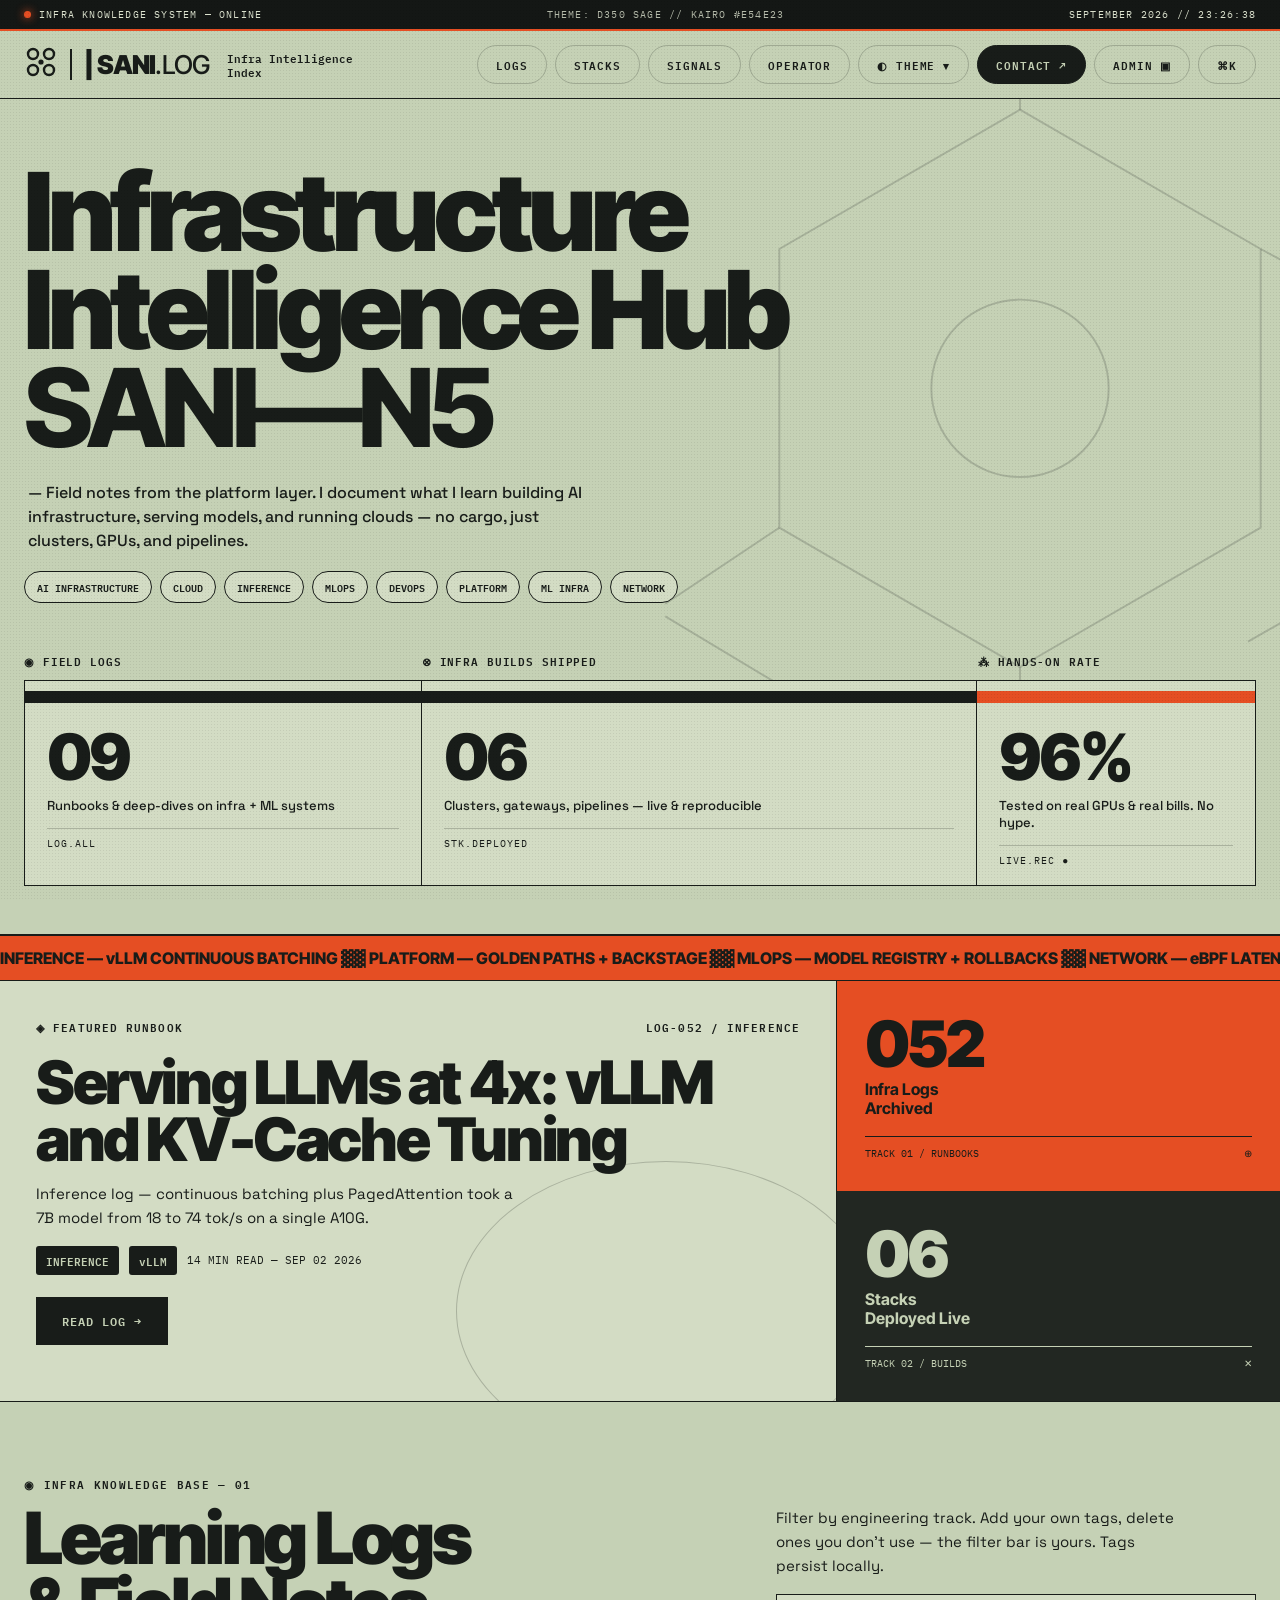
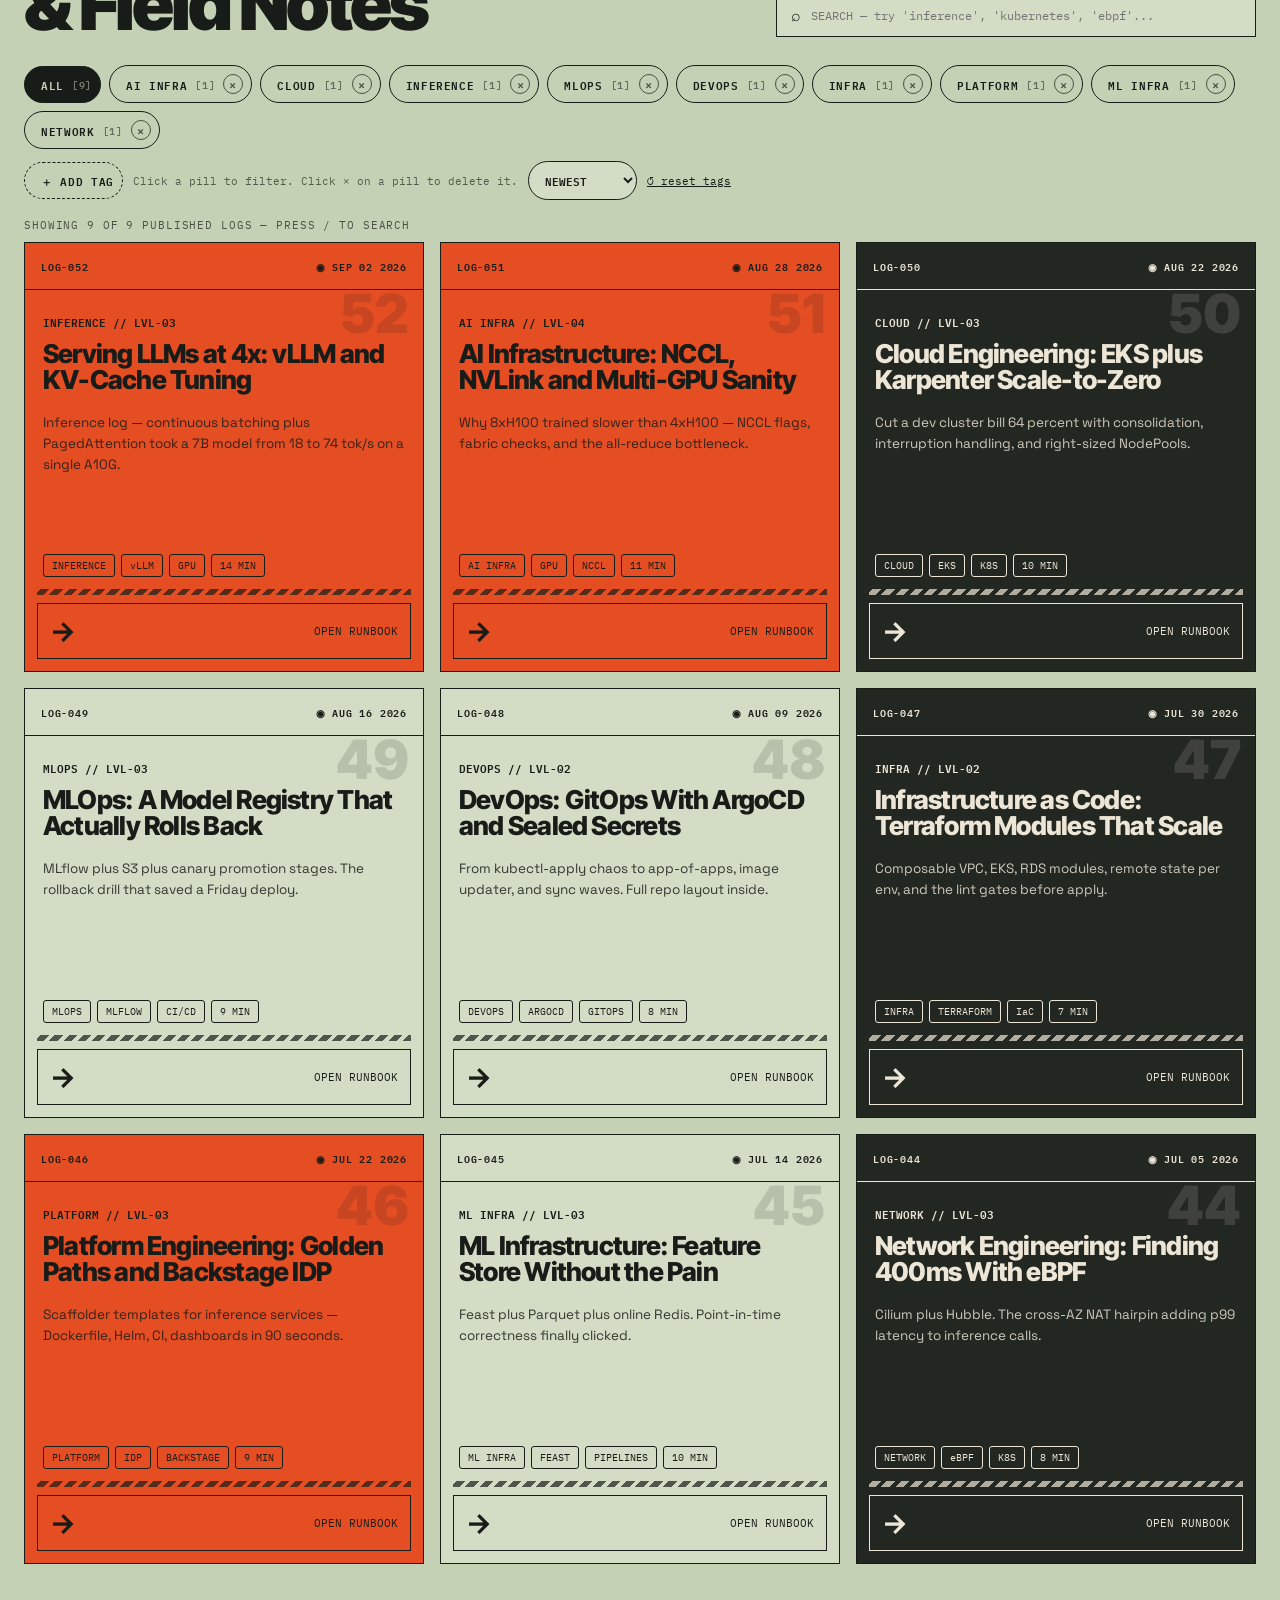
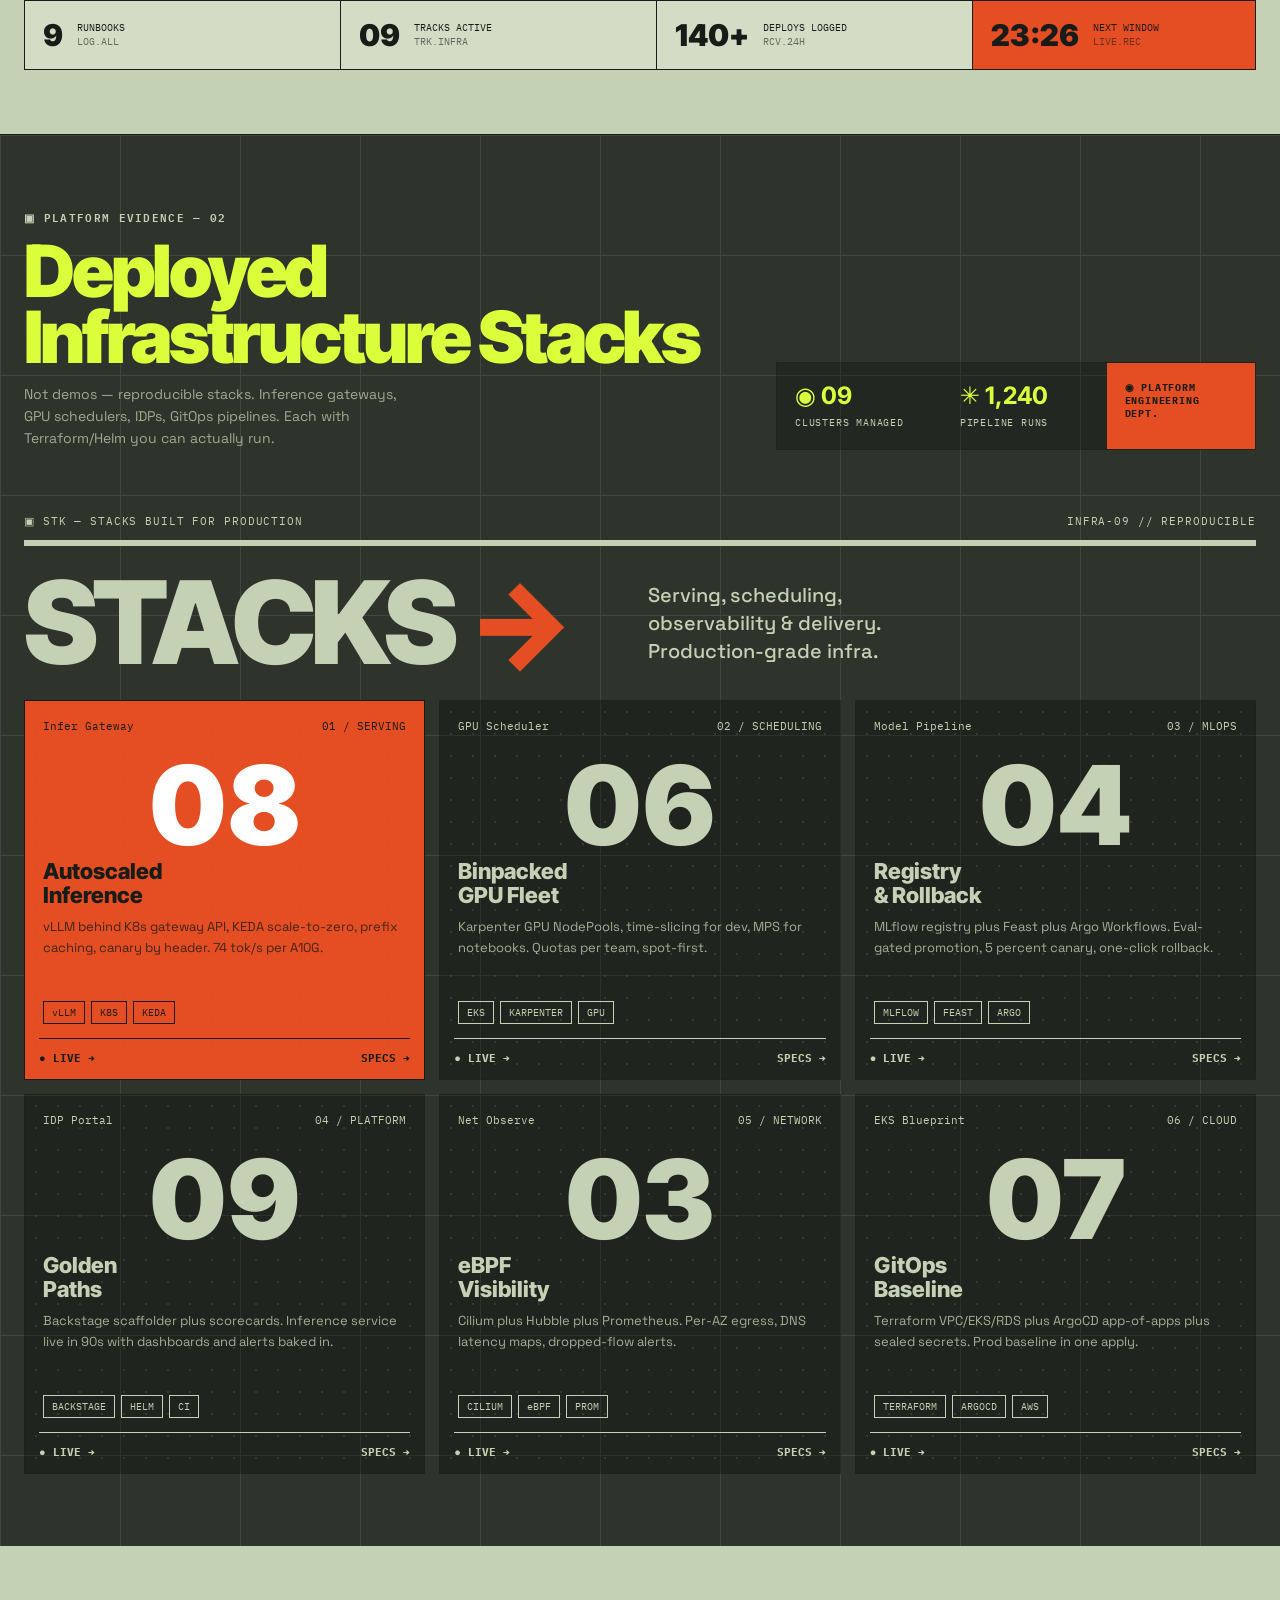
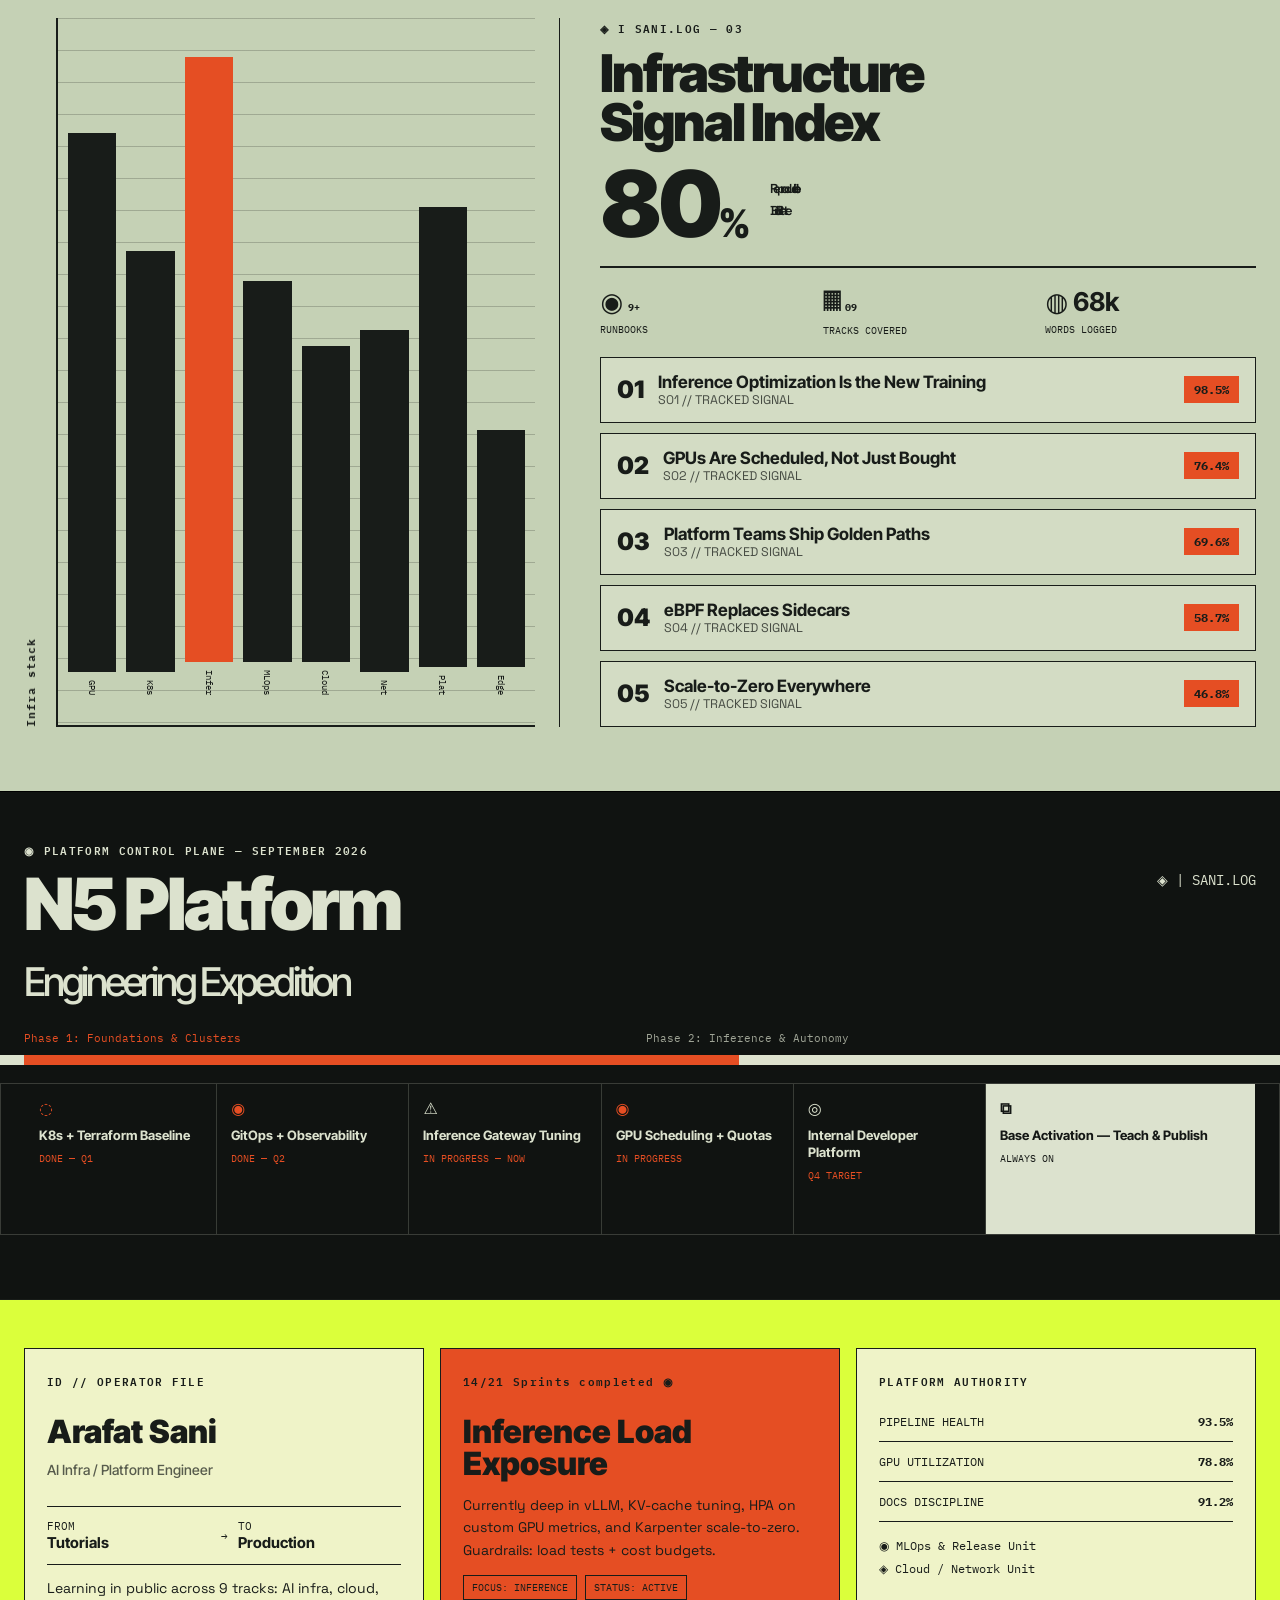
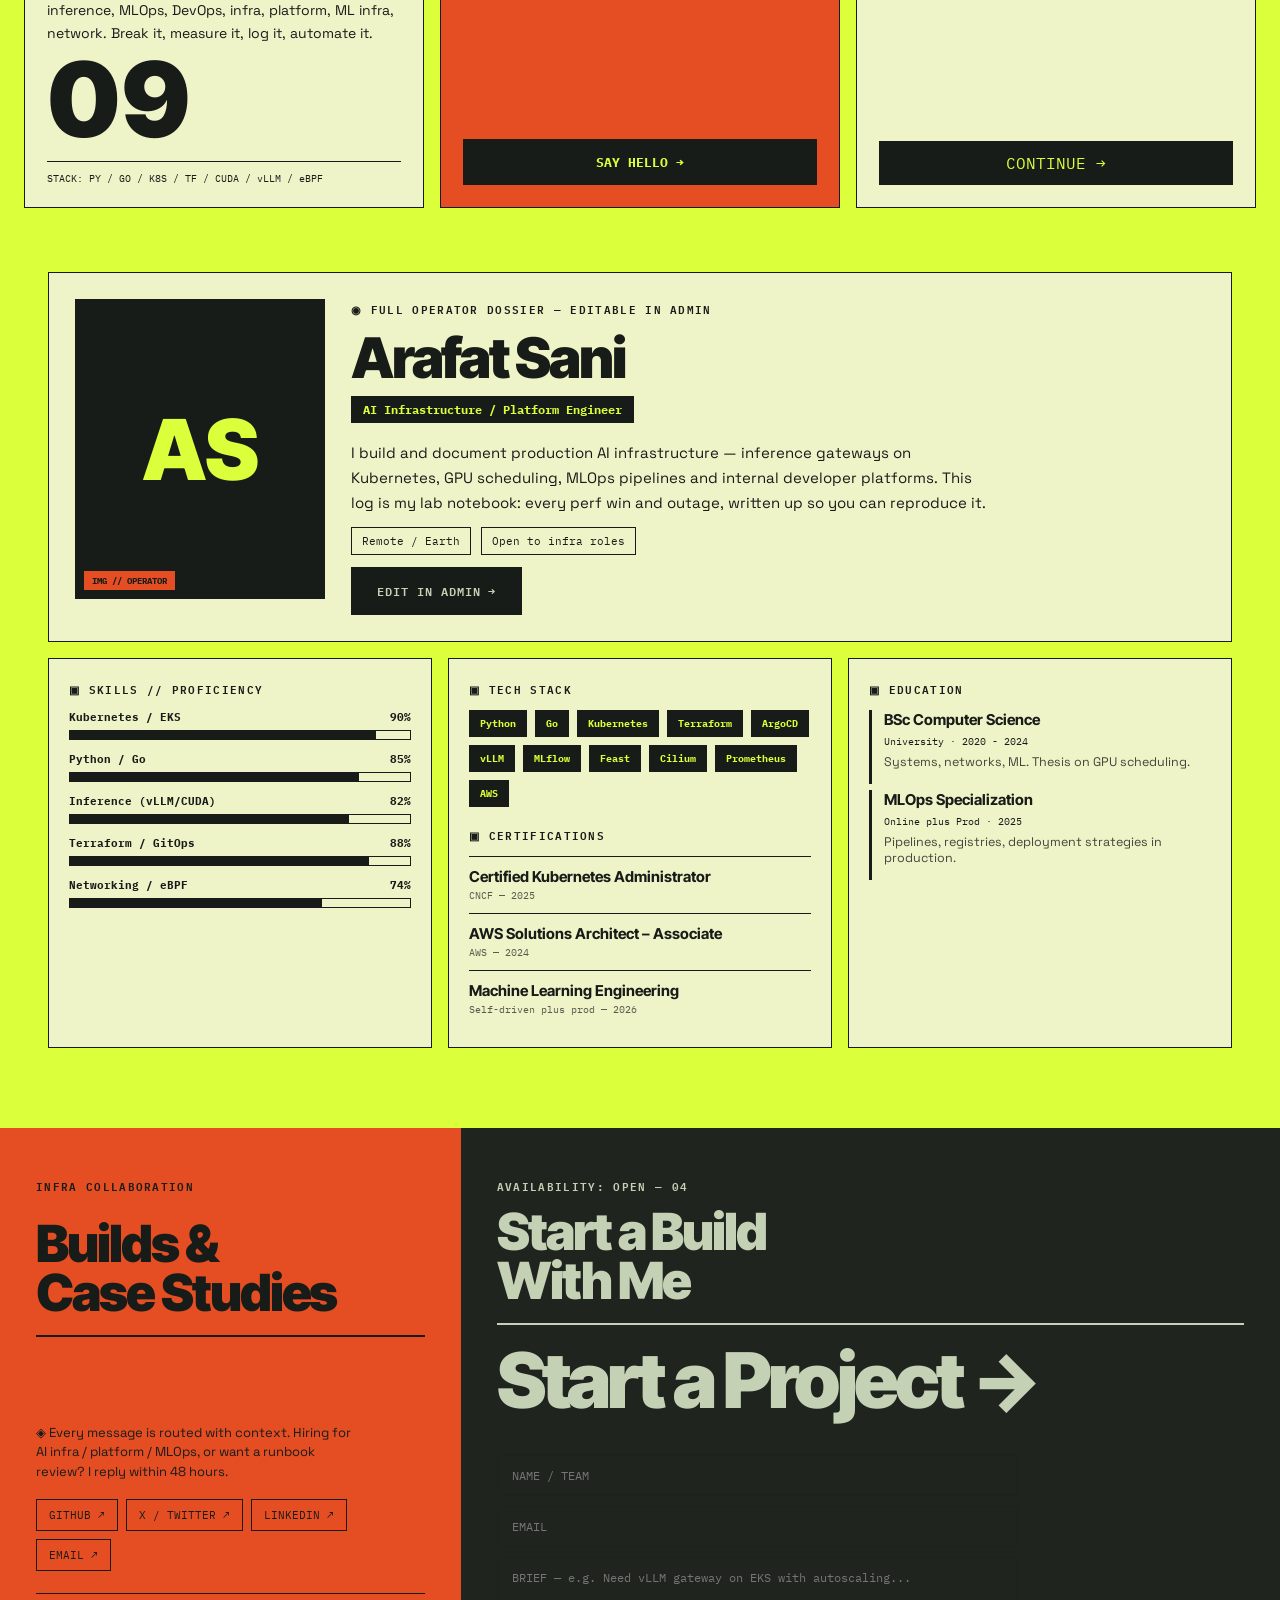
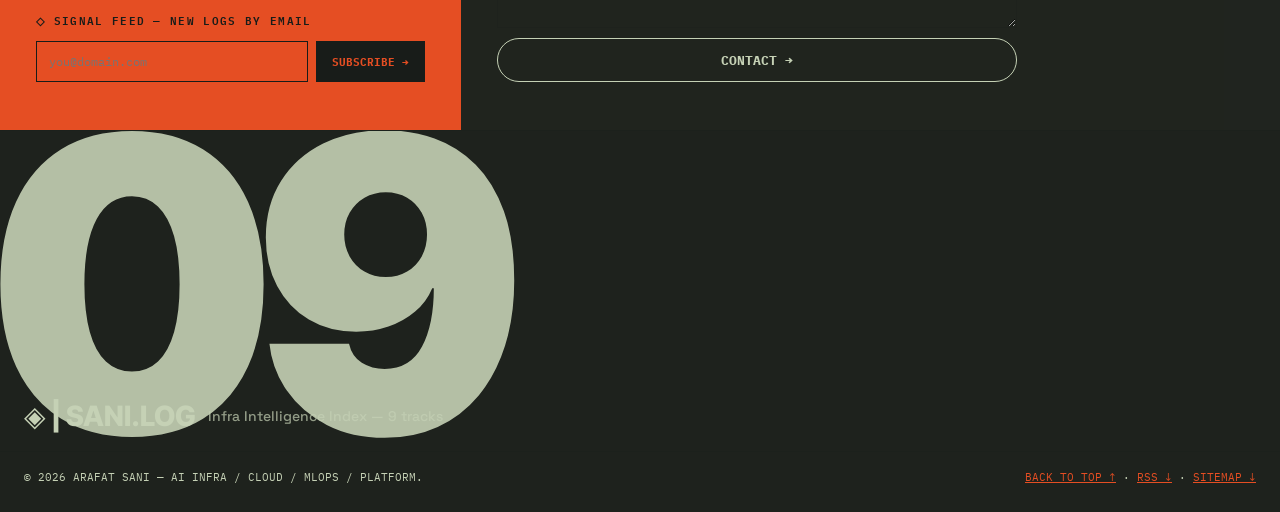
==== index.html @ 99e89c01 "Admin-gate resume builder, photo upload and reader tag editing" ====
<!DOCTYPE html>
<html lang="en" data-theme="sage">
<head>
<meta charset="UTF-8" />
<meta name="viewport" content="width=device-width, initial-scale=1.0" />
<title>SANI.LOG — Infrastructure Intelligence Hub</title>
<meta name="description" id="metaDesc" content="Personal blog by Arafat Sani — AI Infrastructure, Cloud, Inference, MLOps, DevOps, Platform Engineering." />
<meta name="theme-color" content="#181C19" />
<meta property="og:type" content="website" />
<meta property="og:title" content="SANI.LOG — Infrastructure Intelligence Hub" />
<meta property="og:url" content="https://arafatsani.com/" />
<link rel="canonical" href="https://arafatsani.com/" />
<meta property="og:description" content="Field notes on AI infrastructure, inference engineering, MLOps, cloud and platform engineering." />
<meta name="twitter:card" content="summary" />
<script type="application/ld+json">{"@context":"https://schema.org","@type":"Blog","name":"SANI.LOG","url":"https://arafatsani.com/","description":"Infrastructure intelligence field notes.","author":{"@type":"Person","name":"Arafat Sani"}}</script>
<link rel="preconnect" href="https://fonts.googleapis.com">
<link rel="preconnect" href="https://fonts.gstatic.com" crossorigin>
<link href="https://fonts.googleapis.com/css2?family=Archivo:wght@500;600;700;800;900&family=Inter+Tight:wght@500;600;700;800;900&family=IBM+Plex+Mono:wght@400;500;600&family=Space+Grotesk:wght@400;500;600;700&display=swap" rel="stylesheet">
<link rel="stylesheet" href="styles.css" />
<script src="https://cdn.jsdelivr.net/npm/@supabase/supabase-js@2"></script>
<script>try{document.documentElement.dataset.theme=localStorage.getItem('sani_theme')||'sage'}catch(e){}</script>
</head>
<body>
<div class="grain" aria-hidden="true"></div>

<div class="sysbar">
  <div class="sysbar-inner">
    <span><span class="sys-dot"></span>INFRA KNOWLEDGE SYSTEM — ONLINE</span>
    <span class="sysbar-theme" id="sysTheme">THEME: D350 SAGE // KAIRO #E54E23</span>
    <span class="sysbar-right" id="sysClock">SEPTEMBER 2026 // 07:12:00</span>
  </div>
  <div class="sysbar-line"></div>
</div>

<header class="nav" id="top">
  <div class="nav-inner">
    <a href="#top" class="brand">
      <span class="brand-mark" aria-hidden="true">
        <svg width="34" height="34" viewBox="0 0 34 34" fill="none"><circle cx="9" cy="9" r="5" stroke="currentColor" stroke-width="2.4"/><circle cx="25" cy="9" r="5" stroke="currentColor" stroke-width="2.4"/><circle cx="9" cy="25" r="5" stroke="currentColor" stroke-width="2.4"/><circle cx="25" cy="25" r="5" stroke="currentColor" stroke-width="2.4"/><circle cx="17" cy="17" r="2.6" fill="currentColor"/></svg>
      </span>
      <span class="brand-type">| SANI<span class="brand-hollow">.LOG</span></span>
      <span class="brand-sub">Infra Intelligence<br>Index</span>
    </a>
    <nav class="nav-pills">
      <a href="#logs" class="pill">LOGS</a>
      <a href="#projects" class="pill">STACKS</a>
      <a href="#signals" class="pill">SIGNALS</a>
      <a href="#about" class="pill hide-m">OPERATOR</a>
      <div class="theme-wrap">
        <button class="pill" id="themeBtn" aria-haspopup="true">◐ THEME ▾</button>
        <div class="theme-panel" id="themePanel" role="menu">
          <h4>◐ UI THEME — CARGO PALETTE</h4>
          <p>All palettes sampled from the reference boards. Kairo, Dune, Almond, Sandstone + Sage, Hyperlime, Blue, ARC.</p>
          <div id="themeOpts"></div>
        </div>
      </div>
      <a href="#contact" class="pill pill-solid">CONTACT ↗</a>
      <button class="pill" id="adminBtn" title="Open CMS admin">ADMIN ▣</button>
      <button class="pill" id="palBtn" title="Command palette (Ctrl+K)">⌘K</button>
      <button class="menu-btn" id="menuBtn" aria-label="Menu">≡</button>
    </nav>
  </div>
  <div class="mobile-menu" id="mobileMenu">
    <a href="#logs">01 / LOGS</a>
    <a href="#projects">02 / STACKS</a>
    <a href="#signals">03 / SIGNALS</a>
    <a href="#about">04 / OPERATOR</a>
    <a href="#contact">05 / CONTACT</a>
    <a href="#" id="mobileAdmin">06 / ADMIN ▣</a>
  </div>
</header>

<main>
<section class="hero">
  <div class="hex-bg" aria-hidden="true">
    <svg viewBox="0 0 600 600" width="100%" height="100%"><g fill="none" stroke="currentColor" stroke-opacity=".2" stroke-width="1.5"><path d="M300 40 490 150v220L300 480 110 370V150Z"/><circle cx="300" cy="260" r="70"/><path d="M490 150 620 220M110 370 20 430M300 480v90M300 40V-20"/><path d="M480 460 620 380V200M120 500 20 440"/></g></svg>
  </div>
  <div class="hero-inner">
    <h1 class="mega">Infrastructure<br>Intelligence Hub<br><span class="mega-accent">SANI—N5</span></h1>
    <p class="hero-sub"><span class="tick">—</span> Field notes from the platform layer. I document what I learn building AI infrastructure, serving models, and running clouds — no cargo, just clusters, GPUs, and pipelines.</p>
    <div class="role-chips">
      <span>AI INFRASTRUCTURE</span><span>CLOUD</span><span>INFERENCE</span><span>MLOPS</span><span>DEVOPS</span><span>PLATFORM</span><span>ML INFRA</span><span>NETWORK</span>
    </div>
    <div class="stat-labels">
      <span>◉ FIELD LOGS</span>
      <span>⊗ INFRA BUILDS SHIPPED</span>
      <span>⁂ HANDS-ON RATE</span>
    </div>
    <div class="stat-grid">
      <div class="stat-card">
        <div class="stat-bar"></div>
        <div class="stat-num" data-count="52" id="statLogs">00</div>
        <div class="stat-desc">Runbooks & deep-dives on infra + ML systems</div>
        <div class="stat-foot">LOG.ALL</div>
      </div>
      <div class="stat-card">
        <div class="stat-bar"></div>
        <div class="stat-num" data-count="14" data-suffix="+" id="statProjects">00</div>
        <div class="stat-desc">Clusters, gateways, pipelines — live & reproducible</div>
        <div class="stat-foot">STK.DEPLOYED</div>
      </div>
      <div class="stat-card accent">
        <div class="stat-bar orange"></div>
        <div class="stat-num"><span data-count="96">00</span>%</div>
        <div class="stat-desc">Tested on real GPUs & real bills. No hype.</div>
        <div class="stat-foot">LIVE.REC ●</div>
      </div>
    </div>
  </div>
</section>

<div class="ticker" aria-hidden="true">
  <div class="ticker-track">
    <span>INFERENCE — vLLM CONTINUOUS BATCHING ▓▓ </span><span>PLATFORM — GOLDEN PATHS + BACKSTAGE ▓▓ </span><span>MLOPS — MODEL REGISTRY + ROLLBACKS ▓▓ </span><span>NETWORK — eBPF LATENCY HUNT ▓▓ </span><span>CLOUD — KARPENTER SCALE-TO-ZERO ▓▓ </span><span>INFERENCE — vLLM CONTINUOUS BATCHING ▓▓ </span>
  </div>
</div>

<section class="featured">
  <div class="feat-grid">
    <div class="feat-left">
      <div class="micro-row"><span>◈ FEATURED RUNBOOK</span><span id="featKicker">LOG-052 / INFERENCE</span></div>
      <h2 id="featTitle">Serving LLMs at 4x:<br>vLLM, KV-Cache<br>& Autoscaling</h2>
      <p class="feat-sub" id="featSub">Inference engineering field log — how continuous batching + PagedAttention took a 7B model from 18 → 74 tok/s on one A10G, and how I autoscale it on Kubernetes without burning budget.</p>
      <div class="feat-meta" id="featMeta">
        <span class="tag">INFERENCE</span><span class="tag">GPU</span><span class="mono">14 MIN READ — SEP 02 2026</span>
      </div>
      <button class="btn-ink" id="featBtn" data-open-post="vllm-inference">READ LOG →</button>
      <div class="feat-wire" aria-hidden="true"></div>
    </div>
    <div class="feat-right">
      <div class="feat-stat orange-block">
        <div class="feat-num" id="featNumLogs">052</div>
        <div class="feat-label">Infra Logs<br>Archived</div>
        <div class="feat-foot">TRACK 01 / RUNBOOKS <span>⊕</span></div>
      </div>
      <div class="feat-stat dark-block">
        <div class="feat-num" id="featNumStacks">14</div>
        <div class="feat-label">Stacks<br>Deployed Live</div>
        <div class="feat-foot">TRACK 02 / BUILDS <span>✕</span></div>
      </div>
    </div>
  </div>
</section>

<section class="section sage" id="logs">
  <div class="sec-head">
    <div>
      <div class="micro">◉ INFRA KNOWLEDGE BASE — 01</div>
      <h2 class="h-xl">Learning Logs<br>& Field Notes</h2>
    </div>
    <div class="sec-side">
      <p>Filter by engineering track. Add your own tags, delete ones you don't use — the filter bar is yours. Tags persist locally.</p>
      <div class="search-wrap">
        <span class="search-ico">⌕</span>
        <input id="searchInput" type="search" placeholder="SEARCH — try 'inference', 'kubernetes', 'ebpf'..." autocomplete="off" />
      </div>
    </div>
  </div>

  <div class="filter-row" id="filterRow"></div>
  <div class="tag-manager">
    <button class="f-pill f-add" id="addTagBtn">＋ ADD TAG</button>
    <form class="add-tag-form" id="addTagForm">
      <input id="addTagInput" placeholder="NEW TAG — e.g. GPU" maxlength="24" />
      <button type="submit">ADD →</button>
    </form>
    <span class="tag-hint">Click a pill to filter. Click × on a pill to delete it.</span>
    <select class="sort-sel" id="sortSel" title="Sort logs"><option value="new">NEWEST</option><option value="old">OLDEST</option><option value="read">MOST READ</option></select>
    <button class="tag-reset" id="resetTags">↺ reset tags</button>
  </div>

  <div class="logs-count" id="logsCount"></div>
  <div class="logs-grid" id="logsGrid"></div>

  <div class="data-strip">
    <div class="data-cell"><b id="dataLogs">52</b><span>RUNBOOKS<br><i>LOG.ALL</i></span></div>
    <div class="data-cell"><b id="dataTracks">09</b><span>TRACKS ACTIVE<br><i>TRK.INFRA</i></span></div>
    <div class="data-cell"><b>140+</b><span>DEPLOYS LOGGED<br><i>RCV.24H</i></span></div>
    <div class="data-cell orange"><b id="liveClock2">07:12</b><span>NEXT WINDOW<br><i>LIVE.REC</i></span></div>
  </div>
</section>

<section class="section dark" id="projects">
  <div class="dark-grid-bg" aria-hidden="true"></div>
  <div class="sec-head light">
    <div>
      <div class="micro dim">▣ PLATFORM EVIDENCE — 02</div>
      <h2 class="h-xl lime">Deployed<br>Infrastructure Stacks</h2>
      <p class="dim-p">Not demos — reproducible stacks. Inference gateways, GPU schedulers, IDPs, GitOps pipelines. Each with Terraform/Helm you can actually run.</p>
    </div>
    <div class="proj-totals">
      <div><b>◉ 09</b><span>CLUSTERS MANAGED</span></div>
      <div><b>✳ 1,240</b><span>PIPELINE RUNS</span></div>
      <div class="orange-chip"><span>◉ PLATFORM<br>ENGINEERING DEPT.</span></div>
    </div>
  </div>

  <div class="stack-frame">
    <div class="stack-top">
      <span>▣ STK — STACKS BUILT FOR PRODUCTION</span>
      <span>INFRA-09 // REPRODUCIBLE</span>
    </div>
    <div class="stack-line"></div>
    <div class="stack-title-row">
      <h3 class="stack-big">STACKS <span class="arrow">→</span></h3>
      <p>Serving, scheduling,<br>observability & delivery.<br>Production-grade infra.</p>
    </div>
    <div class="stack-cards" id="projGrid"></div>
  </div>
</section>

<section class="section sage" id="signals">
  <div class="signals-grid">
    <div class="sig-left">
      <div class="vertical-label">Infra stack</div>
      <div class="bar-chart" id="barChart" aria-hidden="true">
        <div class="bar" style="--h:82%"><i></i><label>GPU</label></div>
        <div class="bar" style="--h:64%"><i></i><label>K8s</label></div>
        <div class="bar hot" style="--h:92%"><i></i><label>Infer</label></div>
        <div class="bar" style="--h:58%"><i></i><label>MLOps</label></div>
        <div class="bar" style="--h:48%"><i></i><label>Cloud</label></div>
        <div class="bar" style="--h:52%"><i></i><label>Net</label></div>
        <div class="bar" style="--h:70%"><i></i><label>Plat</label></div>
        <div class="bar" style="--h:36%"><i></i><label>Edge</label></div>
      </div>
    </div>
    <div class="sig-right">
      <div class="micro">◈ I SANI.LOG — 03</div>
      <h2 class="h-lg">Infrastructure<br>Signal Index</h2>
      <div class="big-pct"><span data-count="96">0</span><small>%</small> <em>Reproducible<br>Build Rate</em></div>
      <div class="sig-meta">
        <div><b>◉ <span id="sigLogs">52+</span></b><span>RUNBOOKS</span></div>
        <div><b>𝄜 <span id="sigTracks">09</span></b><span>TRACKS COVERED</span></div>
        <div><b>◍ 68k</b><span>WORDS LOGGED</span></div>
      </div>
      <div class="trend-list" id="trendList"></div>
    </div>
  </div>
</section>

<section class="section ink" id="roadmap">
  <div class="micro dim">◉ PLATFORM CONTROL PLANE — SEPTEMBER 2026</div>
  <div class="road-head">
    <h2 class="h-xl light">N5 Platform<br><span class="thin">Engineering Expedition</span></h2>
    <div class="brand-mini">◈ | SANI.LOG</div>
  </div>
  <div class="phase-row">
    <span class="ph1">Phase 1: Foundations & Clusters</span>
    <span class="ph2">Phase 2: Inference & Autonomy</span>
  </div>
  <div class="phase-bar"><i style="width:58%"></i><em></em></div>
  <div class="timeline">
    <div class="tl on"><b>◌</b><span>K8s + Terraform Baseline</span><small>DONE — Q1</small></div>
    <div class="tl on"><b>◉</b><span>GitOps + Observability</span><small>DONE — Q2</small></div>
    <div class="tl warn"><b>⚠</b><span>Inference Gateway Tuning</span><small>IN PROGRESS — NOW</small></div>
    <div class="tl on"><b>◉</b><span>GPU Scheduling + Quotas</span><small>IN PROGRESS</small></div>
    <div class="tl"><b>◎</b><span>Internal Developer Platform</span><small>Q4 TARGET</small></div>
    <div class="tl wide"><b>⧉</b><span>Base Activation — Teach & Publish</span><small>ALWAYS ON</small></div>
  </div>
</section>

<section class="section lime-sec" id="about">
  <div class="lime-grid">
    <div class="op-card cream">
      <div class="micro">ID // OPERATOR FILE</div>
      <h3>Arafat Sani<br><span class="dim-sm">AI Infra / Platform Engineer</span></h3>
      <div class="route"><span>FROM<br><b>Tutorials</b></span><span>→</span><span>TO<br><b>Production</b></span></div>
      <p>Learning in public across 9 tracks: AI infra, cloud, inference, MLOps, DevOps, infra, platform, ML infra, network. Break it, measure it, log it, automate it.</p>
      <div class="op-big">09</div>
      <div class="op-foot">STACK: PY / GO / K8S / TF / CUDA / vLLM / eBPF</div>
    </div>
    <div class="op-card orange-card">
      <div class="micro">14/21 Sprints completed ◉</div>
      <h3>Inference Load<br>Exposure</h3>
      <p>Currently deep in vLLM, KV-cache tuning, HPA on custom GPU metrics, and Karpenter scale-to-zero. Guardrails: load tests + cost budgets.</p>
      <div class="tags"><span>FOCUS: INFERENCE</span><span>STATUS: ACTIVE</span></div>
      <button class="btn-dark" onclick="document.getElementById('contact').scrollIntoView({behavior:'smooth'})">SAY HELLO →</button>
    </div>
    <div class="op-card cream">
      <div class="micro">PLATFORM AUTHORITY</div>
      <div class="meter"><span>PIPELINE HEALTH</span><b>93.5%</b></div>
      <div class="meter"><span>GPU UTILIZATION</span><b>78.8%</b></div>
      <div class="meter"><span>DOCS DISCIPLINE</span><b>91.2%</b></div>
      <ul class="op-list">
        <li>◉ MLOps & Release Unit</li>
        <li>◈ Cloud / Network Unit</li>
      </ul>
      <div class="continue">CONTINUE →</div>
    </div>
  </div>

  <!-- ══════ FULL PROFILE / ABOUT (editable via ADMIN → ABOUT) ══════ -->
  <div class="profile-wrap" id="profileWrap">
    <div class="profile-head">
      <div class="profile-photo">
        <img id="profileAvatar" alt="Profile photo" src="" hidden />
        <div class="avatar-fallback" id="avatarFallback">AS</div>
        <span class="photo-tag">IMG // OPERATOR</span>
      </div>
      <div class="profile-id">
        <div class="micro">◉ FULL OPERATOR DOSSIER — EDITABLE IN ADMIN</div>
        <h2 id="profileName">Arafat Sani</h2>
        <div class="profile-role" id="profileRole">AI Infrastructure / Platform Engineer</div>
        <p id="profileBio">I build and document production AI infrastructure...</p>
        <div class="profile-meta">
          <span id="profileLocation">◉ Remote / Earth</span>
          <span id="profileStatus">● Open to infra roles</span>
        </div>
        <div class="profile-actions">
          <button class="btn-ink" id="editProfileBtn">EDIT IN ADMIN →</button>
          <button class="btn-ink" id="resumeBtn">⇩ RESUME / CV</button>
          <label class="photo-upload">⇪ UPLOAD PHOTO<input type="file" id="avatarInput" accept="image/*" hidden /></label>
        </div>
      </div>
    </div>
    <div class="profile-grid">
      <div class="pf-card">
        <div class="micro">▣ SKILLS // PROFICIENCY</div>
        <div id="skillsList"></div>
      </div>
      <div class="pf-card">
        <div class="micro">▣ TECH STACK</div>
        <div class="stack-chips" id="stackChips"></div>
        <div class="micro" style="margin-top:18px">▣ CERTIFICATIONS</div>
        <div id="certsList"></div>
      </div>
      <div class="pf-card">
        <div class="micro">▣ EDUCATION</div>
        <div id="eduList"></div>
      </div>
    </div>
  </div>
</section>

<section class="contact" id="contact">
  <div class="contact-grid">
    <div class="c-left">
      <div class="micro">INFRA COLLABORATION</div>
      <h2>Builds &<br>Case Studies</h2>
      <div class="c-line"></div>
      <p class="c-note">◈ Every message is routed with context. Hiring for AI infra / platform / MLOps, or want a runbook review? I reply within 48 hours.</p>
      <div class="c-links">
        <a href="https://github.com" target="_blank" rel="noopener">GITHUB ↗</a>
        <a href="https://x.com" target="_blank" rel="noopener">X / TWITTER ↗</a>
        <a href="https://linkedin.com" target="_blank" rel="noopener">LINKEDIN ↗</a>
        <a href="mailto:hello@sani.log">EMAIL ↗</a>
      </div>
      <form class="news-form" id="newsForm">
        <div class="micro">◇ SIGNAL FEED — NEW LOGS BY EMAIL</div>
        <div class="news-row"><input type="email" id="newsEmail" placeholder="you@domain.com" required /><button type="submit">SUBSCRIBE →</button></div>
        <p class="form-ok" id="newsOk" hidden>✓ SUBSCRIBED. First transmission inbound.</p>
      </form>
    </div>
    <div class="c-right">
      <div class="micro light">AVAILABILITY: OPEN — 04</div>
      <h2>Start a Build<br>With Me</h2>
      <div class="c-line light"></div>
      <a class="start-big" href="mailto:hello@sani.log">Start a Project <span>→</span></a>
      <form class="mini-form" id="contactForm">
        <input type="text" id="cfName" placeholder="NAME / TEAM" required />
        <input type="email" id="cfEmail" placeholder="EMAIL" required />
        <textarea id="cfMsg" rows="3" placeholder="BRIEF — e.g. Need vLLM gateway on EKS with autoscaling..." required></textarea>
        <button type="submit">CONTACT →</button>
        <p class="form-ok" id="formOk" hidden>✓ RECEIVED. Routing to build queue...</p>
      </form>
    </div>
  </div>
  <footer class="footer">
    <div class="foot-giant" aria-hidden="true">09</div>
    <div class="foot-brand">◈ | SANI.LOG <small>Infra Intelligence Index — 9 tracks</small></div>
    <div class="foot-base">© 2026 ARAFAT SANI — AI INFRA / CLOUD / MLOPS / PLATFORM. <span><a href="#top">BACK TO TOP ↑</a> · <a href="#" id="rssBtn">RSS ↓</a> · <a href="#" id="sitemapBtn">SITEMAP ↓</a></span></div>
  </footer>
</section>
</main>

<div class="scroll-progress"><i id="scrollProgress"></i></div>
<button class="to-top" id="toTop" aria-label="Back to top">↑</button>

<!-- ═════════ ADMIN CMS DRAWER (CRUD + Supabase) ═════════ -->
<div class="admin-overlay" id="adminOverlay" hidden></div>
<aside class="admin-drawer" id="adminDrawer" aria-hidden="true">
  <div class="admin-head">
    <div><b>▣ CMS ADMIN</b><span id="sbStatus">● LOCAL MODE</span></div>
    <button id="adminClose" aria-label="Close admin">✕</button>
  </div>
  <div class="sync-toast" id="syncToast" hidden></div>
  <div class="admin-lock" id="adminLock">
    <p>Enter admin passcode to open the CMS.</p>
    <div class="m-add-row"><input type="password" id="adminPw" placeholder="PASSCODE" /><button id="adminUnlock">UNLOCK →</button></div>
    <div class="m-add-row" id="sbAuthRow" hidden><input type="email" id="sbEmail" placeholder="SUPABASE EMAIL" /><input type="password" id="sbPass" placeholder="PASSWORD" /><button id="sbLogin">LOGIN</button><button id="sbLogout" hidden>OUT</button></div>
  </div>
  <div id="adminBody" hidden>
    <div class="admin-tabs">
      <button class="active" data-tab="posts">LOGS</button>
      <button data-tab="projects">STACKS</button>
      <button data-tab="trends">SIGNALS</button>
      <button data-tab="about">ABOUT</button>
      <button data-tab="settings">SYNC</button>
    </div>
    <div class="admin-pane" data-pane="posts">
      <button class="btn-ink" id="newPostBtn">＋ NEW LOG</button>
      <div id="adminPostList"></div>
      <form id="postForm" class="admin-form" hidden>
        <h4 id="postFormTitle">NEW LOG</h4>
        <input id="pfTitle" placeholder="TITLE *" required />
        <div class="f2"><select id="pfCat"></select><input id="pfRead" placeholder="READ — blank = AUTO" /></div>
        <input id="pfExcerpt" placeholder="EXCERPT / SUBTITLE *" />
        <div class="f2"><input id="pfLevel" placeholder="LVL e.g. LVL-03" /><label class="chk"><input type="checkbox" id="pfHot" /> FEATURED</label></div>
        <div class="f2"><select id="pfStatus"><option value="published">PUBLISHED</option><option value="draft">DRAFT</option><option value="scheduled">SCHEDULED</option></select><input id="pfCover" placeholder="COVER IMAGE URL (optional)" /></div>
        <div class="f2"><input id="pfSeries" placeholder="SERIES e.g. inference-path" /><input id="pfPublishAt" type="datetime-local" title="Schedule: publish at this time" /></div>
        <div class="f2"><label class="chk">⇪ COVER FILE<input type="file" id="pfCoverFile" accept="image/*" hidden /></label><label class="chk"><input type="checkbox" id="pfMd" checked /> MARKDOWN MODE</label></div>
        <input id="pfTags" placeholder="TAGS comma-separated — INFERENCE, vLLM, GPU" />
        <textarea id="pfBody" rows="8" placeholder="BODY — Markdown (## heading, **bold**, ```code) or HTML"></textarea>
        <button type="button" id="pfPreviewBtn">👁 PREVIEW →</button>
        <div class="md-preview" id="pfPreview" hidden></div>
        <div class="f2"><button type="submit" class="btn-ink">SAVE →</button><button type="button" id="postFormCancel">CANCEL</button></div>
      </form>
    </div>
    <div class="admin-pane" data-pane="projects" hidden>
      <button class="btn-ink" id="newProjBtn">＋ NEW STACK</button>
      <div id="adminProjList"></div>
      <form id="projForm" class="admin-form" hidden>
        <h4>STACK ITEM</h4>
        <input id="jfName" placeholder="NAME * e.g. Infer Gateway" />
        <input id="jfSub" placeholder="SUBTITLE HTML e.g. Autoscaled<br>Inference" />
        <input id="jfTag" placeholder="KICKER e.g. 01 / SERVING" />
        <input id="jfDesc" placeholder="DESCRIPTION *" />
        <input id="jfStack" placeholder="STACK comma-separated — vLLM, K8S" />
        <div class="f2"><input id="jfNum" placeholder="BIG NO e.g. 08" /><label class="chk"><input type="checkbox" id="jfAccent" /> HIGHLIGHT</label></div>
        <div class="f2"><button type="submit" class="btn-ink">SAVE →</button><button type="button" id="projFormCancel">CANCEL</button></div>
      </form>
    </div>
    <div class="admin-pane" data-pane="trends" hidden>
      <button class="btn-ink" id="newTrendBtn">＋ NEW SIGNAL</button>
      <div id="adminTrendList"></div>
      <form id="trendForm" class="admin-form" hidden>
        <h4>SIGNAL</h4>
        <input id="tfTitle" placeholder="TITLE *" />
        <textarea id="tfDesc" rows="3" placeholder="DETAIL *"></textarea>
        <input id="tfPct" placeholder="PCT e.g. 72.4%" />
        <div class="f2"><button type="submit" class="btn-ink">SAVE →</button><button type="button" id="trendFormCancel">CANCEL</button></div>
      </form>
    </div>
    <div class="admin-pane" data-pane="about" hidden>
      <form id="aboutForm" class="admin-form">
        <h4>OPERATOR DOSSIER</h4>
        <input id="afName" placeholder="NAME" /><input id="afRole" placeholder="ROLE" />
        <input id="afEmail" placeholder="EMAIL for resume header" />
        <textarea id="afBio" rows="3" placeholder="BIO"></textarea>
        <div class="f2"><input id="afLoc" placeholder="LOCATION" /><input id="afStatus" placeholder="STATUS" /></div>
        <input id="afAvatar" placeholder="PHOTO URL (or use ⇪ UPLOAD in About)" />
        <textarea id="afSkills" rows="3" placeholder="SKILLS — one per line: Kubernetes:90"></textarea>
        <input id="afStack" placeholder="STACK comma-separated — Python, Go, K8s" />
        <textarea id="afCerts" rows="3" placeholder="CERTS — one per line: CKA | CNCF | 2025"></textarea>
        <textarea id="afEdu" rows="3" placeholder="EDUCATION — one per line: BSc CS | Uni | 2020-24 | note"></textarea>
        <textarea id="afExp" rows="4" placeholder="EXPERIENCE — one per line: Title | Company | Years | win 1 ; win 2"></textarea>
        <button type="submit" class="btn-ink">SAVE DOSSIER →</button>
      </form>
    </div>
    <div class="admin-pane" data-pane="settings" hidden>
      <form id="sbForm" class="admin-form">
        <h4>SUPABASE SYNC (Postgres backend)</h4>
        <input id="sbUrl" placeholder="SUPABASE_URL https://xyz.supabase.co" />
        <input id="sbKey" placeholder="SUPABASE_ANON_KEY" />
        <div class="f2"><button type="submit" class="btn-ink">CONNECT →</button><button type="button" id="sbDisconnect">DISCONNECT</button></div>
        <p class="sb-note">Run this SQL once in Supabase → SQL Editor. Then every CRUD in this panel writes to Postgres <i>and</i> local cache.</p>
        <pre class="sb-sql">create table if not exists posts (id text primary key, num text, cat text, cat_label text, title text, excerpt text, read text, date text, level text, hot boolean, tags text[], body text, status text default 'published', cover text default '', series text default '', publish_at text default '', format text default 'html', raw text default '');
create table if not exists projects (id text primary key, n text, tag text, name text, sub text, "desc" text, stack text[], accent boolean);
create table if not exists trends (id text primary key, n text, t text, d text, pct text);
create table if not exists profile (id text primary key, data jsonb);
create table if not exists reactions (post_id text primary key, likes integer default 0, views integer default 0);
create table if not exists subscribers (email text primary key, created_at timestamptz default now());
alter table posts add column if not exists status text default 'published';
alter table posts add column if not exists cover text default '';
alter table posts add column if not exists series text default '';
alter table posts add column if not exists publish_at text default '';
alter table posts add column if not exists format text default 'html';
alter table posts add column if not exists raw text default '';
alter table posts enable row level security;
alter table projects enable row level security;
alter table trends enable row level security;
alter table profile enable row level security;
alter table reactions enable row level security;
alter table subscribers enable row level security;
grant all on posts to anon, authenticated;
grant all on projects to anon, authenticated;
grant all on trends to anon, authenticated;
grant all on profile to anon, authenticated;
grant all on reactions to anon, authenticated;
grant all on subscribers to anon, authenticated;
drop policy if exists "open" on posts;
drop policy if exists "open" on projects;
drop policy if exists "open" on trends;
drop policy if exists "open" on profile;
drop policy if exists "open" on reactions;
drop policy if exists "open" on subscribers;
create policy "open" on posts for all using (true) with check (true);
create policy "open" on projects for all using (true) with check (true);
create policy "open" on trends for all using (true) with check (true);
create policy "open" on profile for all using (true) with check (true);
create policy "open" on reactions for all using (true) with check (true);
create policy "open" on subscribers for all using (true) with check (true);
insert into storage.buckets (id, name, public) values ('media', 'media', true) on conflict (id) do nothing;
drop policy if exists "open" on storage.objects;
create policy "open" on storage.objects for all using (bucket_id = 'media') with check (bucket_id = 'media');</pre>
      </form>
      <form id="giscusForm" class="admin-form">
        <h4>COMMENTS (GISCUS via GitHub Discussions)</h4>
        <label class="chk"><input type="checkbox" id="gComments" /> ENABLE COMMENTS</label>
        <input id="gRepo" placeholder="REPO e.g. octocat/blog" />
        <div class="f2"><input id="gRepoId" placeholder="REPO ID R_xxx" /><input id="gCat" placeholder="CATEGORY e.g. General" /></div>
        <input id="gCatId" placeholder="CATEGORY ID DIC_xxx" />
        <button type="submit" class="btn-ink">SAVE →</button>
        <p class="sb-note">Enable Discussions on the repo, then copy IDs from giscus.app configuration.</p>
      </form>
      <div class="admin-form">
        <h4>BACKUP / ADMIN</h4>
        <div class="f2"><button class="btn-ink" id="exportBtn">⇩ EXPORT JSON</button><label class="btn-ink" style="text-align:center;cursor:pointer">⇪ IMPORT<input type="file" id="importInput" accept=".json" hidden /></label></div>
        <div class="f2"><input type="password" id="pwNew" placeholder="NEW PASSCODE" /><button id="pwSave">SET →</button></div>
        <button id="resetAllBtn" style="background:none;border:1px solid currentColor;padding:10px;cursor:pointer;font-family:var(--mono)">↺ RESET ALL TO DEFAULTS</button>
      </div>
    </div>
  </div>
</aside>

<!-- ═════════ RESUME BUILDER (ATS export) ═════════ -->
<div class="palette" id="resumeModal" aria-hidden="true">
  <div class="modal-backdrop" data-res-close></div>
  <div class="pal-card resume-card">
    <div class="resume-head"><b>▣ RESUME BUILDER — ATS FORMAT</b><button id="resumeClose" aria-label="Close">✕</button></div>
    <div class="resume-body">
      <label class="r-label">TARGET JOB TITLE (tailors keywords + duties)</label>
      <select id="resTitle"></select>
      <label class="r-label">PROFESSIONAL SUMMARY (editable)</label>
      <textarea id="resSummary" rows="3"></textarea>
      <label class="r-label">EXPERIENCE (checked entries are included)</label>
      <div id="resExp"></div>
      <label class="r-label">DUTIES / WINS (checked bullets are included)</label>
      <div id="resDuties"></div>
      <div class="m-add-row"><input id="resCustom" placeholder="ADD CUSTOM BULLET — e.g. Cut p99 latency 40%" maxlength="160" /><button id="resAddBullet">＋ ADD</button></div>
      <div class="ai-box">
        <label class="chk"><input type="checkbox" id="aiUse" /> ✨ AI POLISH (optional — uses your key, stays in your browser)</label>
        <div id="aiFields" hidden>
          <div class="f2"><input type="password" id="aiKey" placeholder="OPENAI API KEY sk-..." /><input id="aiModel" placeholder="MODEL gpt-4o-mini" value="gpt-4o-mini" /></div>
          <input id="aiBase" placeholder="BASE URL https://api.openai.com/v1 (OpenRouter-compatible)" />
          <textarea id="aiJob" rows="3" placeholder="PASTE JOB POSTING — AI rewrites summary + bullets to match it"></textarea>
          <button class="btn-ink" id="aiPolishBtn" style="width:100%">✨ POLISH WITH AI →</button>
        </div>
      </div>
      <label class="r-label">ATS PREVIEW (single column, standard headings)</label>
      <div class="resume-preview" id="resPreview"></div>
      <div class="f2"><button class="btn-ink" id="resDownload">⇩ DOWNLOAD .HTML</button><button class="btn-ink" id="resPrint">🖨 PRINT / PDF</button></div>
      <p class="sb-note">ATS rules enforced: single column, no tables/graphics, standard headings, keyword-matched skills, measurable bullets. Replace placeholder experience in ADMIN → ABOUT with your real history.</p>
    </div>
  </div>
</div>

<!-- ═════════ COMMAND PALETTE (CTRL+K) ═════════ -->
<div class="palette" id="palette" aria-hidden="true">
  <div class="modal-backdrop" data-pal-close></div>
  <div class="pal-card">
    <input id="palInput" placeholder="TYPE — logs, sections, themes, actions..." autocomplete="off" />
    <div id="palList"></div>
    <div class="pal-foot">↵ OPEN · ↑↓ NAVIGATE · ESC CLOSE</div>
  </div>
</div>

<div class="modal" id="readerModal" aria-hidden="true">
  <div class="modal-backdrop" data-close></div>
  <article class="modal-card">
    <div class="modal-top"><span id="mKicker">LOG-052</span><button data-close aria-label="Close">✕</button></div>
    <div class="modal-progress"><i id="mProgress"></i></div>
    <div class="modal-body" id="mBody">
      <h2 id="mTitle"></h2>
      <div class="modal-meta" id="mMeta"></div>
      <div class="m-cover" id="mCoverWrap" hidden><img id="mCover" alt="Cover image" /></div>
      <div class="m-toc" id="mTocWrap" hidden><h5>◇ IN THIS LOG</h5><div id="mToc"></div></div>
      <div class="modal-content" id="mContent"></div>
      <div class="m-series" id="mSeriesWrap" hidden><h5>◇ SERIES PATH</h5><div class="series-nav" id="mSeries"></div></div>
      <div class="m-tags-edit">
        <h5>◇ TAGS — ADD / DELETE (SAVED LOCALLY, USABLE AS FILTERS)</h5>
        <div class="m-tag-list" id="mTagList"></div>
        <div class="m-add-row">
          <input id="mTagInput" placeholder="ADD TAG — e.g. CUDA" maxlength="24" />
          <button id="mTagAdd">＋ ADD</button>
        </div>
      </div>
      <div class="m-related">
        <h5>◇ UP NEXT — RELATED LOGS</h5>
        <div id="mRelated"></div>
      </div>
      <div class="modal-foot">
        <span id="mViews">◉ 0 READS</span>
        <span><button class="btn-ink" id="mLike">♡ LIKE (0)</button> <button class="btn-ink" id="mBookmark">♡ SAVE LOG</button></span>
      </div>
      <div class="m-comments" id="mCommentsWrap" hidden><h5>◇ DISCUSSION</h5><div id="mComments"></div></div>
    </div>
  </article>
</div>

<script src="app.js"></script>
</body>
</html>
---- styles.css ----
/* ═════════ BASE TOKENS (D350 Sage default) ═════════ */
:root{
  --sage:#C5D1B5;
  --sage-2:#D3DCC4;
  --sage-3:#B7C5A6;
  --ink:#181C19;
  --ink-2:#222722;
  --ink-3:#2E342C;
  --orange:#E54E23;
  --orange-2:#FF5A26;
  --lime:#DBFF3B;
  --paper:#DCE2CE;
  --op-bg:#DBFF3B;
  --op-card:#EFF3C8;
  --op-ink:#181C19;
  --line:rgba(24,28,25,.22);
  --line-l:rgba(220,226,206,.18);
  --mono:'IBM Plex Mono',monospace;
  --disp:'Inter Tight','Archivo',system-ui,sans-serif;
  --body:'Space Grotesk',system-ui,sans-serif;
}
/* ═════════ CARGO PALETTE THEMES ═════════
   KAIRO #E54E23 / DUNE #403D38 / ALMOND #CDC5BA / SANDSTONE #736A65
   + Sage, Hyperlime, Aerospace Blue, ARC Yellow */
[data-theme="sage"]{
  --sage:#C5D1B5; --sage-2:#D3DCC4; --sage-3:#B7C5A6;
  --ink:#181C19; --ink-2:#222722; --ink-3:#2E342C;
  --orange:#E54E23; --lime:#DBFF3B;
  --line:rgba(24,28,25,.22); --line-l:rgba(220,226,206,.18);
}
[data-theme="hyperlime"]{
  --sage:#D9FF3D; --sage-2:#E6FF70; --sage-3:#BFD92E;
  --ink:#141711; --ink-2:#1D2113; --ink-3:#2A3018;
  --orange:#E54E23; --lime:#FFFFFF;
  --op-bg:#FFFFFF;
  --op-card:#EFF3C8;
  --op-ink:#141711;
  --line:rgba(20,23,17,.28); --line-l:rgba(20,23,17,.14);
}
[data-theme="dune"]{
  --sage:#403D38; --sage-2:#4E4A44; --sage-3:#736A65;
  --ink:#EDE6D6; --ink-2:#2B2824; --ink-3:#211E1B;
  --orange:#E54E23; --lime:#DBFF3B;
  --line:rgba(237,230,214,.28); --line-l:rgba(237,230,214,.16);
}
[data-theme="almond"]{
  --sage:#CDC5BA; --sage-2:#DCD5C6; --sage-3:#736A65;
  --ink:#2B2724; --ink-2:#3A3531; --ink-3:#4A443E;
  --orange:#E54E23; --lime:#FFFDF4;
  --op-bg:#FFFDF4;
  --op-card:#E9DCC2;
  --op-ink:#2B2724;
  --line:rgba(43,39,36,.25); --line-l:rgba(43,39,36,.14);
}
[data-theme="aerospace"]{
  --sage:#1F27FF; --sage-2:#2E38FF; --sage-3:#6B74FF;
  --ink:#F0F1FF; --ink-2:#1419B8; --ink-3:#0E1290;
  --orange:#FF5A26; --lime:#DBFF3B;
  --line:rgba(240,241,255,.32); --line-l:rgba(240,241,255,.18);
}
[data-theme="arc"]{
  --sage:#FFD21F; --sage-2:#FFDE55; --sage-3:#C9A400;
  --ink:#161513; --ink-2:#221F1A; --ink-3:#332D22;
  --orange:#E54E23; --lime:#FFFFFF;
  --op-bg:#FFFFFF;
  --op-card:#FFEDBE;
  --op-ink:#161513;
  --line:rgba(22,21,19,.28); --line-l:rgba(22,21,19,.14);
}

*{box-sizing:border-box;margin:0;padding:0}
html{scroll-behavior:smooth}
body{background:var(--sage);color:var(--ink);font-family:var(--body);overflow-x:hidden;-webkit-font-smoothing:antialiased;transition:background .3s,color .3s}
::selection{background:var(--orange);color:#fff}
.grain{position:fixed;inset:0;pointer-events:none;z-index:200;opacity:.07;background-image:radial-gradient(#000 1px,transparent 1px);background-size:3px 3px}
a{color:inherit}

/* SYSBAR */
.sysbar{background:#141715;color:#DCE2CE;font-family:var(--mono);font-size:10px;letter-spacing:.12em}
[data-theme="dune"] .sysbar{background:#211E1B}
[data-theme="aerospace"] .sysbar{background:#0B0E6B}
.sysbar-inner{max-width:1280px;margin:0 auto;display:flex;justify-content:space-between;align-items:center;padding:8px 24px;gap:12px}
.sys-dot{width:7px;height:7px;border-radius:50%;background:var(--orange);display:inline-block;margin-right:8px;box-shadow:0 0 8px var(--orange);animation:blink 1.6s infinite}
@keyframes blink{50%{opacity:.3}}
.sysbar-theme{opacity:.8}
.sysbar-line{height:2px;background:var(--orange)}

/* NAV */
.nav{position:sticky;top:0;z-index:100;background:var(--sage);border-bottom:1.5px solid var(--ink)}
.nav-inner{max-width:1280px;margin:0 auto;display:flex;justify-content:space-between;align-items:center;padding:14px 24px;gap:16px}
.brand{display:flex;align-items:center;gap:12px;text-decoration:none}
.brand-mark{color:var(--ink)}
.brand-type{font-family:var(--disp);font-weight:900;font-size:26px;letter-spacing:-.03em;border-left:2px solid var(--ink);padding-left:12px}
.brand-hollow{font-weight:500}
.brand-sub{font-family:var(--mono);font-size:11px;line-height:1.2;font-weight:600;margin-left:6px}
.nav-pills{display:flex;gap:8px;align-items:center;position:relative}
.pill{font-family:var(--mono);font-size:11px;font-weight:600;letter-spacing:.08em;text-decoration:none;border:1.5px solid var(--line);border-radius:999px;padding:9px 18px;background:transparent;transition:.2s;color:var(--ink);cursor:pointer;white-space:nowrap}
.pill:hover{background:var(--ink);color:var(--sage);border-color:var(--ink)}
.pill-solid{background:var(--ink);color:var(--sage);border-color:var(--ink)}
.menu-btn{display:none;background:var(--ink);color:var(--sage);border:none;width:38px;height:38px;border-radius:50%;font-size:20px;cursor:pointer}
.mobile-menu{display:none;flex-direction:column;border-top:1.5px solid var(--ink);font-family:var(--disp);font-weight:800;font-size:22px;background:var(--sage)}
.mobile-menu.open{display:flex}
.mobile-menu a{padding:14px 24px;border-bottom:1px solid var(--line);text-decoration:none}

/* THEME SWITCHER */
.theme-wrap{position:relative}
.theme-panel{position:absolute;right:0;top:calc(100% + 10px);width:320px;background:var(--ink-2);color:#EDE6D6;border:1.5px solid var(--ink);padding:16px;display:none;z-index:150;box-shadow:8px 8px 0 rgba(0,0,0,.35)}
[data-theme="dune"] .theme-panel,[data-theme="aerospace"] .theme-panel{background:#17150F}
.theme-panel.open{display:block}
.theme-panel h4{font-family:var(--mono);font-size:10px;letter-spacing:.12em;margin-bottom:4px;color:var(--lime)}
.theme-panel p{font-size:12px;opacity:.75;margin-bottom:12px;line-height:1.5}
.theme-opt{display:grid;grid-template-columns:auto 1fr auto;gap:10px;align-items:center;width:100%;background:transparent;border:1px solid rgba(255,255,255,.15);color:inherit;padding:9px 10px;margin-bottom:8px;cursor:pointer;font-family:var(--mono);font-size:11px;text-align:left}
.theme-opt:hover{border-color:var(--lime)}
.theme-opt.active{border-color:var(--lime);background:rgba(255,255,255,.06)}
.swatches{display:flex;gap:3px}
.swatches i{width:18px;height:18px;display:block;border:1px solid rgba(0,0,0,.4)}
.theme-hex{opacity:.55;font-size:9px}

/* HERO */
.hero{position:relative;border-bottom:1.5px solid var(--ink);overflow:hidden}
.hex-bg{position:absolute;right:-120px;top:-40px;width:760px;height:760px;opacity:.9;pointer-events:none;color:var(--ink)}
.hero-inner{position:relative;max-width:1280px;margin:0 auto;padding:64px 24px 0}
.mega{font-family:var(--disp);font-weight:900;font-size:clamp(52px,8.5vw,118px);line-height:.9;letter-spacing:-.05em}
.mega-accent{font-weight:800}
.hero-sub{max-width:560px;margin:24px 0 0 4px;font-size:16px;line-height:1.5;font-weight:500}
.role-chips{display:flex;flex-wrap:wrap;gap:8px;margin-top:18px}
.role-chips span{font-family:var(--mono);font-size:10px;font-weight:600;border:1.5px solid var(--ink);padding:6px 12px;border-radius:999px;background:var(--sage-2)}
.stat-labels{display:grid;grid-template-columns:1fr 1.4fr .7fr;gap:1px;margin-top:48px;font-family:var(--mono);font-size:11px;font-weight:600;letter-spacing:.08em}
.stat-grid{display:grid;grid-template-columns:1fr 1.4fr .7fr;border:1.5px solid var(--ink);margin:10px 0 48px;background:var(--sage-2)}
.stat-card{padding:10px 22px 18px;border-right:1.5px solid var(--ink);position:relative}
.stat-card:last-child{border-right:none}
.stat-bar{height:12px;background:var(--ink);margin:0 -22px 22px}
.stat-bar.orange{background:var(--orange)}
.stat-num{font-family:var(--disp);font-weight:900;font-size:clamp(40px,5vw,64px);letter-spacing:-.05em;line-height:1}
.stat-desc{font-size:13px;margin-top:8px;font-weight:500}
.stat-foot{font-family:var(--mono);font-size:10px;margin-top:14px;border-top:1px solid var(--line);padding-top:8px;letter-spacing:.1em}

/* TICKER */
.ticker{background:var(--orange);color:#181C19;border-top:1.5px solid var(--ink);border-bottom:1.5px solid var(--ink);overflow:hidden;white-space:nowrap;font-family:var(--disp);font-weight:800}
.ticker-track{display:inline-block;padding:12px 0;animation:tick 26s linear infinite}
@keyframes tick{to{transform:translateX(-33%)}}

/* FEATURED */
.featured{border-bottom:1.5px solid var(--ink);background:var(--sage-2)}
.feat-grid{max-width:1280px;margin:0 auto;display:grid;grid-template-columns:1.7fr .9fr;min-height:420px}
.feat-left{padding:36px;border-right:1.5px solid var(--ink);position:relative;overflow:hidden}
.micro-row{display:flex;justify-content:space-between;font-family:var(--mono);font-size:11px;font-weight:600;letter-spacing:.1em;margin-bottom:18px;gap:10px;flex-wrap:wrap}
.feat-left h2{font-family:var(--disp);font-weight:900;font-size:clamp(36px,4.8vw,60px);line-height:.95;letter-spacing:-.04em}
.feat-sub{margin:14px 0;font-size:15px;max-width:480px;line-height:1.6}
.feat-meta{display:flex;gap:10px;align-items:center;flex-wrap:wrap;margin:16px 0 22px;font-family:var(--mono);font-size:11px}
.tag{background:var(--ink);color:var(--sage);padding:5px 10px;border-radius:3px;font-weight:600}
.btn-ink{background:var(--ink);color:var(--sage);border:none;font-family:var(--mono);font-weight:600;font-size:12px;letter-spacing:.08em;padding:14px 26px;cursor:pointer;transition:.2s}
.btn-ink:hover{background:var(--orange);color:#181C19}
.feat-wire{position:absolute;right:-40px;bottom:-60px;width:420px;height:300px;border:1px solid var(--line);border-radius:50%;pointer-events:none}
.feat-right{display:grid;grid-template-rows:1fr 1fr}
.feat-stat{padding:24px 28px;display:flex;flex-direction:column;justify-content:center}
.orange-block{background:var(--orange);color:#181C19}
.dark-block{background:var(--ink-2);color:var(--sage)}
[data-theme="dune"] .dark-block,[data-theme="aerospace"] .dark-block{background:#141210;color:#EDE6D6}
.feat-num{font-family:var(--disp);font-weight:900;font-size:64px;line-height:1;letter-spacing:-.05em}
.feat-label{font-family:var(--disp);font-weight:700;margin-top:4px;line-height:1.2}
.feat-foot{font-family:var(--mono);font-size:10px;margin-top:18px;border-top:1.5px solid currentColor;padding-top:10px;display:flex;justify-content:space-between}

/* SECTIONS */
.section{padding:72px 0 0}
.sage{background:var(--sage)}
.sec-head{max-width:1280px;margin:0 auto;padding:0 24px 28px;display:grid;grid-template-columns:1.2fr .8fr;gap:32px;align-items:end}
.micro{font-family:var(--mono);font-size:11px;font-weight:600;letter-spacing:.12em;margin-bottom:12px}
.h-xl{font-family:var(--disp);font-weight:900;font-size:clamp(42px,6vw,72px);line-height:.92;letter-spacing:-.045em}
.h-lg{font-family:var(--disp);font-weight:900;font-size:clamp(34px,4.5vw,52px);line-height:.95;letter-spacing:-.04em}
.sec-side p{font-size:15px;line-height:1.6;margin-bottom:16px;max-width:400px}
.search-wrap{display:flex;align-items:center;gap:10px;border:1.5px solid var(--ink);background:var(--sage-2);padding:10px 14px}
.search-wrap input{flex:1;background:none;border:none;outline:none;font-family:var(--mono);font-size:12px;color:var(--ink)}

/* FILTER + TAG MANAGER */
.filter-row{max-width:1280px;margin:0 auto;padding:0 24px 12px;display:flex;gap:8px;flex-wrap:wrap;align-items:center}
.f-pill{font-family:var(--mono);font-size:11px;font-weight:600;letter-spacing:.06em;border:1.5px solid var(--ink);background:transparent;border-radius:999px;padding:8px 8px 8px 16px;cursor:pointer;display:inline-flex;align-items:center;gap:8px;color:var(--ink)}
.f-pill .cnt{opacity:.55;font-size:10px}
.f-pill.active,.f-pill:hover{background:var(--ink);color:var(--sage)}
.f-pill .del{display:inline-flex;align-items:center;justify-content:center;width:20px;height:20px;border-radius:50%;border:1px solid currentColor;font-size:12px;line-height:1;opacity:.7}
.f-pill .del:hover{opacity:1;background:var(--orange);border-color:var(--orange);color:#181C19}
.f-add{border-style:dashed}
.tag-manager{max-width:1280px;margin:0 auto 18px;padding:0 24px;display:flex;gap:10px;align-items:center;flex-wrap:wrap;font-family:var(--mono);font-size:11px}
.add-tag-form{display:none;gap:8px;align-items:center;border:1.5px solid var(--ink);background:var(--sage-2);padding:6px 6px 6px 12px;border-radius:999px}
.add-tag-form.open{display:inline-flex}
.add-tag-form input{background:none;border:none;outline:none;font-family:var(--mono);font-size:11px;color:var(--ink);width:160px;text-transform:uppercase}
.add-tag-form button{background:var(--ink);color:var(--sage);border:none;border-radius:999px;padding:6px 12px;font-family:var(--mono);font-size:11px;cursor:pointer}
.tag-hint{opacity:.65}
.tag-reset{background:none;border:none;font-family:var(--mono);font-size:11px;text-decoration:underline;cursor:pointer;color:var(--ink)}

/* LOG CARDS */
.logs-grid{max-width:1280px;margin:0 auto;padding:0 24px 36px;display:grid;grid-template-columns:repeat(3,1fr);gap:16px}
.log-card{background:var(--sage-2);border:1.5px solid var(--ink);display:flex;flex-direction:column;min-height:430px;position:relative;transition:transform .2s,box-shadow .2s;cursor:pointer;color:var(--ink)}
.log-card:hover{transform:translateY(-4px);box-shadow:6px 6px 0 var(--ink)}
.log-card.hot{background:var(--orange);color:#181C19;border-color:var(--ink)}
.log-card.ink-card{background:var(--ink-2);border-color:var(--ink)}
[data-theme="sage"] .log-card.ink-card,[data-theme="hyperlime"] .log-card.ink-card,[data-theme="almond"] .log-card.ink-card,[data-theme="arc"] .log-card.ink-card{color:#EDE6D6}
[data-theme="dune"] .log-card.ink-card,[data-theme="aerospace"] .log-card.ink-card{color:#EDE6D6}
.log-top{display:flex;justify-content:space-between;font-family:var(--mono);font-size:10px;font-weight:600;letter-spacing:.08em;padding:14px 16px;border-bottom:1.5px solid currentColor;gap:8px}
.log-cat{font-family:var(--mono);font-size:11px;font-weight:600;padding:22px 18px 0}
.log-title{font-family:var(--disp);font-weight:800;font-size:26px;line-height:1;letter-spacing:-.03em;padding:10px 18px}
.log-ex{font-size:13.5px;line-height:1.55;padding:10px 18px;opacity:.85;flex:1}
.log-meta{display:flex;gap:6px;padding:0 18px 12px;font-family:var(--mono);font-size:10px;flex-wrap:wrap}
.log-meta span{border:1px solid currentColor;padding:4px 8px;border-radius:3px}
.log-bar{height:6px;margin:0 12px;background:repeating-linear-gradient(-45deg,currentColor 0 6px,transparent 6px 10px);opacity:.7}
.log-foot{margin:8px 12px 12px;border:1.5px solid currentColor;padding:10px 12px;font-family:var(--mono);font-size:11px;display:flex;justify-content:space-between;align-items:center}
.log-foot b{font-family:var(--disp);font-size:28px}
.log-num{position:absolute;top:44px;right:14px;font-family:var(--disp);font-weight:900;font-size:54px;opacity:.14;line-height:1}
.saved-flag{position:absolute;top:12px;left:50%;transform:translateX(-50%);background:var(--ink);color:var(--lime);font-family:var(--mono);font-size:9px;padding:3px 8px;display:none;white-space:nowrap}
.log-card.saved .saved-flag{display:block}

/* data strip */
.data-strip{max-width:1280px;margin:0 auto;padding:0 24px 64px;display:grid;grid-template-columns:1fr 1fr 1fr .9fr}
.data-cell{border:1.5px solid var(--ink);border-right:none;background:var(--sage-2);padding:16px 18px;display:flex;gap:14px;align-items:center;color:var(--ink)}
.data-cell:last-child{border-right:1.5px solid var(--ink)}
.data-cell b{font-family:var(--disp);font-size:30px;font-weight:900}
.data-cell span{font-family:var(--mono);font-size:10px;line-height:1.4}
.data-cell i{font-style:normal;opacity:.6}
.data-cell.orange{background:var(--orange);color:#181C19}

/* DARK / PROJECTS */
.section.dark{background:var(--ink-3);color:var(--sage);position:relative;overflow:hidden;padding-bottom:72px;border-top:1.5px solid var(--ink)}
.dark-grid-bg{position:absolute;inset:0;opacity:.12;background-image:linear-gradient(currentColor 1px,transparent 1px),linear-gradient(90deg,currentColor 1px,transparent 1px);background-size:120px 120px;pointer-events:none}
.sec-head.light{position:relative}
.h-xl.lime{color:var(--lime)}
.dim-p{opacity:.75;max-width:400px;line-height:1.6;font-size:14px;margin-top:12px}
.proj-totals{position:relative;display:grid;grid-template-columns:1fr 1fr .9fr;background:rgba(0,0,0,.25);border:1px solid var(--line)}
.proj-totals>div{padding:18px}
.proj-totals b{font-family:var(--disp);font-size:24px;color:var(--lime);display:block}
.proj-totals span{font-family:var(--mono);font-size:10px;letter-spacing:.08em}
.orange-chip{background:var(--orange);color:#181C19!important;font-family:var(--mono);font-size:10px;font-weight:700}
.orange-chip span{color:#181C19!important}
.stack-frame{position:relative;max-width:1280px;margin:24px auto 0;padding:0 24px}
.stack-top{display:flex;justify-content:space-between;font-family:var(--mono);font-size:11px;letter-spacing:.08em;padding:12px 0;gap:10px;flex-wrap:wrap}
.stack-line{height:6px;background:var(--sage)}
.stack-title-row{display:grid;grid-template-columns:1fr 1fr;align-items:center;padding:28px 0;gap:16px}
.stack-big{font-family:var(--disp);font-weight:900;font-size:clamp(56px,9vw,128px);line-height:.85;letter-spacing:-.05em}
.arrow{color:var(--orange)}
.stack-title-row p{font-size:20px;line-height:1.4;font-weight:500}
.stack-cards{display:grid;grid-template-columns:repeat(3,1fr);gap:14px}
.proj-card{background:rgba(0,0,0,.3);border:1px solid var(--line);padding:0;display:flex;flex-direction:column;min-height:380px;position:relative;overflow:hidden}
.proj-card::before{content:'';position:absolute;inset:0;background-image:radial-gradient(currentColor 1px,transparent 1px);background-size:22px 22px;opacity:.12;pointer-events:none}
.proj-head{display:flex;justify-content:space-between;padding:18px;font-family:var(--mono);font-size:11px;position:relative;gap:8px}
.proj-name{font-family:var(--disp);font-weight:800;font-size:22px;line-height:1.1;padding:0 18px;position:relative}
.proj-desc{font-size:13px;opacity:.8;padding:10px 18px;line-height:1.6;position:relative;flex:1}
.proj-bignum{font-family:var(--disp);font-weight:900;font-size:110px;line-height:.8;text-align:center;position:relative;margin:10px 0}
.proj-card.feat-proj{background:var(--orange);color:#181C19;border-color:var(--ink)}
.proj-card.feat-proj .proj-bignum{color:#fff}
.proj-card.feat-proj::before{background-image:radial-gradient(rgba(0,0,0,.3) 1px,transparent 1px)}
.proj-tags{display:flex;gap:6px;padding:0 18px;flex-wrap:wrap;position:relative}
.proj-tags span{font-family:var(--mono);font-size:10px;border:1px solid currentColor;padding:4px 8px}
.proj-foot{margin:14px;border-top:1px solid currentColor;padding-top:12px;display:flex;justify-content:space-between;font-family:var(--mono);font-size:11px;position:relative}
.proj-foot a{text-decoration:none;font-weight:700}
.proj-foot a:hover{color:var(--orange)}
.proj-card.feat-proj .proj-foot a:hover{color:#fff}

/* SIGNALS */
.signals-grid{max-width:1280px;margin:0 auto;padding:0 24px 64px;display:grid;grid-template-columns:.9fr 1.1fr;gap:40px}
.vertical-label{writing-mode:vertical-rl;transform:rotate(180deg);font-family:var(--mono);font-size:11px;font-weight:700;letter-spacing:.1em}
.sig-left{display:flex;gap:18px;border-right:1.5px solid var(--ink);padding-right:24px}
.bar-chart{flex:1;display:flex;align-items:end;gap:10px;border-left:2px solid var(--ink);border-bottom:2px solid var(--ink);padding:20px 10px 30px;min-height:420px;background-image:linear-gradient(var(--line) 1px,transparent 1px);background-size:100% 32px}
.bar{flex:1;display:flex;flex-direction:column;align-items:center;gap:8px;height:100%;justify-content:end}
.bar i{display:block;width:100%;height:var(--h);background:var(--ink);min-height:20px}
.bar.hot i{background:var(--orange)}
.bar label{font-family:var(--mono);font-size:9px;writing-mode:vertical-rl}
.big-pct{font-family:var(--disp);font-weight:900;font-size:92px;letter-spacing:-.05em;line-height:1;margin:10px 0;border-bottom:2px solid var(--ink);padding-bottom:16px}
.big-pct small{font-size:38px}
.big-pct em{font-style:normal;font-size:13px;font-family:var(--body);font-weight:600;line-height:1.7;display:inline-block;vertical-align:top;padding-top:20px;margin-left:12px}
.sig-meta{display:grid;grid-template-columns:repeat(3,1fr);gap:12px;margin:18px 0}
.sig-meta b{font-family:var(--disp);font-size:26px;display:block}
.sig-meta span{font-family:var(--mono);font-size:10px}
.trend-list{display:flex;flex-direction:column;gap:10px;margin-top:8px}
.trend-row{border:1.5px solid var(--ink);background:var(--sage-2);color:var(--ink);padding:14px 16px;display:grid;grid-template-columns:auto 1fr auto;gap:14px;align-items:center;cursor:pointer}
.trend-row:hover{background:var(--ink);color:var(--sage)}
.trend-row .t-num{font-family:var(--disp);font-weight:900;font-size:24px}
.trend-row h4{font-family:var(--disp);font-size:17px}
.trend-row p{font-size:12.5px;opacity:.75}
.trend-row .t-pct{font-family:var(--mono);font-weight:700;background:var(--orange);color:#181C19;padding:6px 10px;font-size:12px;white-space:nowrap}
.trend-detail{display:none;font-size:13px;line-height:1.6;grid-column:1/-1;border-top:1px dashed currentColor;padding-top:10px}
.trend-row.open .trend-detail{display:block}

/* ROADMAP */
.section.ink{background:#101311;color:#DCE2CE;padding:48px 0 64px;border-top:1.5px solid #000}
.section.ink .micro,.road-head,.phase-row,.phase-bar,.timeline{max-width:1280px;margin-left:auto;margin-right:auto;padding-left:24px;padding-right:24px}
.road-head{display:flex;justify-content:space-between;align-items:start;margin-top:12px;gap:12px}
.h-xl.light{color:#DCE2CE}
.h-xl .thin{font-weight:500;font-size:.55em}
.brand-mini{font-family:var(--mono);font-size:14px}
.phase-row{display:flex;margin-top:28px;font-family:var(--mono);font-size:11px;gap:12px}
.ph1{color:var(--orange);flex:1}
.ph2{flex:1;opacity:.7}
.phase-bar{height:10px;background:#DCE2CE;margin:10px auto 0;display:flex}
.phase-bar i{background:var(--orange);display:block;height:100%}
.phase-bar em{flex:1;background:rgba(220,226,206,.35);display:block}
.timeline{display:grid;grid-template-columns:repeat(5,1fr) 1.4fr;margin-top:18px;border:1px solid rgba(220,226,206,.2)}
.tl{border-right:1px solid rgba(220,226,206,.2);padding:14px;min-height:150px;display:flex;flex-direction:column;gap:8px}
.tl:last-child{border-right:none}
.tl.on b{color:var(--orange)}
.tl span{font-family:var(--disp);font-weight:700;font-size:13px;line-height:1.3}
.tl small{font-family:var(--mono);font-size:10px;color:var(--orange)}
.tl.wide{background:#DCE2CE;color:#141715}
.tl.wide small{color:#141715}

/* OPERATOR */
.lime-sec{background:var(--op-bg);border-top:1.5px solid var(--ink);padding:24px;color:var(--op-ink)}
.lime-grid{max-width:1280px;margin:0 auto;display:grid;grid-template-columns:1fr 1fr 1fr;gap:16px;padding:24px 0 48px}
.op-card{border:1.5px solid var(--op-ink);padding:22px;min-height:460px;display:flex;flex-direction:column;color:var(--op-ink);background:var(--op-card)}
.op-card.cream{background:var(--op-card)}
.op-card h3{font-family:var(--disp);font-weight:900;font-size:32px;line-height:1;margin:14px 0}
.op-card .micro{color:var(--op-ink)}
.dim-sm{font-size:14px;font-weight:500;opacity:.7}
.route{display:grid;grid-template-columns:1fr auto 1fr;gap:10px;align-items:center;border-top:1px solid var(--op-ink);border-bottom:1px solid var(--op-ink);padding:12px 0;margin:12px 0;font-family:var(--mono);font-size:11px}
.route b{font-size:15px;font-family:var(--disp)}
.op-card p{font-size:14px;line-height:1.6}
.op-big{font-family:var(--disp);font-weight:900;font-size:104px;line-height:1;margin-top:auto}
.op-foot{font-family:var(--mono);font-size:10px;border-top:1.5px solid var(--op-ink);padding-top:10px;margin-top:10px}
.orange-card{background:var(--orange);color:var(--op-ink)}
.tags{display:flex;gap:8px;margin:14px 0;font-family:var(--mono);font-size:10px;flex-wrap:wrap}
.tags span{border:1px solid var(--op-ink);padding:5px 8px}
.btn-dark{margin-top:auto;background:var(--op-ink);color:var(--op-bg);border:none;font-family:var(--mono);font-weight:700;padding:14px;cursor:pointer}
.meter{display:flex;justify-content:space-between;border-bottom:1px solid var(--op-ink);padding:12px 0;font-family:var(--mono);font-size:12px}
.op-list{list-style:none;margin:16px 0;font-family:var(--mono);font-size:12px;display:flex;flex-direction:column;gap:8px}
.continue{margin-top:auto;background:var(--op-ink);color:var(--op-bg);text-align:center;font-family:var(--mono);padding:12px}

/* CONTACT */
.contact{background:var(--ink-3);color:var(--sage)}
.contact-grid{max-width:1280px;margin:0 auto;display:grid;grid-template-columns:.9fr 1.6fr;min-height:520px}
.c-left{background:var(--orange);color:#181C19;padding:48px 36px;display:flex;flex-direction:column}
.c-left h2,.c-right h2{font-family:var(--disp);font-weight:900;font-size:clamp(36px,4vw,56px);line-height:.95;letter-spacing:-.04em;margin:12px 0 18px}
.c-line{height:2px;background:#181C19;margin-bottom:auto}
.c-line.light{background:var(--sage)}
.c-right{background:rgba(0,0,0,.3);padding:48px 36px;position:relative;overflow:hidden}
.c-note{margin-top:60px;font-size:13px;line-height:1.5;max-width:320px}
.c-links{display:flex;flex-wrap:wrap;gap:8px;margin-top:18px}
.c-links a{font-family:var(--mono);font-size:11px;border:1px solid #181C19;padding:8px 12px;text-decoration:none}
.c-links a:hover{background:#181C19;color:var(--orange)}
.start-big{display:inline-block;font-family:var(--disp);font-weight:900;font-size:clamp(40px,6vw,84px);letter-spacing:-.05em;text-decoration:none;margin:18px 0;line-height:1;color:var(--sage)}
.start-big span{transition:.2s;display:inline-block}
.start-big:hover span{transform:translateX(12px);color:var(--orange)}
.mini-form{display:grid;gap:10px;max-width:520px;margin-top:18px}
.mini-form input,.mini-form textarea{background:transparent;border:1.5px solid var(--line);color:var(--sage);font-family:var(--mono);font-size:12px;padding:12px 14px;outline:none;resize:vertical}
.mini-form button{background:transparent;border:1.5px solid var(--sage);border-radius:999px;color:var(--sage);font-family:var(--mono);font-weight:700;padding:12px;cursor:pointer}
.mini-form button:hover{background:var(--sage);color:var(--ink-3)}
.form-ok{font-family:var(--mono);font-size:12px;color:var(--lime)}

/* FOOTER */
.footer{background:rgba(0,0,0,.35);border-top:1px solid var(--line);padding:0 0 28px;overflow:hidden}
.foot-giant{font-family:var(--disp);font-weight:900;font-size:32vw;line-height:.75;letter-spacing:-.06em;opacity:.9;margin-left:-1vw;user-select:none}
.foot-brand{max-width:1280px;margin:-40px auto 0;padding:0 24px;font-family:var(--disp);font-weight:800;font-size:28px;display:flex;gap:12px;align-items:center}
.foot-brand small{font-family:var(--body);font-weight:500;font-size:14px;opacity:.7}
.foot-base{max-width:1280px;margin:18px auto 0;padding:18px 24px 0;border-top:1px solid var(--line);font-family:var(--mono);font-size:11px;display:flex;justify-content:space-between;flex-wrap:wrap;gap:10px}
.foot-base a{color:var(--orange)}

/* MODAL */
.modal{position:fixed;inset:0;z-index:300;display:none}
.modal.open{display:block}
.modal-backdrop{position:absolute;inset:0;background:rgba(10,12,10,.7);backdrop-filter:blur(4px)}
.modal-card{position:absolute;inset:4vh 50%;transform:translateX(-50%);width:min(780px,93vw);background:#DDE3D0;color:#181C19;border:2px solid #181C19;display:flex;flex-direction:column;max-height:92vh;overflow:hidden}
.modal-top{display:flex;justify-content:space-between;align-items:center;background:#181C19;color:#DCE2CE;font-family:var(--mono);font-size:12px;padding:12px 18px;gap:10px}
.modal-top button{background:#DCE2CE;border:none;width:32px;height:32px;border-radius:50%;cursor:pointer;font-weight:800;flex-shrink:0}
.modal-progress{height:6px;background:rgba(0,0,0,.15)}
.modal-progress i{display:block;height:100%;width:0;background:var(--orange)}
.modal-body{overflow:auto;padding:28px 30px 24px}
.modal-body h2{font-family:var(--disp);font-weight:900;font-size:clamp(28px,4vw,44px);line-height:1;letter-spacing:-.04em;margin-bottom:10px}
.modal-meta{font-family:var(--mono);font-size:11px;display:flex;gap:8px;flex-wrap:wrap;margin-bottom:14px}
.modal-meta span{border:1px solid #181C19;padding:4px 8px}
.modal-content{font-size:15.5px;line-height:1.75}
.modal-content h3{font-family:var(--disp);margin:22px 0 8px;font-size:20px}
.modal-content pre{background:#181C19;color:#DBFF3B;font-family:var(--mono);font-size:12.5px;padding:16px;overflow:auto;margin:14px 0;border-radius:4px}
.modal-content code{background:rgba(0,0,0,.08);padding:2px 6px;border-radius:3px;font-family:var(--mono);font-size:.9em}
.modal-content pre code{background:none;padding:0}
.modal-content blockquote{border-left:4px solid var(--orange);padding:8px 14px;background:rgba(229,78,35,.12);margin:14px 0;font-style:italic}
.m-tags-edit{border:1.5px dashed #181C19;padding:12px;margin-top:18px}
.m-tags-edit h5{font-family:var(--mono);font-size:10px;letter-spacing:.1em;margin-bottom:10px}
.m-tag-list{display:flex;flex-wrap:wrap;gap:6px;margin-bottom:10px}
.m-tag{font-family:var(--mono);font-size:10px;border:1px solid #181C19;padding:5px 6px 5px 10px;display:inline-flex;gap:8px;align-items:center;background:#fff}
.m-tag button{border:none;background:#181C19;color:#fff;width:18px;height:18px;border-radius:50%;cursor:pointer;font-size:11px;line-height:1}
.m-add-row{display:flex;gap:8px}
.m-add-row input{flex:1;border:1.5px solid #181C19;background:#fff;font-family:var(--mono);font-size:11px;padding:8px 10px;outline:none;text-transform:uppercase}
.m-add-row button{background:#181C19;color:#fff;border:none;font-family:var(--mono);font-size:11px;padding:8px 14px;cursor:pointer}
.modal-foot{margin-top:22px;border-top:1.5px solid #181C19;padding-top:14px;display:flex;justify-content:space-between;align-items:center;font-family:var(--mono);font-size:11px;gap:10px;flex-wrap:wrap}

.reveal{opacity:0;transform:translateY(18px);transition:opacity .6s ease,transform .6s cubic-bezier(.2,.7,.2,1)}
.reveal.in{opacity:1;transform:none}

/* ═════ SCROLL PROGRESS + TO-TOP ═════ */
.scroll-progress{position:fixed;top:0;left:0;right:0;height:4px;z-index:400;background:transparent}
.scroll-progress i{display:block;height:100%;width:0;background:var(--orange);transition:width .1s linear}
.to-top{position:fixed;right:18px;bottom:18px;z-index:250;width:46px;height:46px;border-radius:50%;border:1.5px solid var(--ink);background:var(--ink);color:var(--sage);font-size:20px;cursor:pointer;opacity:0;pointer-events:none;transform:translateY(10px);transition:.3s}
.to-top.show{opacity:1;pointer-events:auto;transform:none}
.to-top:hover{background:var(--orange);border-color:var(--orange);color:#181C19}

/* ═════ MODAL / PANEL MOTION ═════ */
.modal-card,.theme-panel{transition:transform .25s ease,opacity .25s ease}
.log-card,.proj-card,.trend-row,.f-pill,.pill,.btn-ink{transition:transform .2s ease,box-shadow .2s ease,background .2s ease,color .2s ease}
.log-card:hover{transform:translateY(-5px)}
.proj-card:hover{transform:translateY(-4px)}

/* ═════ FULL PROFILE / ABOUT ═════ */
.profile-wrap{max-width:1280px;margin:0 auto;padding:8px 24px 56px;color:var(--op-ink)}
.profile-head{display:grid;grid-template-columns:250px 1fr;gap:26px;border:1.5px solid var(--op-ink);background:var(--op-card);padding:26px;margin-top:8px}
.profile-photo{position:relative;width:250px;height:300px;border:1.5px solid #181C19;background:#181C19;overflow:hidden;display:flex;align-items:center;justify-content:center}
.profile-photo img{width:100%;height:100%;object-fit:cover}
.avatar-fallback{font-family:var(--disp);font-weight:900;font-size:84px;color:var(--lime)}
.photo-tag{position:absolute;bottom:8px;left:8px;background:var(--orange);color:#181C19;font-family:var(--mono);font-size:9px;padding:4px 8px;font-weight:700}
.profile-id h2{font-family:var(--disp);font-weight:900;font-size:clamp(36px,4.5vw,56px);letter-spacing:-.04em;line-height:1}
.profile-id .micro{color:var(--op-ink)}
.profile-role{font-family:var(--mono);font-size:12px;font-weight:700;background:var(--op-ink);color:var(--op-bg);display:inline-block;padding:6px 12px;margin:10px 0}
.profile-id p{font-size:15px;line-height:1.65;max-width:640px;margin:8px 0}
.profile-meta{display:flex;gap:10px;flex-wrap:wrap;font-family:var(--mono);font-size:11px;margin:12px 0}
.profile-meta span{border:1px solid var(--op-ink);padding:6px 10px}
.profile-actions{display:flex;gap:10px;flex-wrap:wrap;margin-top:8px}
.photo-upload{background:transparent;border:1.5px dashed var(--op-ink);font-family:var(--mono);font-size:11px;font-weight:700;padding:13px 18px;cursor:pointer}
.profile-grid{display:grid;grid-template-columns:1fr 1fr 1fr;gap:16px;margin-top:16px}
.pf-card{border:1.5px solid var(--op-ink);background:var(--op-card);padding:20px;min-height:280px}
.pf-card .micro{color:var(--op-ink)}
.skill{margin-bottom:12px}
.skill-top{display:flex;justify-content:space-between;font-family:var(--mono);font-size:11px;font-weight:700;margin-bottom:6px}
.skill-bar{height:10px;border:1.5px solid var(--op-ink);background:transparent}
.skill-bar i{display:block;height:100%;width:0;background:var(--op-ink);transition:width 1s cubic-bezier(.2,.7,.2,1)}
.stack-chips{display:flex;flex-wrap:wrap;gap:8px}
.stack-chips span{font-family:var(--mono);font-size:10px;font-weight:700;border:1.5px solid var(--op-ink);padding:6px 10px;background:var(--op-ink);color:var(--op-bg)}
.cert{border-top:1px solid var(--op-ink);padding:10px 0;font-size:13px}
.cert b{font-family:var(--disp);display:block;font-size:15px}
.cert span{font-family:var(--mono);font-size:10px;opacity:.7}
.edu{border-left:3px solid var(--op-ink);padding:0 0 14px 12px;margin-bottom:6px;position:relative}
.edu b{font-family:var(--disp);font-size:15px;display:block}
.edu span{font-family:var(--mono);font-size:10px}
.edu p{font-size:12.5px;opacity:.8;margin-top:4px}

/* ═════ ADMIN DRAWER ═════ */
.admin-overlay{position:fixed;inset:0;background:rgba(0,0,0,.55);z-index:500}
.admin-drawer{position:fixed;top:0;right:0;bottom:0;width:min(480px,94vw);background:#141715;color:#EDE6D6;z-index:501;transform:translateX(105%);transition:transform .3s cubic-bezier(.2,.7,.2,1);display:flex;flex-direction:column;border-left:2px solid var(--orange)}
.admin-drawer.open{transform:none}
.admin-head{display:flex;justify-content:space-between;align-items:center;padding:16px;border-bottom:1px solid rgba(255,255,255,.15);font-family:var(--mono);flex-shrink:0}
.admin-head b{font-size:15px}
.admin-head span{display:block;font-size:10px;color:#DBFF3B;margin-top:4px}
.admin-head button{background:#EDE6D6;border:none;width:34px;height:34px;border-radius:50%;cursor:pointer;font-weight:800}
.sync-toast{margin:12px 16px 0;padding:10px 12px;font-family:var(--mono);font-size:11px;border:1.5px solid #DBFF3B;color:#DBFF3B;flex-shrink:0}
.sync-toast.err{border-color:#FF5A26;color:#FF5A26}
.sync-toast[hidden]{display:none}
.admin-lock{padding:20px;font-size:13px}
.admin-lock code{background:rgba(255,255,255,.12);padding:2px 6px}
.admin-tabs{display:flex;gap:6px;padding:12px 16px 0;flex-wrap:wrap}
.admin-tabs button{background:transparent;border:1px solid rgba(255,255,255,.25);color:inherit;font-family:var(--mono);font-size:10px;padding:8px 12px;cursor:pointer}
.admin-tabs button.active{background:#DBFF3B;color:#141715;border-color:#DBFF3B;font-weight:700}
#adminBody{display:flex;flex-direction:column;flex:1;min-height:0;overflow:hidden}
#adminBody[hidden]{display:none}
.admin-tabs{flex-shrink:0}
.admin-pane{padding:16px;overflow-y:auto;overscroll-behavior:contain;flex:1;min-height:0}
.admin-pane .btn-ink{background:#DBFF3B;color:#141715;margin-bottom:12px;width:100%}
.admin-form{display:grid;gap:8px;background:rgba(255,255,255,.04);border:1px solid rgba(255,255,255,.15);padding:14px;margin-bottom:14px}
.admin-form h4{font-family:var(--mono);font-size:11px;color:#DBFF3B;letter-spacing:.1em}
.admin-form input,.admin-form textarea,.admin-form select{background:#0E100E;border:1px solid rgba(255,255,255,.2);color:#EDE6D6;font-family:var(--mono);font-size:12px;padding:10px;outline:none;width:100%}
.admin-form input:focus,.admin-form textarea:focus{border-color:#DBFF3B}
.admin-form .f2{display:grid;grid-template-columns:1fr 1fr;gap:8px}
.admin-form .chk{display:flex;gap:8px;align-items:center;font-family:var(--mono);font-size:11px}
.admin-form button{cursor:pointer;font-family:var(--mono);font-size:11px;padding:10px}
#postFormCancel,#projFormCancel,#trendFormCancel{background:none;border:1px solid rgba(255,255,255,.3);color:#EDE6D6}
.admin-item{border:1px solid rgba(255,255,255,.15);padding:10px;margin-bottom:8px;display:grid;grid-template-columns:1fr auto;gap:8px;align-items:center;font-size:12px}
.admin-item b{font-family:var(--disp);font-size:14px;display:block}
.admin-item small{font-family:var(--mono);font-size:10px;opacity:.65}
.admin-item .row{display:flex;gap:6px}
.admin-item button{background:transparent;border:1px solid rgba(255,255,255,.3);color:#EDE6D6;font-family:var(--mono);font-size:10px;padding:6px 10px;cursor:pointer}
.admin-item button:hover{border-color:#DBFF3B;color:#DBFF3B}
.sb-note{font-size:11px;opacity:.7;line-height:1.5}
.sb-sql{font-family:var(--mono);font-size:9.5px;background:#0E100E;padding:10px;overflow:auto;white-space:pre-wrap;border:1px solid rgba(255,255,255,.15)}

/* ═════ AUTO-STATS / COVERS / DRAFTS / RELATED / COUNT ═════ */
.logs-count{max-width:1280px;margin:0 auto;padding:0 24px 10px;font-family:var(--mono);font-size:11px;letter-spacing:.08em;opacity:.7}
.log-cover{height:150px;overflow:hidden;border-bottom:1.5px solid currentColor;flex-shrink:0}
.log-cover img{width:100%;height:100%;object-fit:cover;display:block}
.draft-pill{font-family:var(--mono);font-size:9px;font-weight:700;background:var(--orange);color:#181C19;padding:3px 8px;margin-left:8px;vertical-align:middle}
.m-related{border-top:1.5px solid #181C19;margin-top:18px;padding-top:14px}
.m-related h5{font-family:var(--mono);font-size:10px;letter-spacing:.1em;margin-bottom:10px}
.rel-row{display:grid;grid-template-columns:auto 1fr auto;gap:10px;align-items:center;border:1.5px solid #181C19;padding:10px 12px;margin-bottom:8px;cursor:pointer;background:#fff;transition:.15s}
.rel-row:hover{background:#181C19;color:#fff}
.rel-row b{font-family:var(--disp);font-size:14px}
.rel-row span{font-family:var(--mono);font-size:10px;opacity:.7}

/* ═════ READER: COVER / TOC / SERIES / COMMENTS ═════ */
.m-cover{margin:0 0 16px;border:1.5px solid #181C19}
.m-cover img{width:100%;max-height:300px;object-fit:cover;display:block}
.m-toc{border:1.5px dashed #181C19;padding:12px;margin-bottom:16px}
.m-toc h5,.m-series h5,.m-comments h5{font-family:var(--mono);font-size:10px;letter-spacing:.1em;margin-bottom:10px}
.m-toc a{display:block;font-family:var(--mono);font-size:11px;color:#181C19;text-decoration:none;padding:5px 0;border-bottom:1px dotted rgba(0,0,0,.25);cursor:pointer}
.m-toc a:hover{color:var(--orange)}
.m-series{border-top:1.5px solid #181C19;margin-top:18px;padding-top:14px}
.series-nav{display:grid;grid-template-columns:1fr 1fr;gap:8px}
.series-nav button{border:1.5px solid #181C19;background:#fff;font-family:var(--mono);font-size:11px;padding:10px;cursor:pointer;text-align:left}
.series-nav button:hover{background:#181C19;color:#fff}
.series-nav button:disabled{opacity:.35;cursor:default}
.m-comments{border-top:1.5px solid #181C19;margin-top:18px;padding-top:14px;min-height:120px}

/* ═════ COMMAND PALETTE ═════ */
.palette{position:fixed;inset:0;z-index:350;display:none}
.palette.open{display:block}
.pal-card{position:absolute;top:12vh;left:50%;transform:translateX(-50%);width:min(560px,92vw);background:#141715;color:#EDE6D6;border:2px solid var(--orange);max-height:70vh;display:flex;flex-direction:column}
.pal-card input{background:transparent;border:none;border-bottom:1px solid rgba(255,255,255,.2);color:#EDE6D6;font-family:var(--mono);font-size:14px;padding:16px;outline:none}
#palList{overflow:auto;padding:8px}
.pal-item{display:grid;grid-template-columns:auto 1fr auto;gap:10px;align-items:center;padding:10px 12px;cursor:pointer;font-size:13px;border:1px solid transparent}
.pal-item.sel,.pal-item:hover{background:rgba(255,255,255,.07);border-color:rgba(255,255,255,.2)}
.pal-item small{font-family:var(--mono);font-size:10px;opacity:.6}
.pal-foot{font-family:var(--mono);font-size:10px;opacity:.5;padding:10px 14px;border-top:1px solid rgba(255,255,255,.15)}

/* ═════ NEWSLETTER / SORT / MD PREVIEW ═════ */
.news-form{margin-top:22px;border-top:1.5px solid #181C19;padding-top:16px}
.news-form .micro{color:#181C19}
.news-row{display:flex;gap:8px}
.news-row input{flex:1;border:1.5px solid #181C19;background:transparent;font-family:var(--mono);font-size:12px;padding:12px;color:#181C19;outline:none;min-width:0}
.news-row button{background:#181C19;color:var(--orange);border:none;font-family:var(--mono);font-weight:700;font-size:11px;padding:12px 16px;cursor:pointer;white-space:nowrap}
.sort-sel{font-family:var(--mono);font-size:11px;font-weight:600;border:1.5px solid var(--ink);background:var(--sage-2);color:var(--ink);border-radius:999px;padding:8px 12px;cursor:pointer}

/* ═════ RESUME BUILDER ═════ */
.resume-card{width:min(680px,94vw)}
.resume-head{display:flex;justify-content:space-between;align-items:center;padding:14px 16px;border-bottom:1px solid rgba(255,255,255,.15);font-family:var(--mono);font-size:12px}
.resume-head button{background:#EDE6D6;border:none;width:30px;height:30px;border-radius:50%;cursor:pointer;font-weight:800}
.resume-body{padding:16px;overflow:auto;display:grid;gap:10px}
.r-label{font-family:var(--mono);font-size:10px;letter-spacing:.1em;color:#DBFF3B}
.resume-body select,.resume-body textarea,.resume-body input{background:#0E100E;border:1px solid rgba(255,255,255,.2);color:#EDE6D6;font-family:var(--mono);font-size:12px;padding:10px;outline:none;width:100%}
.resume-body textarea{resize:vertical}
#resExp,#resDuties{display:grid;gap:6px;max-height:180px;overflow:auto}
.res-check{display:flex;gap:8px;align-items:flex-start;background:rgba(255,255,255,.04);border:1px solid rgba(255,255,255,.12);padding:8px 10px;font-size:12px;line-height:1.5;cursor:pointer}
.res-check input{margin-top:3px;accent-color:#DBFF3B}
.ai-box{border:1.5px dashed rgba(255,255,255,.25);padding:12px;display:grid;gap:8px}
.ai-box .f2{display:grid;grid-template-columns:1fr 1fr;gap:8px}
.resume-preview{background:#fff;color:#111;font-family:Arial,Helvetica,sans-serif;font-size:11pt;line-height:1.45;padding:28px;max-height:320px;overflow:auto}
.resume-preview h1{font-size:20pt;margin:0}
.resume-preview h2{font-size:12pt;text-transform:uppercase;border-bottom:1px solid #111;margin:14px 0 6px;padding-bottom:2px}
.resume-preview ul{margin:4px 0 4px 18px}
.resume-preview li{margin-bottom:3px}

/* ═════ ADMIN-ONLY GATING (hidden from visitors) ═════ */
#resumeBtn{display:none}
body.is-admin #resumeBtn{display:inline-block}
.photo-upload{display:none}
body.is-admin .photo-upload{display:inline-block}
.m-tags-edit{display:none}
body.is-admin .m-tags-edit{display:block}
.md-preview{border:1.5px solid rgba(255,255,255,.2);background:#0E100E;padding:12px;font-size:13px;line-height:1.6;max-height:260px;overflow:auto}
.md-preview h3{font-family:var(--disp);margin:10px 0 4px}
.md-preview pre{background:#000;color:#DBFF3B;font-family:var(--mono);font-size:11px;padding:10px;overflow:auto}
.md-preview blockquote{border-left:3px solid var(--orange);padding:4px 10px;opacity:.85;margin:8px 0}
#pfPreviewBtn{background:none;border:1px solid rgba(255,255,255,.3);color:#EDE6D6;font-family:var(--mono);font-size:11px;padding:8px;cursor:pointer}

/* ═════ ENTRANCE + REDUCED MOTION ═════ */
@keyframes riseIn{from{opacity:0;transform:translateY(22px)}to{opacity:1;transform:none}}
.hero-inner{animation:riseIn .7s cubic-bezier(.2,.7,.2,1) both}
.logs-grid .log-card{animation:riseIn .5s both}
.logs-grid .log-card:nth-child(2){animation-delay:.06s}
.logs-grid .log-card:nth-child(3){animation-delay:.12s}
.logs-grid .log-card:nth-child(4){animation-delay:.18s}
.logs-grid .log-card:nth-child(5){animation-delay:.24s}
.logs-grid .log-card:nth-child(6){animation-delay:.3s}
@media (prefers-reduced-motion:reduce){
  *,*::before,*::after{animation:none!important;transition:none!important}
  .reveal,.hero-inner,.logs-grid .log-card{opacity:1!important;transform:none!important}
  .ticker-track{animation:none!important}
  html{scroll-behavior:auto}
}

@media(max-width:1020px){
  .stat-labels{display:none}
  .stat-grid,.data-strip{grid-template-columns:1fr 1fr}
  .stat-card{border-bottom:1.5px solid var(--ink)}
  .feat-grid,.sec-head,.signals-grid,.stack-title-row,.contact-grid{grid-template-columns:1fr}
  .logs-grid,.stack-cards{grid-template-columns:1fr 1fr}
  .timeline{grid-template-columns:1fr 1fr}
  .tl{border-bottom:1px solid rgba(220,226,206,.2)}
  .lime-grid{grid-template-columns:1fr}
  .profile-head{grid-template-columns:1fr}
  .profile-photo{width:100%;height:280px}
  .profile-grid{grid-template-columns:1fr}
  .hex-bg{opacity:.25}
  .sig-left{border-right:none;border-bottom:1.5px solid var(--ink);padding:0 0 18px}
  .theme-panel{position:fixed;top:70px;right:12px;left:12px;width:auto}
}
@media(max-width:640px){
  .logs-grid,.stack-cards{grid-template-columns:1fr}
  .stat-grid,.data-strip{grid-template-columns:1fr}
  .nav-pills .pill{display:none}
  .nav-pills .pill-solid,.theme-wrap{display:block}
  .menu-btn{display:block}
  .brand-sub{display:none}
  .hero-inner{padding-top:36px}
  .timeline{grid-template-columns:1fr}
  .modal-card{inset:2vh 50%}
  .sysbar-theme{display:none}
}
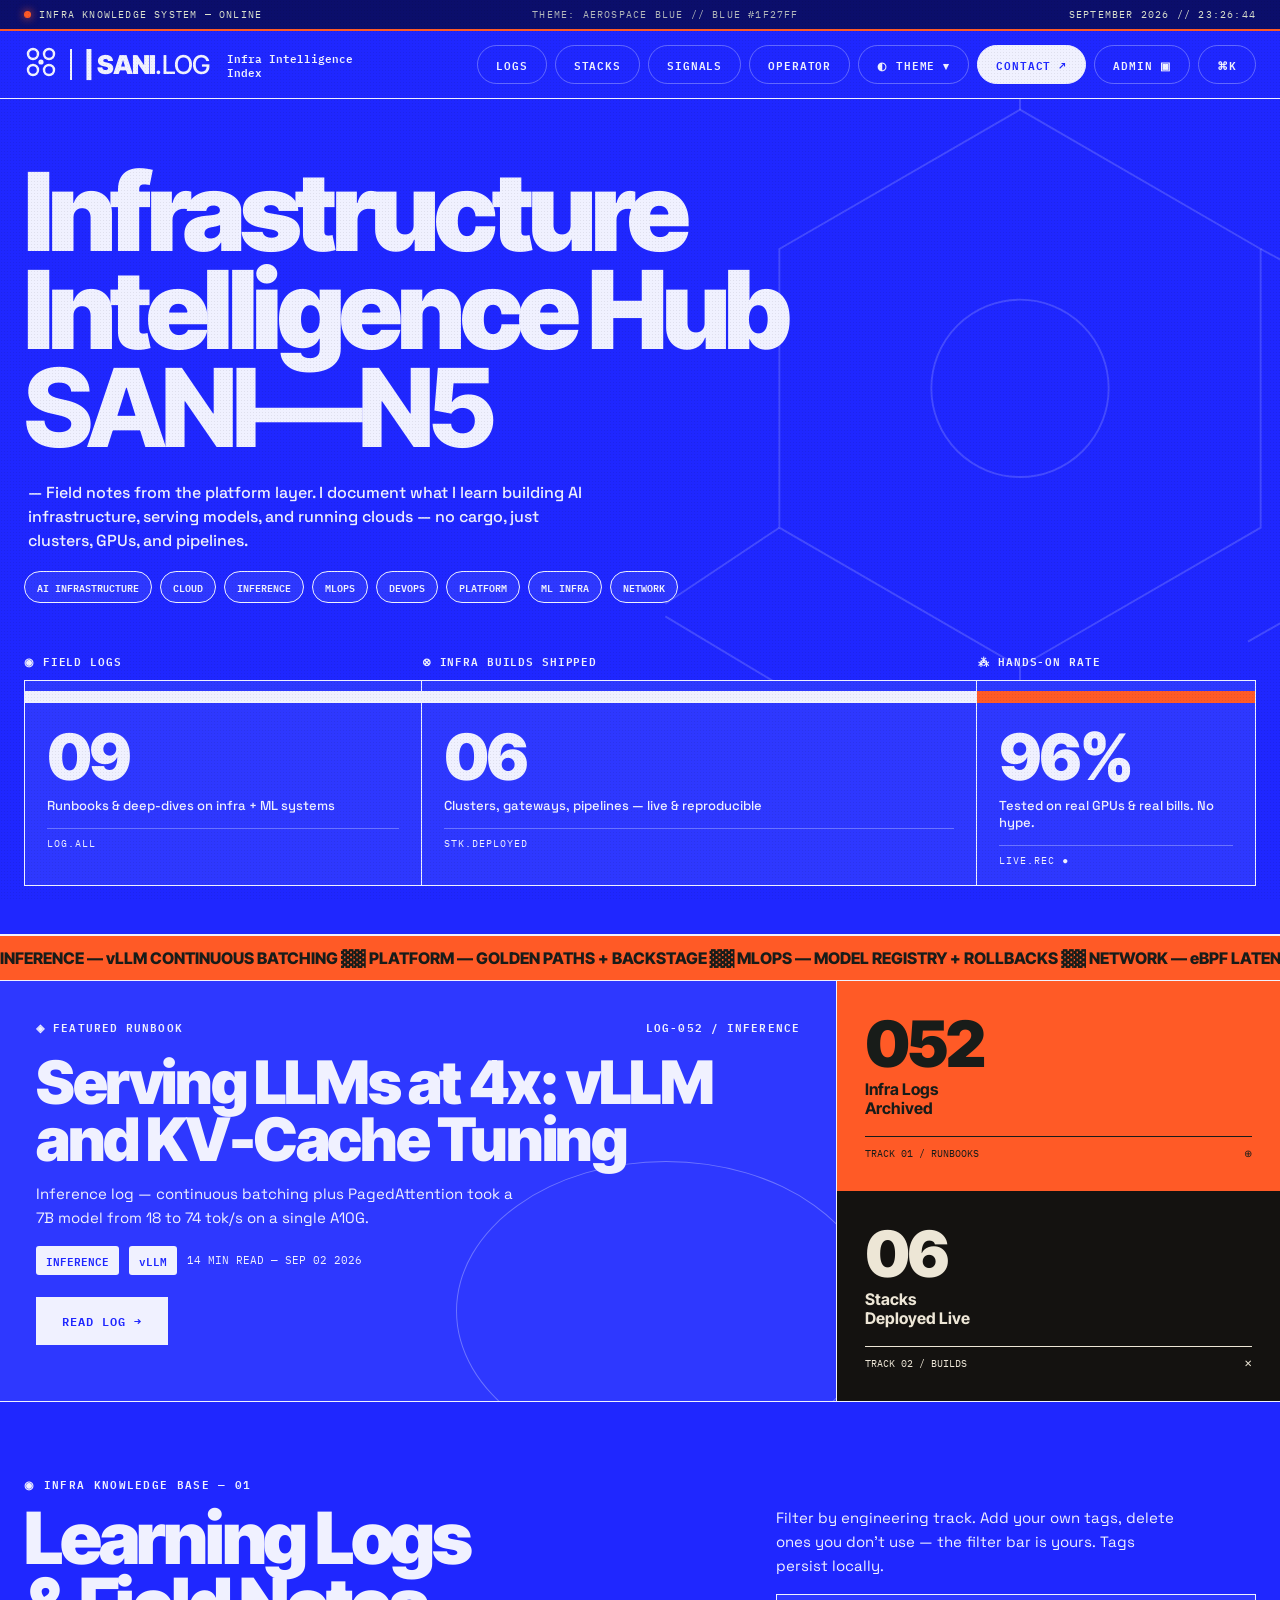
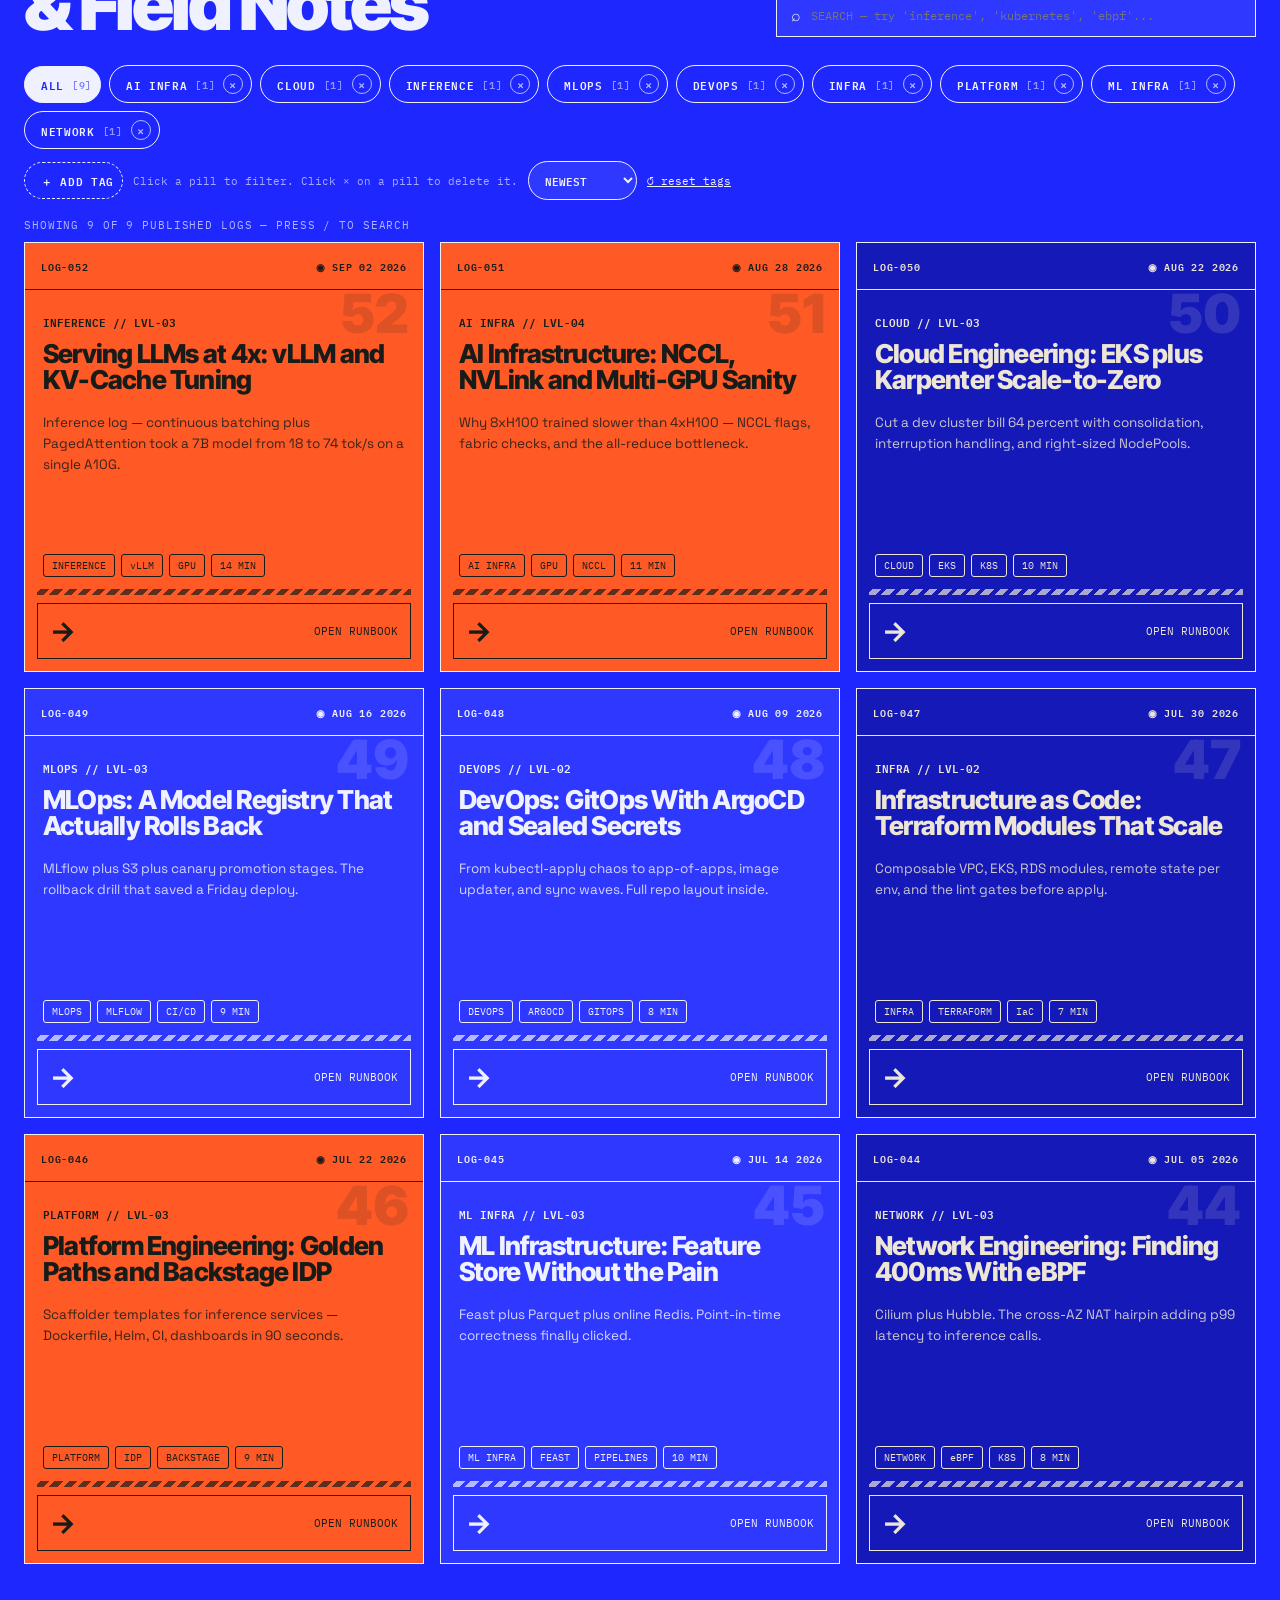
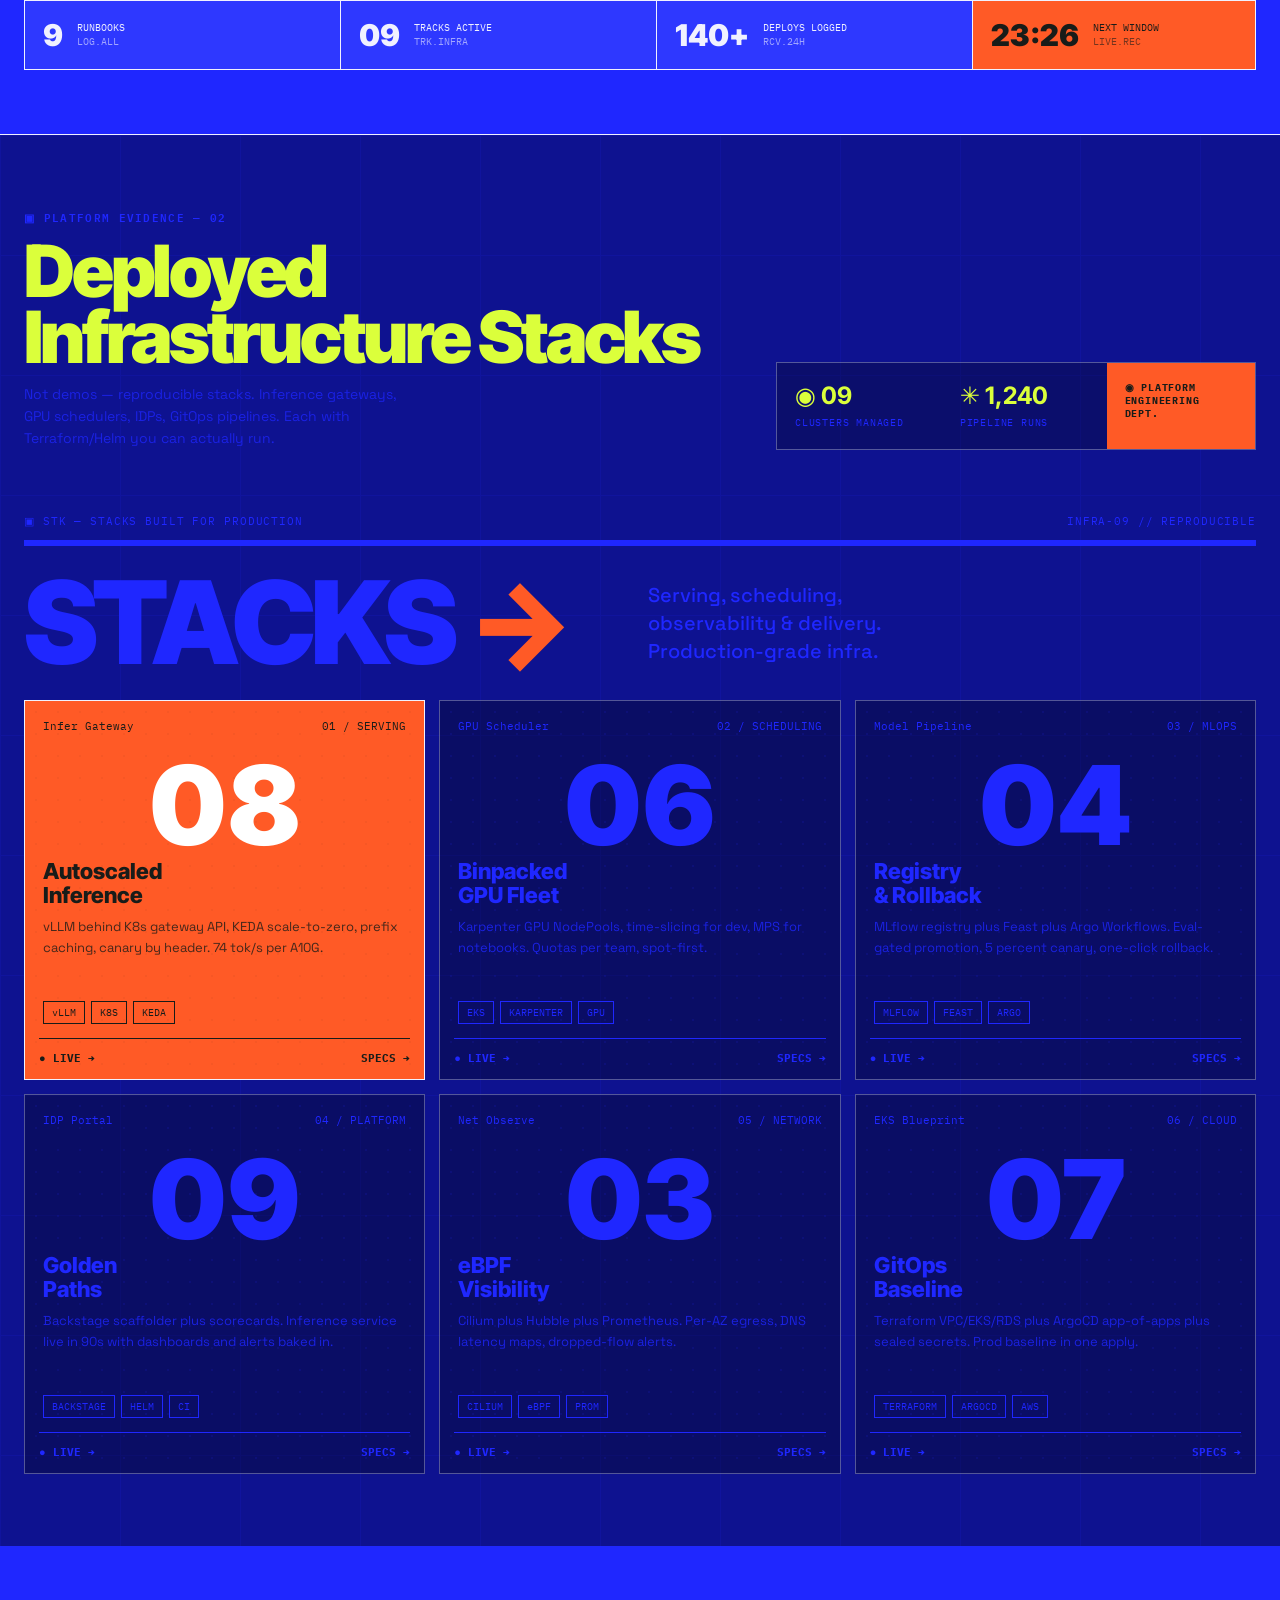
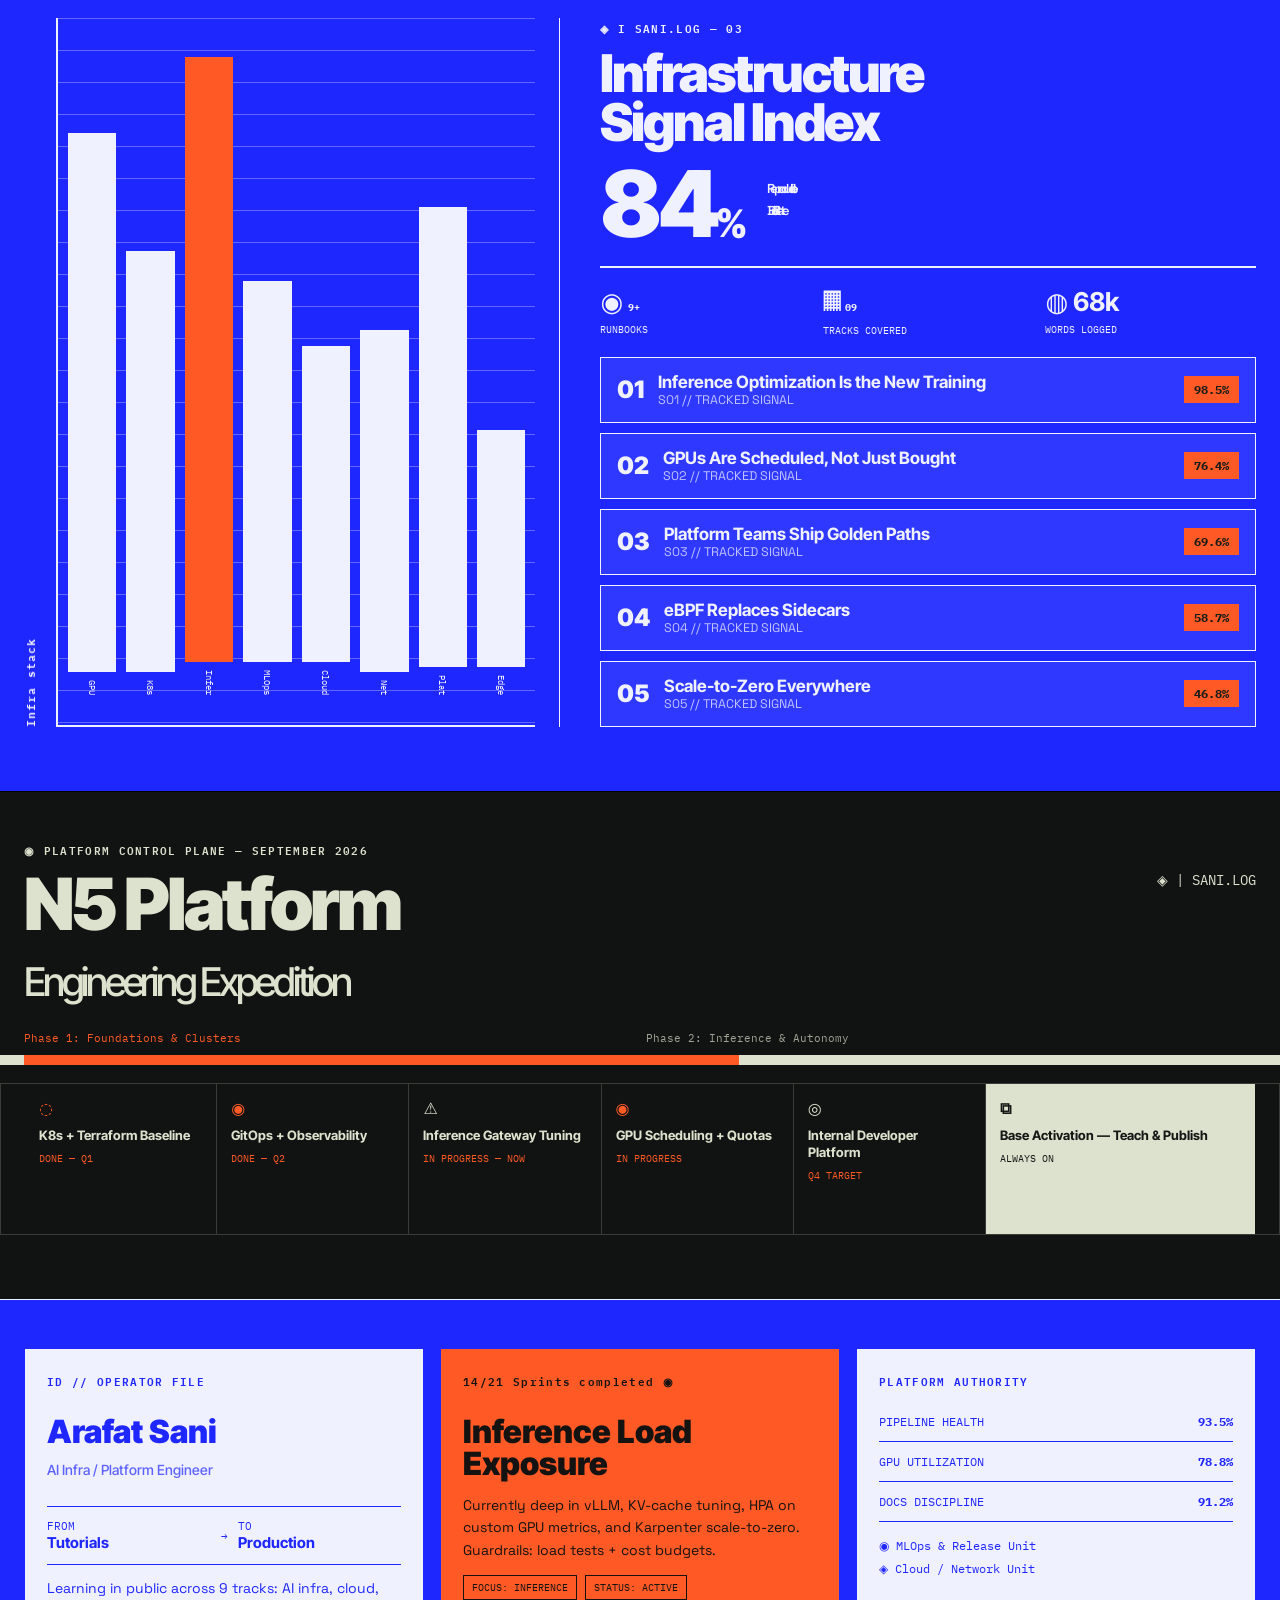
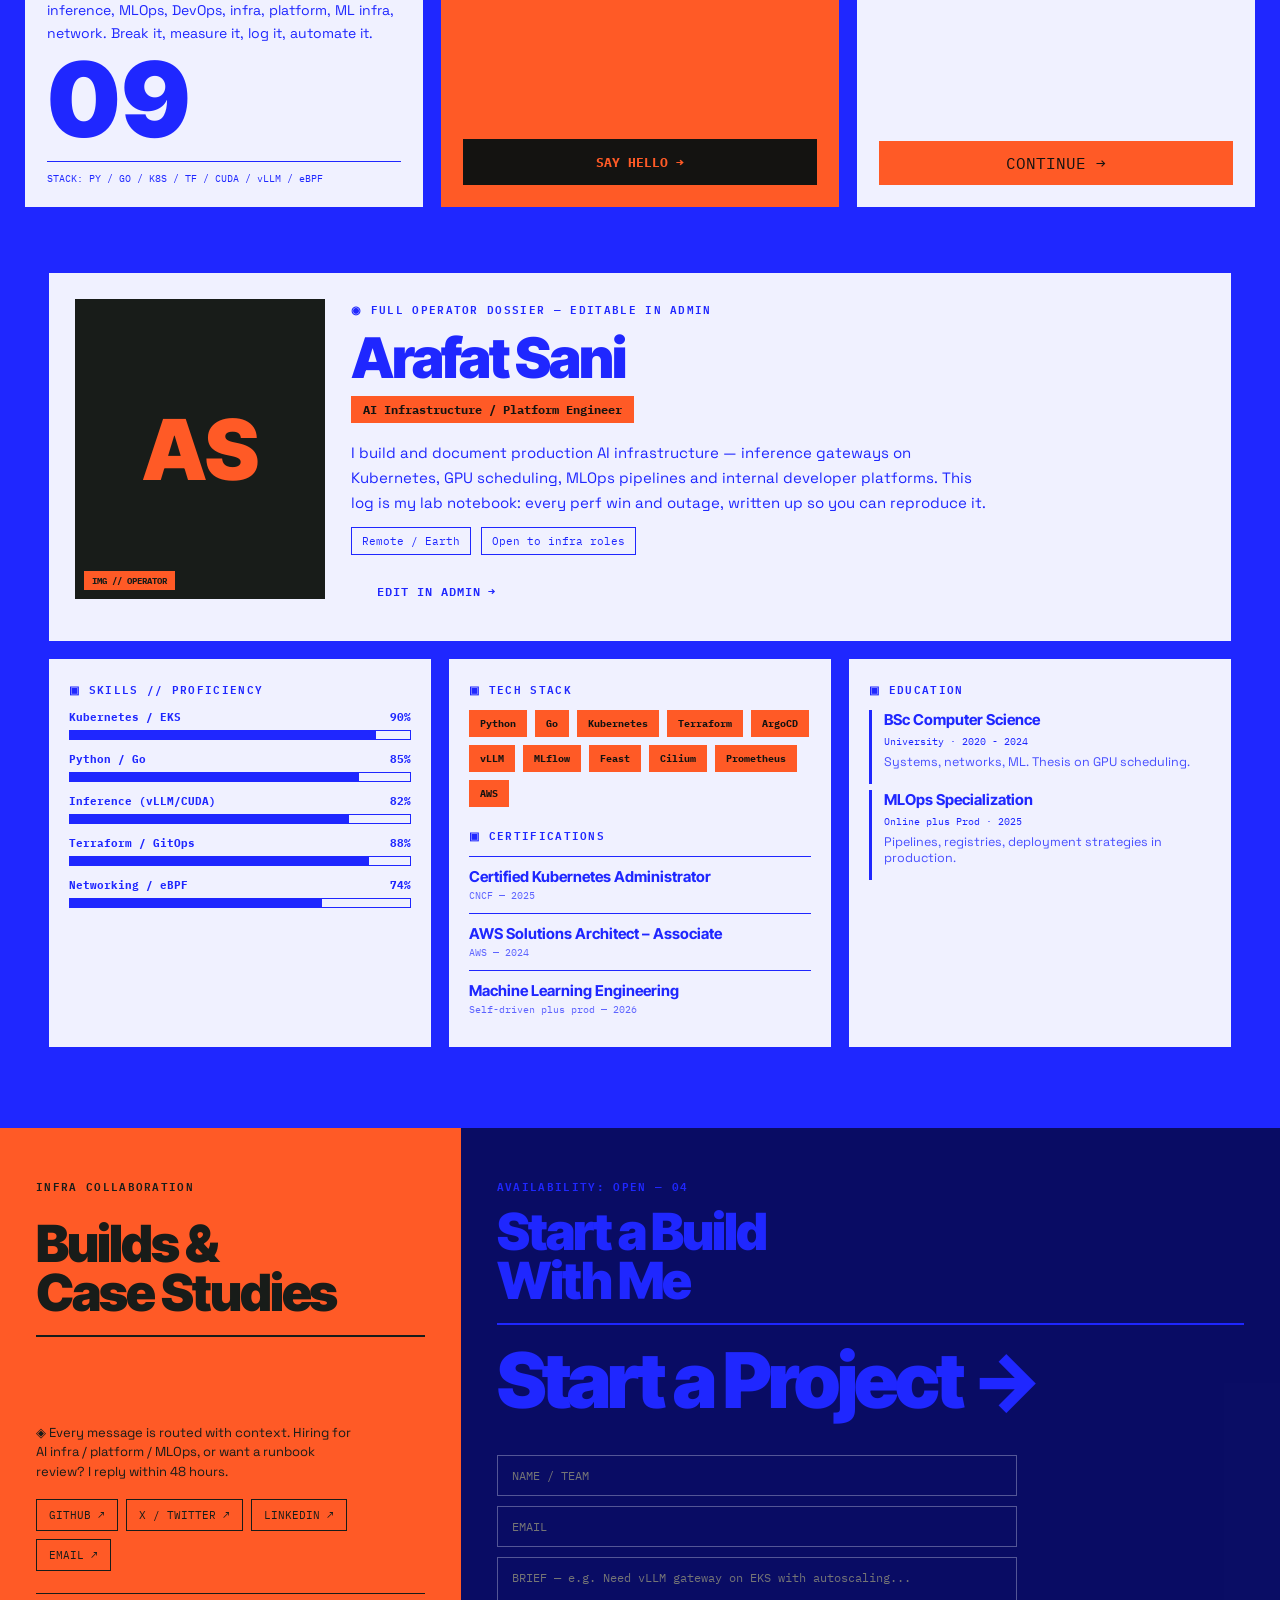
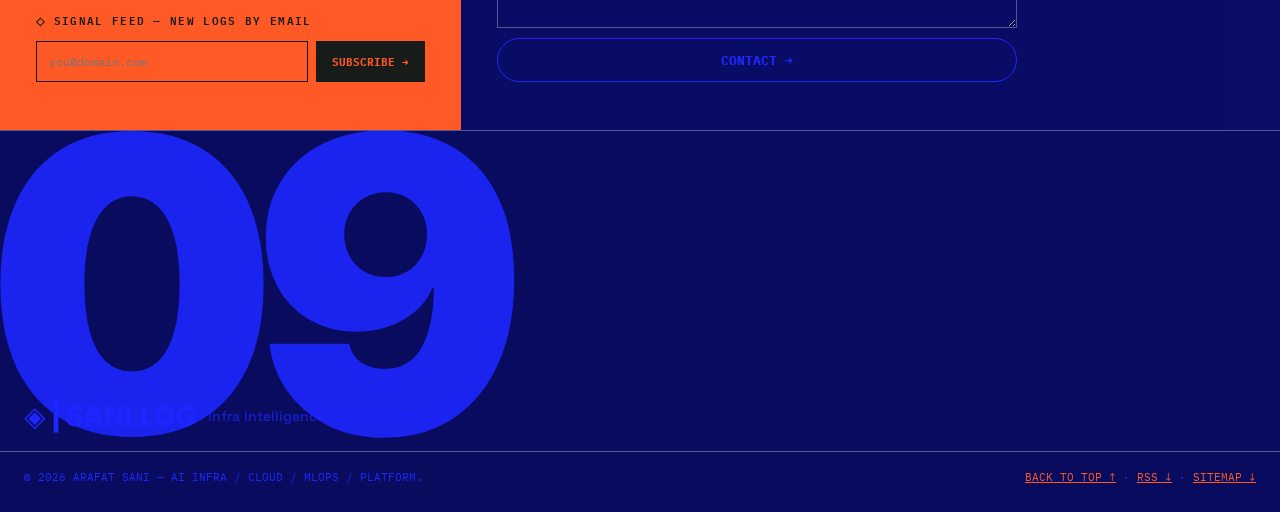
==== commit 9d89e54b: "Trim theme swatches to 3 colors; default theme to Aerospace Blue" ====
--- a/index.html
+++ b/index.html
@@ -1,5 +1,5 @@
 <!DOCTYPE html>
-<html lang="en" data-theme="sage">
+<html lang="en" data-theme="aerospace">
 <head>
 <meta charset="UTF-8" />
 <meta name="viewport" content="width=device-width, initial-scale=1.0" />
@@ -18,7 +18,7 @@
 <link href="https://fonts.googleapis.com/css2?family=Archivo:wght@500;600;700;800;900&family=Inter+Tight:wght@500;600;700;800;900&family=IBM+Plex+Mono:wght@400;500;600&family=Space+Grotesk:wght@400;500;600;700&display=swap" rel="stylesheet">
 <link rel="stylesheet" href="styles.css" />
 <script src="https://cdn.jsdelivr.net/npm/@supabase/supabase-js@2"></script>
-<script>try{document.documentElement.dataset.theme=localStorage.getItem('sani_theme')||'sage'}catch(e){}</script>
+<script>try{document.documentElement.dataset.theme=localStorage.getItem('sani_theme')||'aerospace'}catch(e){}</script>
 </head>
 <body>
 <div class="grain" aria-hidden="true"></div>
--- a/styles.css
+++ b/styles.css
@@ -10,9 +10,9 @@
   --orange-2:#FF5A26;
   --lime:#DBFF3B;
   --paper:#DCE2CE;
-  --op-bg:#DBFF3B;
-  --op-card:#EFF3C8;
-  --op-ink:#181C19;
+  --op-bg:var(--sage);
+  --op-card:var(--ink);
+  --op-ink:var(--sage);
   --line:rgba(24,28,25,.22);
   --line-l:rgba(220,226,206,.18);
   --mono:'IBM Plex Mono',monospace;
@@ -32,9 +32,6 @@
   --sage:#D9FF3D; --sage-2:#E6FF70; --sage-3:#BFD92E;
   --ink:#141711; --ink-2:#1D2113; --ink-3:#2A3018;
   --orange:#E54E23; --lime:#FFFFFF;
-  --op-bg:#FFFFFF;
-  --op-card:#EFF3C8;
-  --op-ink:#141711;
   --line:rgba(20,23,17,.28); --line-l:rgba(20,23,17,.14);
 }
 [data-theme="dune"]{
@@ -47,9 +44,6 @@
   --sage:#CDC5BA; --sage-2:#DCD5C6; --sage-3:#736A65;
   --ink:#2B2724; --ink-2:#3A3531; --ink-3:#4A443E;
   --orange:#E54E23; --lime:#FFFDF4;
-  --op-bg:#FFFDF4;
-  --op-card:#E9DCC2;
-  --op-ink:#2B2724;
   --line:rgba(43,39,36,.25); --line-l:rgba(43,39,36,.14);
 }
 [data-theme="aerospace"]{
@@ -62,9 +56,6 @@
   --sage:#FFD21F; --sage-2:#FFDE55; --sage-3:#C9A400;
   --ink:#161513; --ink-2:#221F1A; --ink-3:#332D22;
   --orange:#E54E23; --lime:#FFFFFF;
-  --op-bg:#FFFFFF;
-  --op-card:#FFEDBE;
-  --op-ink:#161513;
   --line:rgba(22,21,19,.28); --line-l:rgba(22,21,19,.14);
 }
 
@@ -314,13 +305,16 @@
 .op-card p{font-size:14px;line-height:1.6}
 .op-big{font-family:var(--disp);font-weight:900;font-size:104px;line-height:1;margin-top:auto}
 .op-foot{font-family:var(--mono);font-size:10px;border-top:1.5px solid var(--op-ink);padding-top:10px;margin-top:10px}
-.orange-card{background:var(--orange);color:var(--op-ink)}
+.orange-card{background:var(--orange);color:#141311}
+.orange-card .micro{color:#141311}
+.orange-card .tags span,.orange-card .meter,.orange-card .op-foot{border-color:#141311}
+.orange-card .btn-dark{background:#141311;color:var(--orange)}
 .tags{display:flex;gap:8px;margin:14px 0;font-family:var(--mono);font-size:10px;flex-wrap:wrap}
 .tags span{border:1px solid var(--op-ink);padding:5px 8px}
-.btn-dark{margin-top:auto;background:var(--op-ink);color:var(--op-bg);border:none;font-family:var(--mono);font-weight:700;padding:14px;cursor:pointer}
+.btn-dark{margin-top:auto;background:var(--orange);color:#141311;border:none;font-family:var(--mono);font-weight:700;padding:14px;cursor:pointer}
 .meter{display:flex;justify-content:space-between;border-bottom:1px solid var(--op-ink);padding:12px 0;font-family:var(--mono);font-size:12px}
 .op-list{list-style:none;margin:16px 0;font-family:var(--mono);font-size:12px;display:flex;flex-direction:column;gap:8px}
-.continue{margin-top:auto;background:var(--op-ink);color:var(--op-bg);text-align:center;font-family:var(--mono);padding:12px}
+.continue{margin-top:auto;background:var(--orange);color:#141311;text-align:center;font-family:var(--mono);padding:12px}
 
 /* CONTACT */
 .contact{background:var(--ink-3);color:var(--sage)}
@@ -401,11 +395,11 @@
 .profile-head{display:grid;grid-template-columns:250px 1fr;gap:26px;border:1.5px solid var(--op-ink);background:var(--op-card);padding:26px;margin-top:8px}
 .profile-photo{position:relative;width:250px;height:300px;border:1.5px solid #181C19;background:#181C19;overflow:hidden;display:flex;align-items:center;justify-content:center}
 .profile-photo img{width:100%;height:100%;object-fit:cover}
-.avatar-fallback{font-family:var(--disp);font-weight:900;font-size:84px;color:var(--lime)}
+.avatar-fallback{font-family:var(--disp);font-weight:900;font-size:84px;color:var(--orange)}
 .photo-tag{position:absolute;bottom:8px;left:8px;background:var(--orange);color:#181C19;font-family:var(--mono);font-size:9px;padding:4px 8px;font-weight:700}
 .profile-id h2{font-family:var(--disp);font-weight:900;font-size:clamp(36px,4.5vw,56px);letter-spacing:-.04em;line-height:1}
 .profile-id .micro{color:var(--op-ink)}
-.profile-role{font-family:var(--mono);font-size:12px;font-weight:700;background:var(--op-ink);color:var(--op-bg);display:inline-block;padding:6px 12px;margin:10px 0}
+.profile-role{font-family:var(--mono);font-size:12px;font-weight:700;background:var(--orange);color:#141311;display:inline-block;padding:6px 12px;margin:10px 0}
 .profile-id p{font-size:15px;line-height:1.65;max-width:640px;margin:8px 0}
 .profile-meta{display:flex;gap:10px;flex-wrap:wrap;font-family:var(--mono);font-size:11px;margin:12px 0}
 .profile-meta span{border:1px solid var(--op-ink);padding:6px 10px}
@@ -419,7 +413,7 @@
 .skill-bar{height:10px;border:1.5px solid var(--op-ink);background:transparent}
 .skill-bar i{display:block;height:100%;width:0;background:var(--op-ink);transition:width 1s cubic-bezier(.2,.7,.2,1)}
 .stack-chips{display:flex;flex-wrap:wrap;gap:8px}
-.stack-chips span{font-family:var(--mono);font-size:10px;font-weight:700;border:1.5px solid var(--op-ink);padding:6px 10px;background:var(--op-ink);color:var(--op-bg)}
+.stack-chips span{font-family:var(--mono);font-size:10px;font-weight:700;border:1.5px solid var(--orange);padding:6px 10px;background:var(--orange);color:#141311}
 .cert{border-top:1px solid var(--op-ink);padding:10px 0;font-size:13px}
 .cert b{font-family:var(--disp);display:block;font-size:15px}
 .cert span{font-family:var(--mono);font-size:10px;opacity:.7}
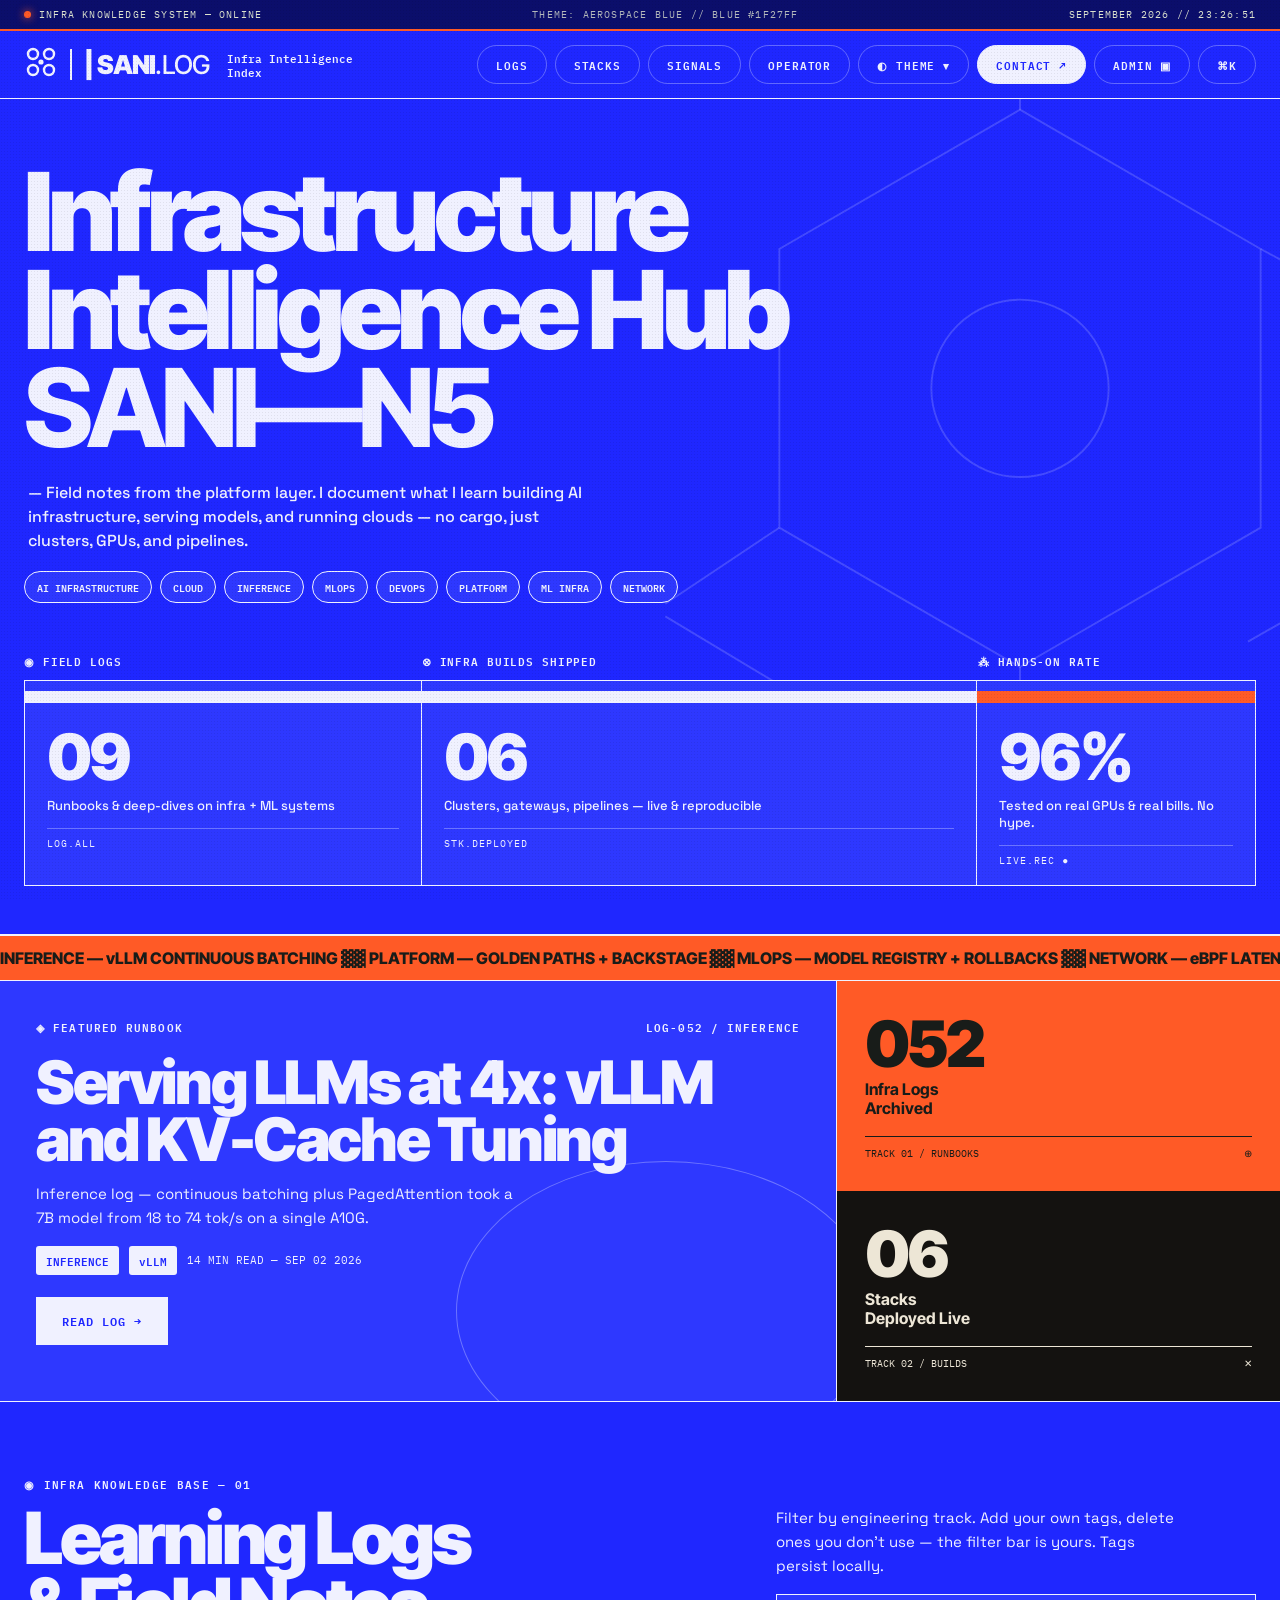
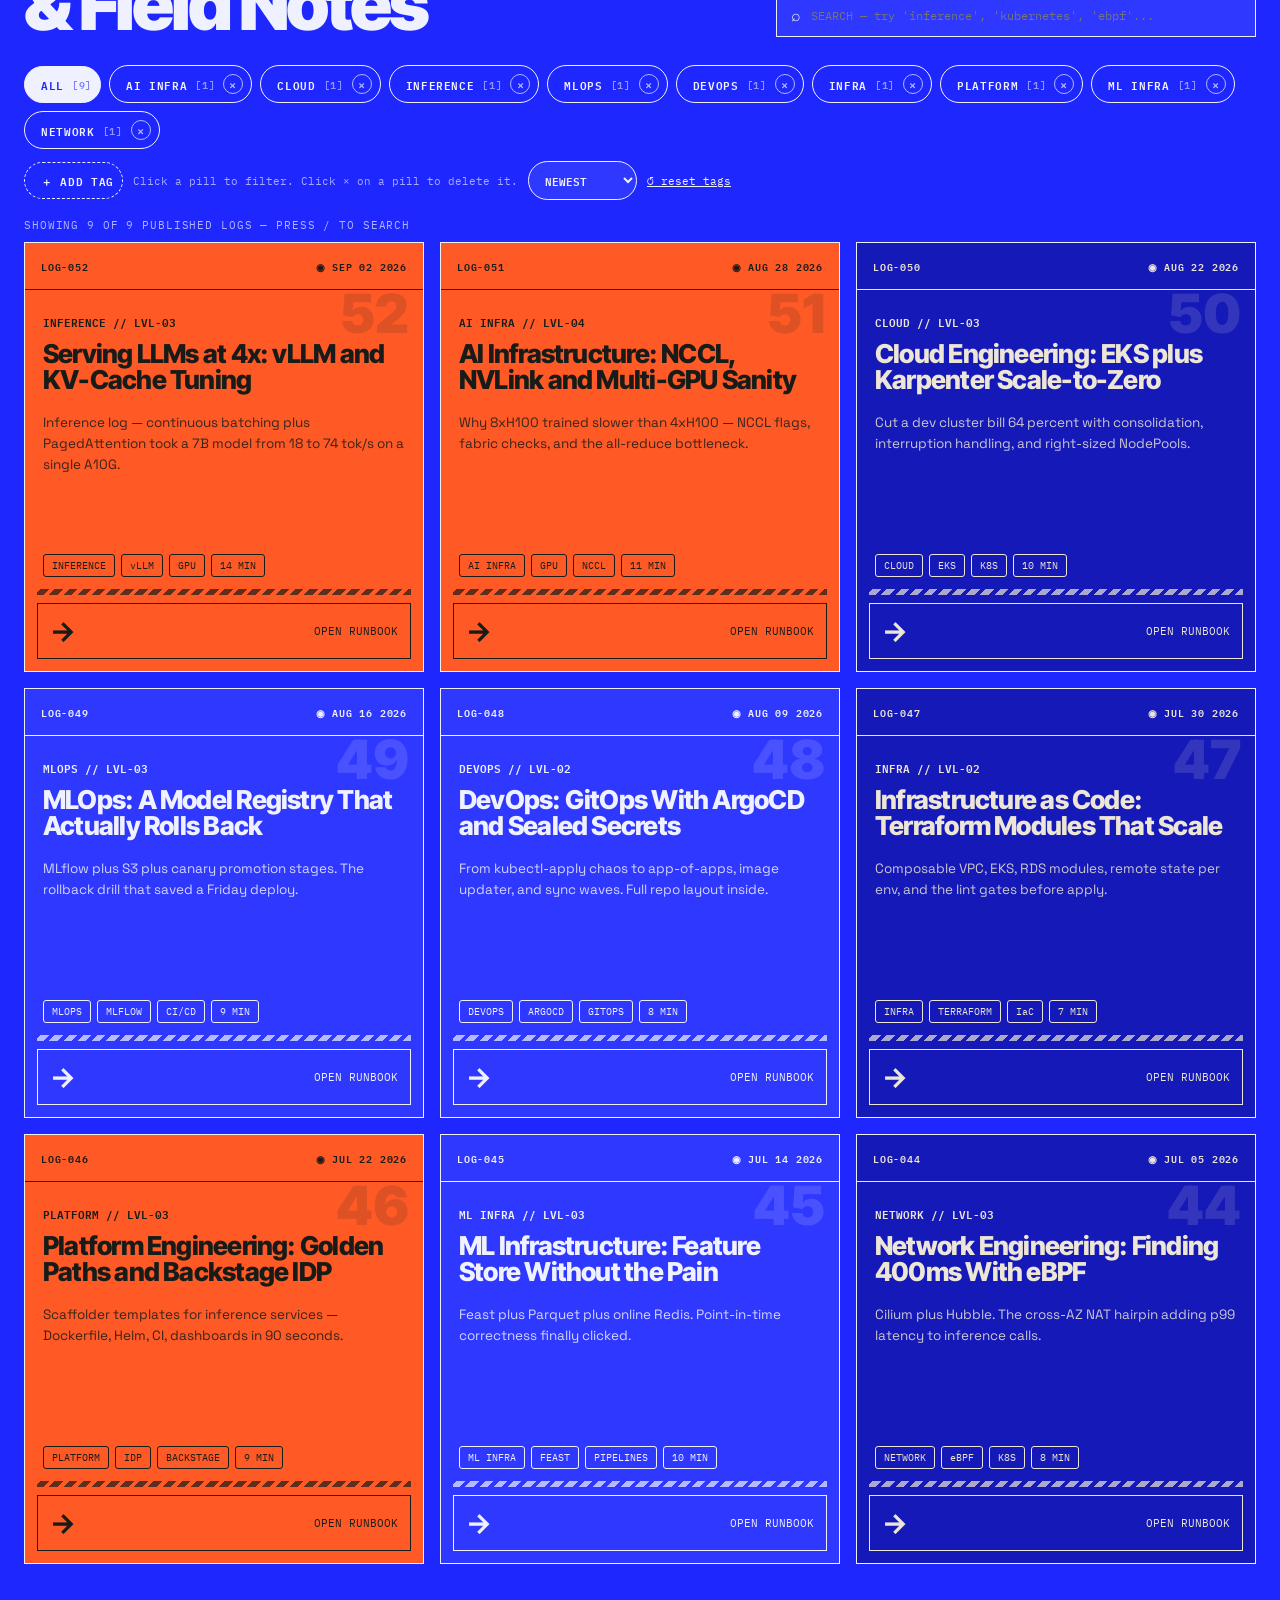
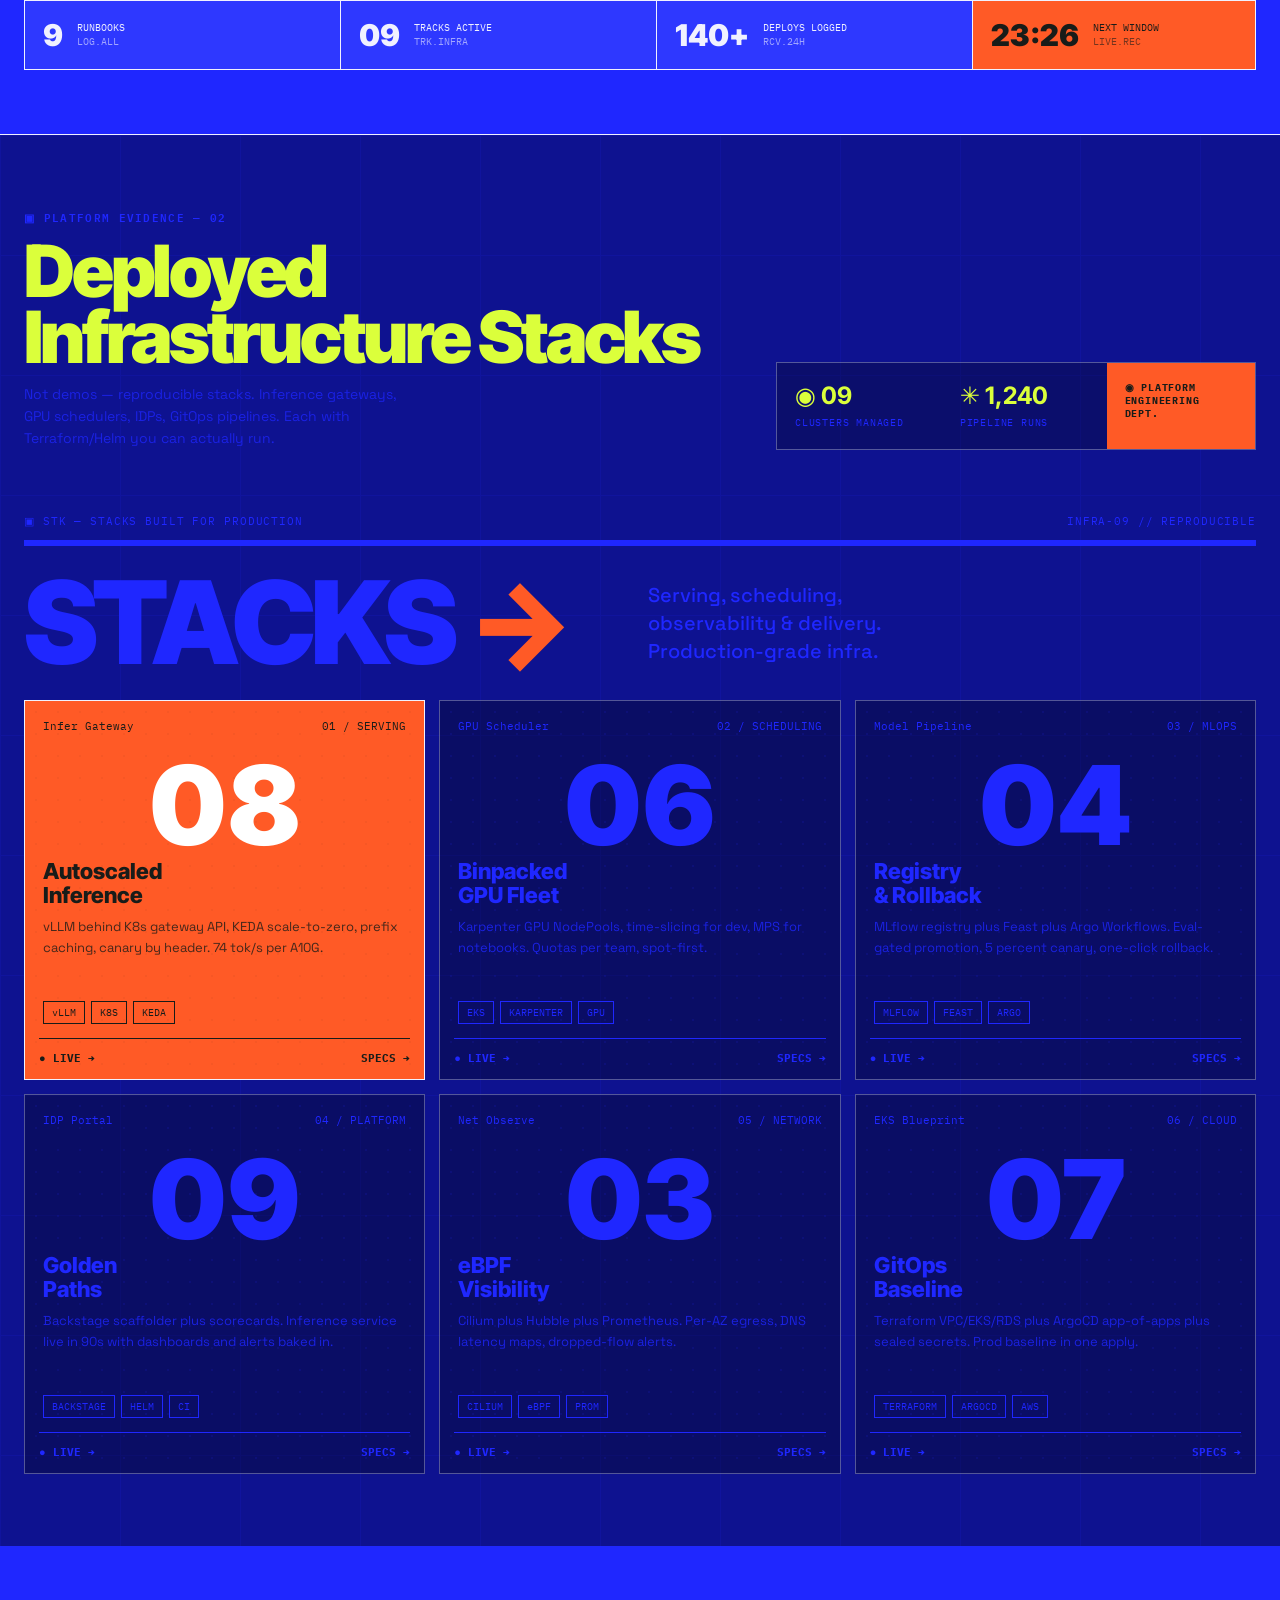
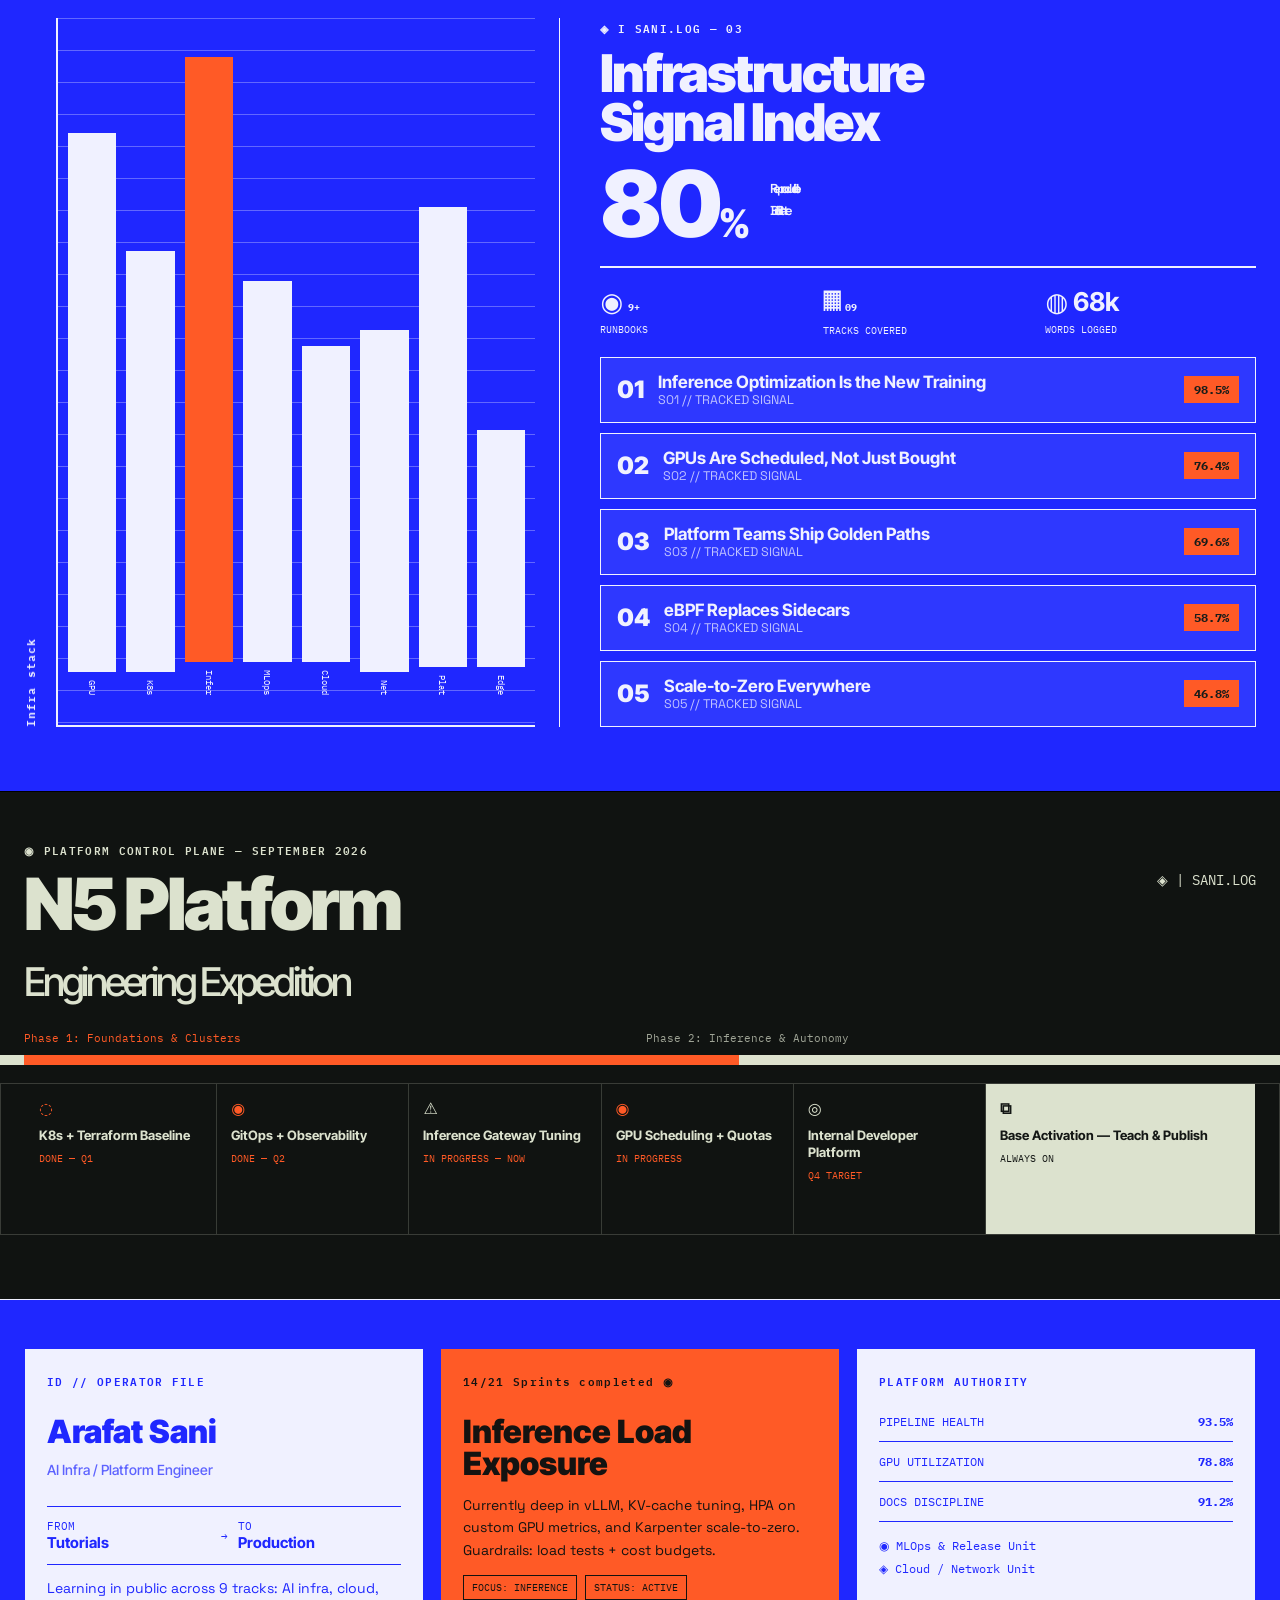
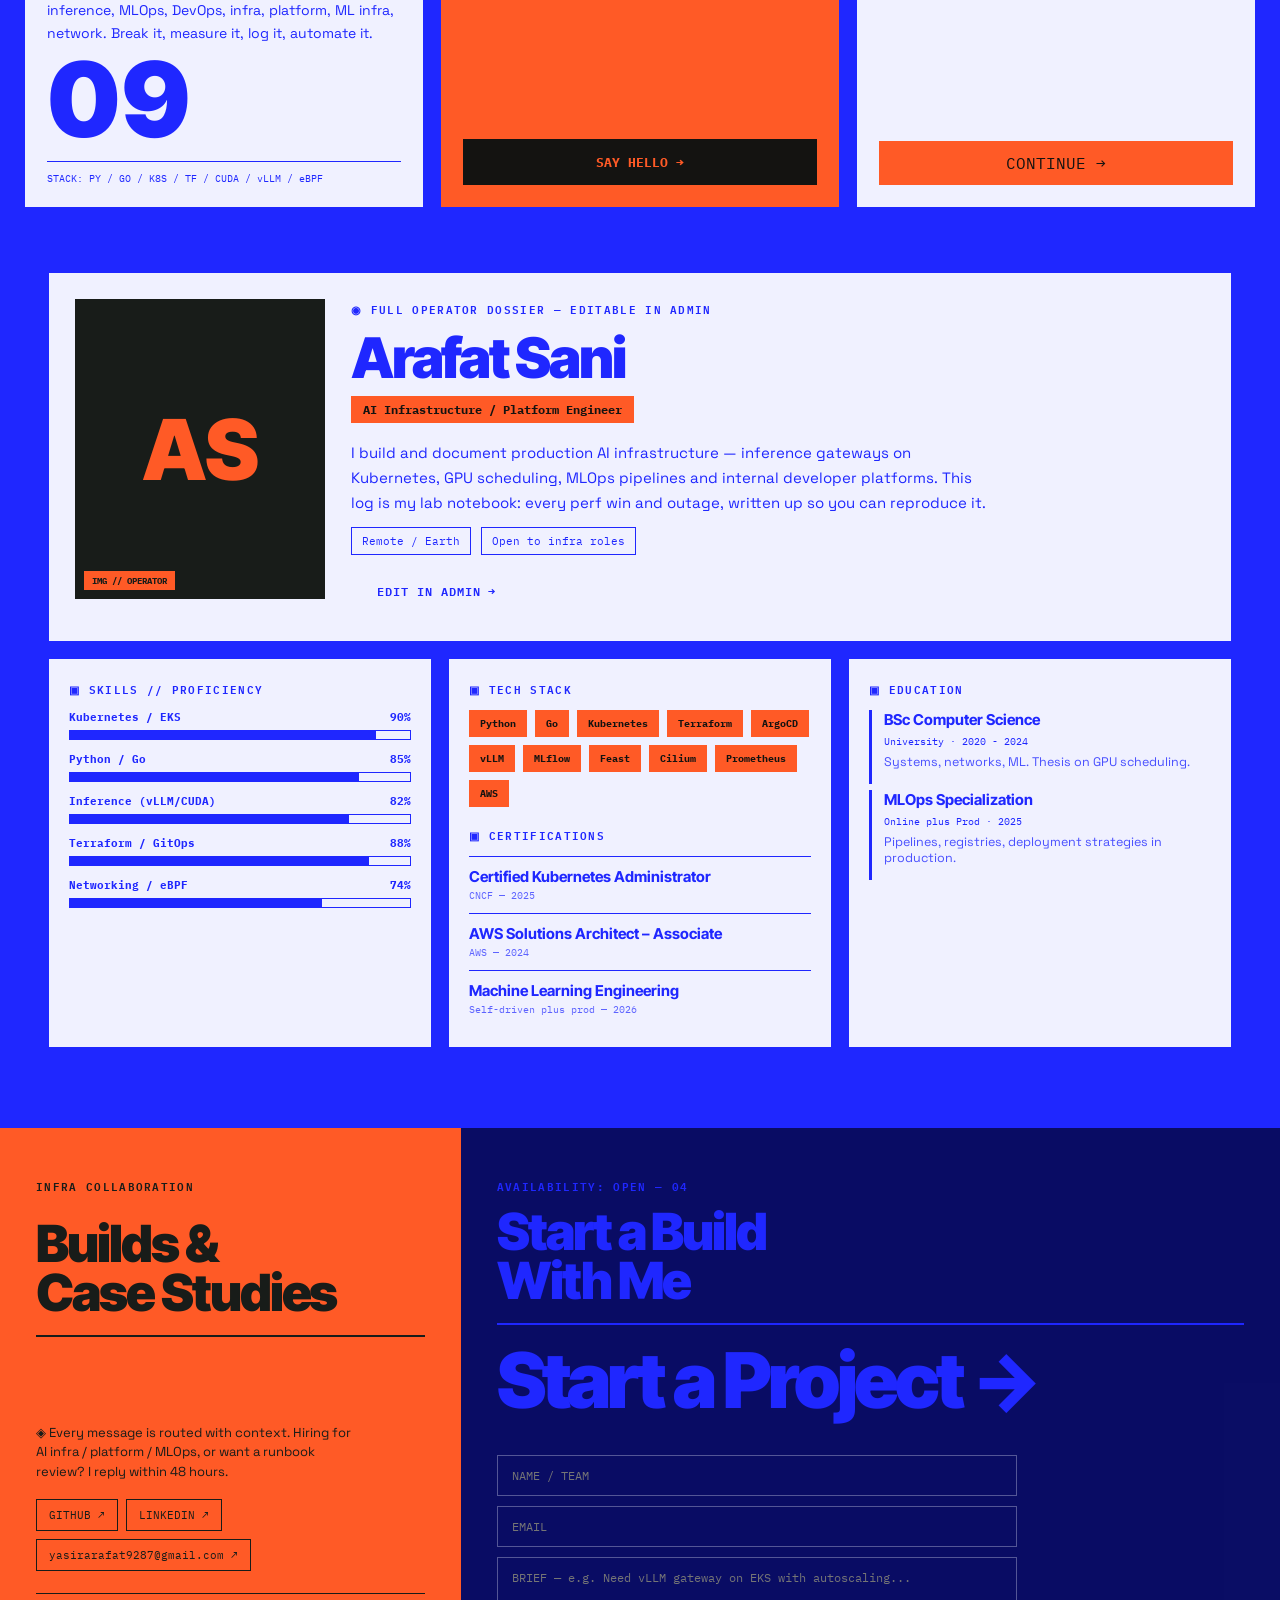
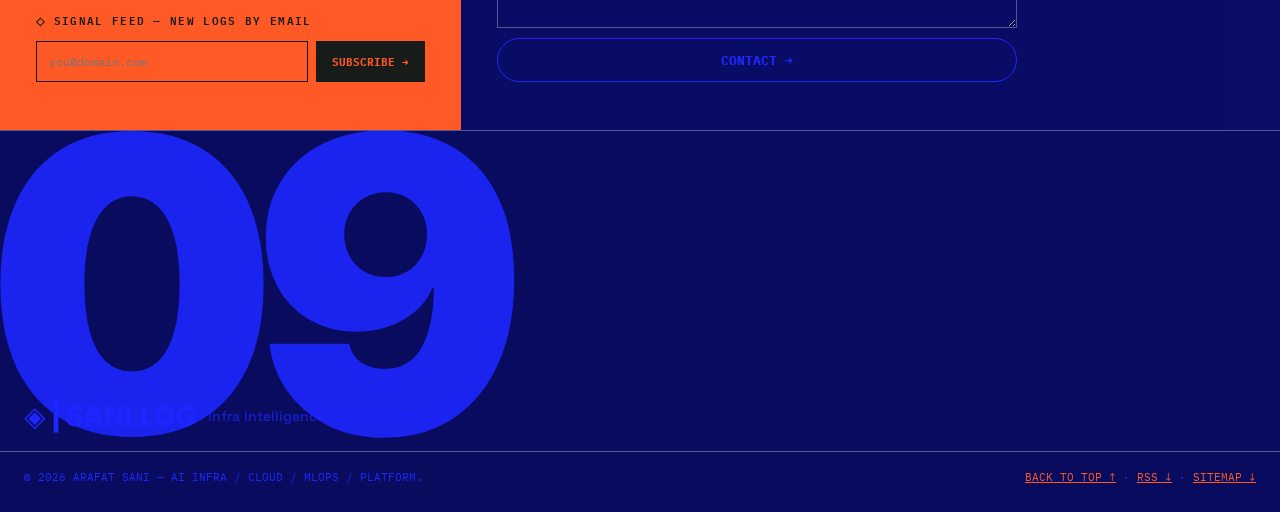
==== commit d9c83fee: "Hardcode contact links and resume email" ====
--- a/index.html
+++ b/index.html
@@ -340,10 +340,9 @@
       <div class="c-line"></div>
       <p class="c-note">◈ Every message is routed with context. Hiring for AI infra / platform / MLOps, or want a runbook review? I reply within 48 hours.</p>
       <div class="c-links">
-        <a href="https://github.com" target="_blank" rel="noopener">GITHUB ↗</a>
-        <a href="https://x.com" target="_blank" rel="noopener">X / TWITTER ↗</a>
-        <a href="https://linkedin.com" target="_blank" rel="noopener">LINKEDIN ↗</a>
-        <a href="mailto:hello@sani.log">EMAIL ↗</a>
+        <a href="https://github.com/Arafat87" target="_blank" rel="noopener">GITHUB ↗</a>
+        <a href="https://www.linkedin.com/in/arafat87" target="_blank" rel="noopener">LINKEDIN ↗</a>
+        <a href="mailto:yasirarafat9287@gmail.com">yasirarafat9287@gmail.com ↗</a>
       </div>
       <form class="news-form" id="newsForm">
         <div class="micro">◇ SIGNAL FEED — NEW LOGS BY EMAIL</div>
@@ -355,7 +354,7 @@
       <div class="micro light">AVAILABILITY: OPEN — 04</div>
       <h2>Start a Build<br>With Me</h2>
       <div class="c-line light"></div>
-      <a class="start-big" href="mailto:hello@sani.log">Start a Project <span>→</span></a>
+      <a class="start-big" href="mailto:yasirarafat9287@gmail.com">Start a Project <span>→</span></a>
       <form class="mini-form" id="contactForm">
         <input type="text" id="cfName" placeholder="NAME / TEAM" required />
         <input type="email" id="cfEmail" placeholder="EMAIL" required />
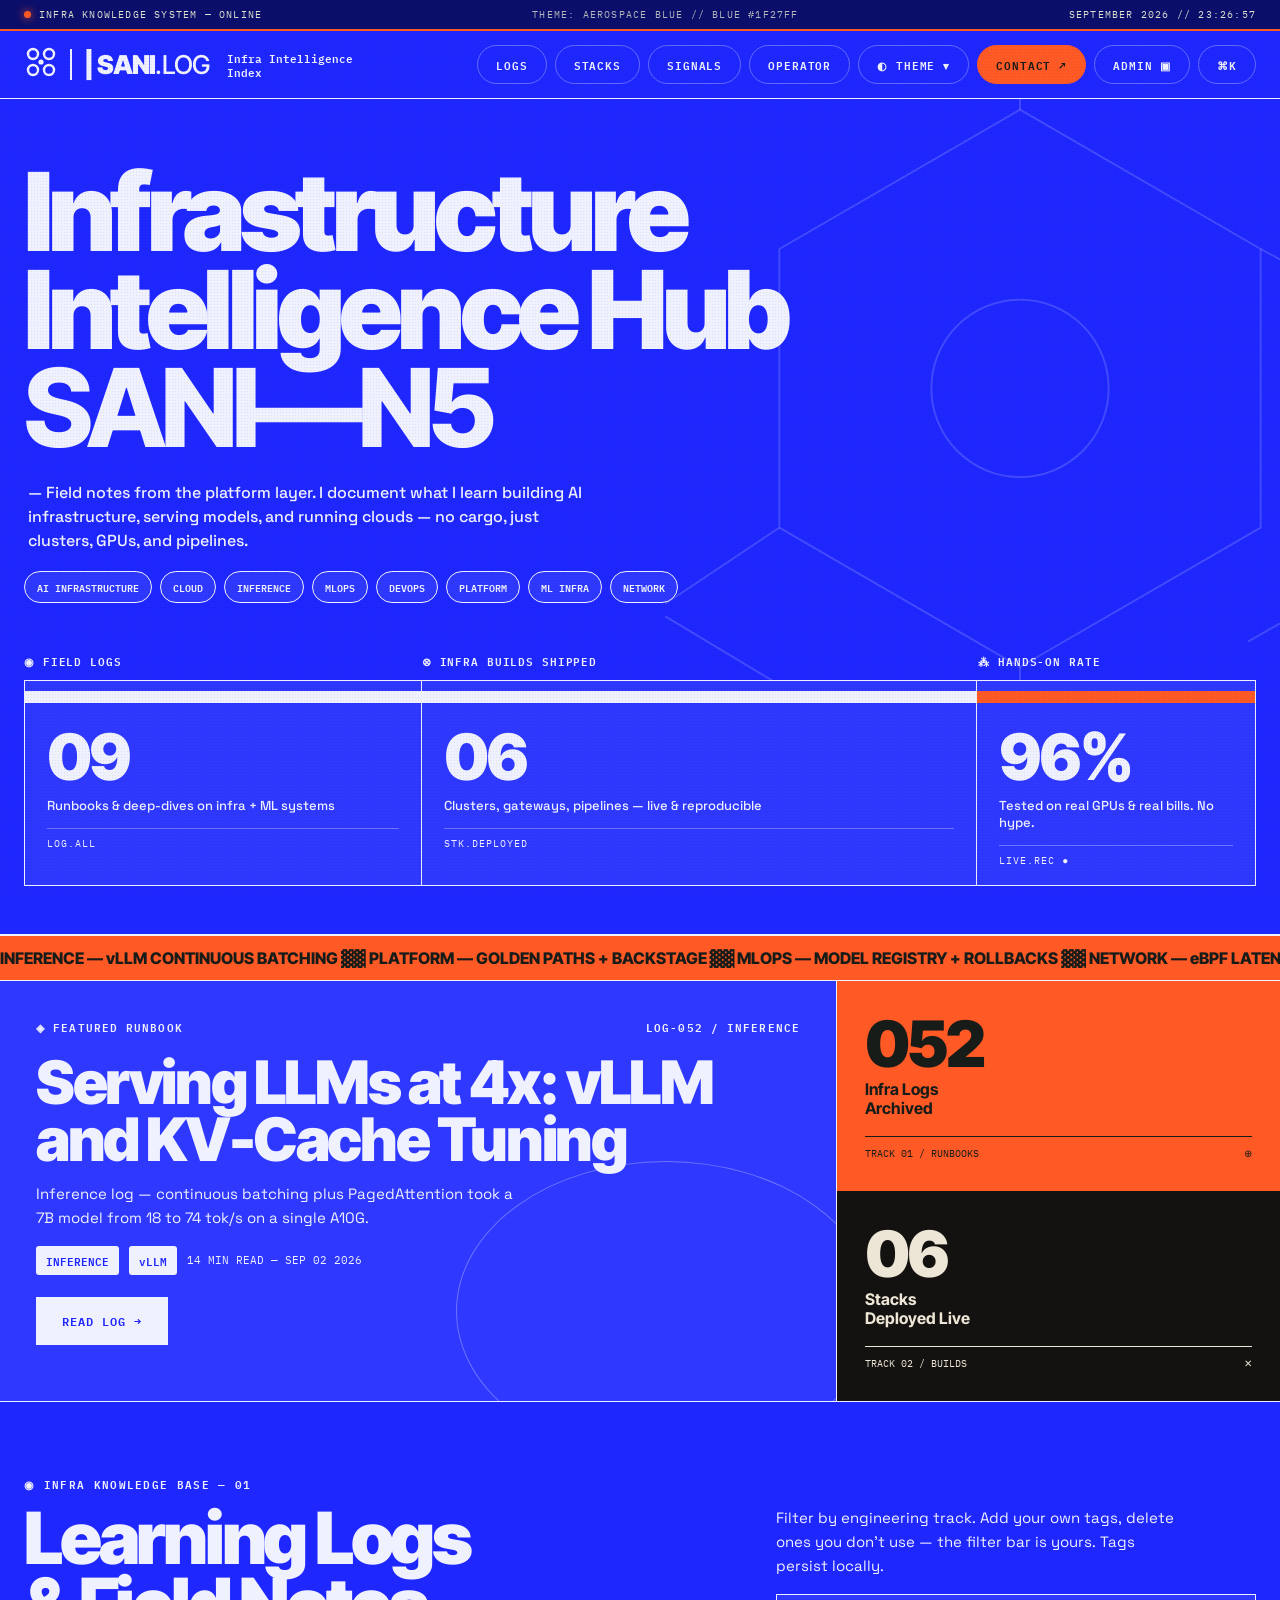
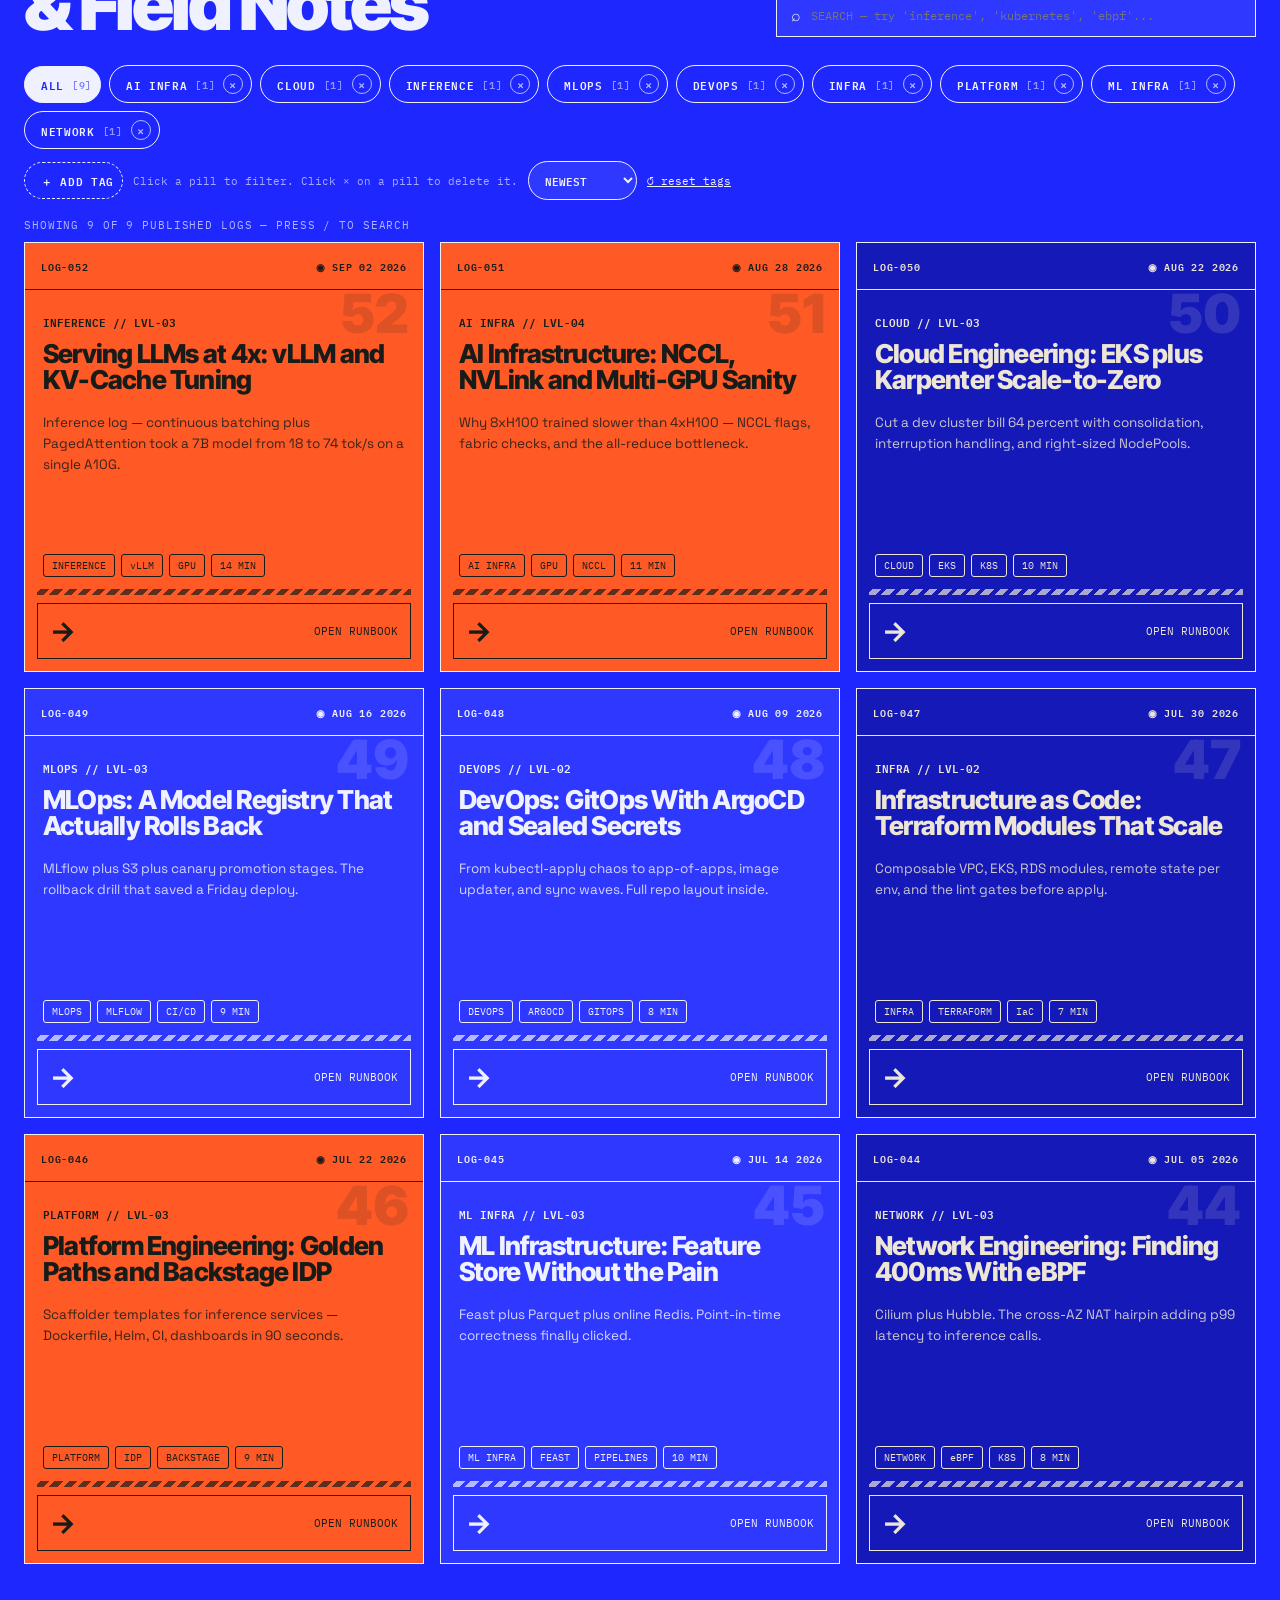
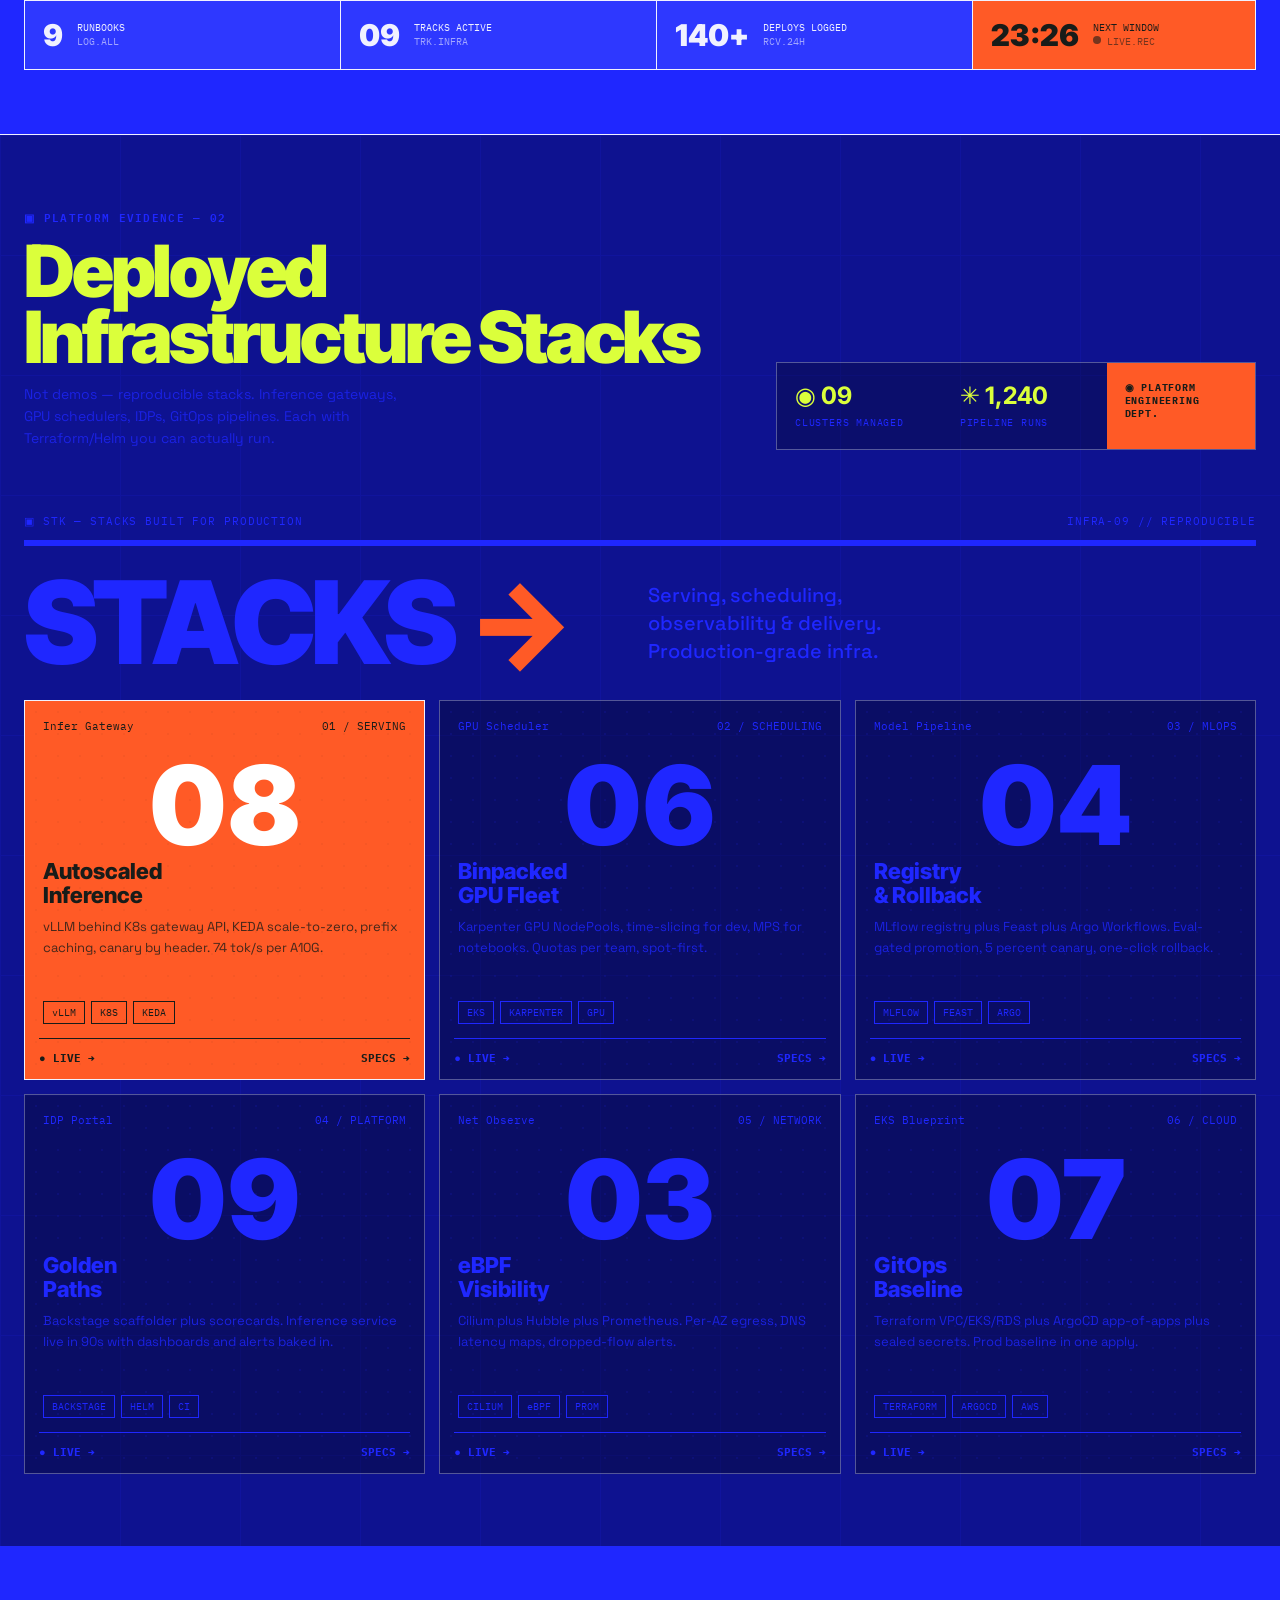
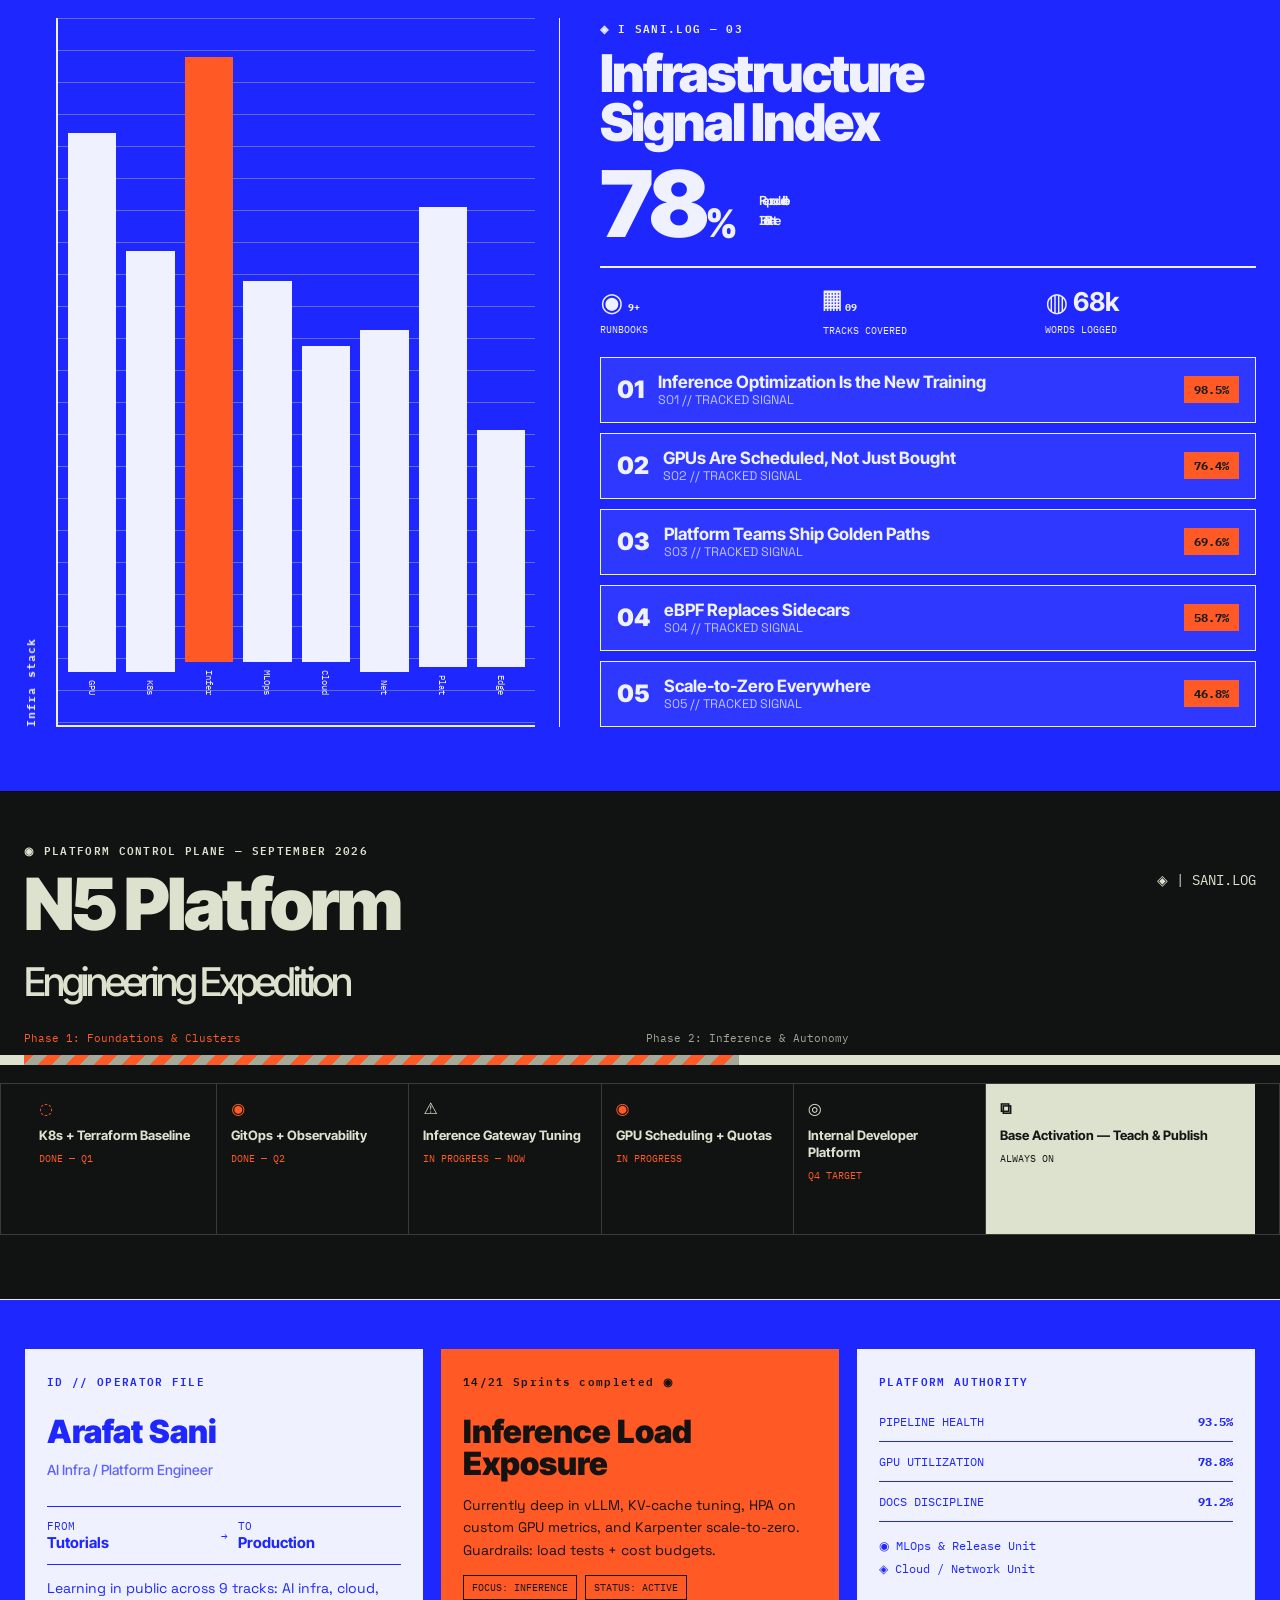
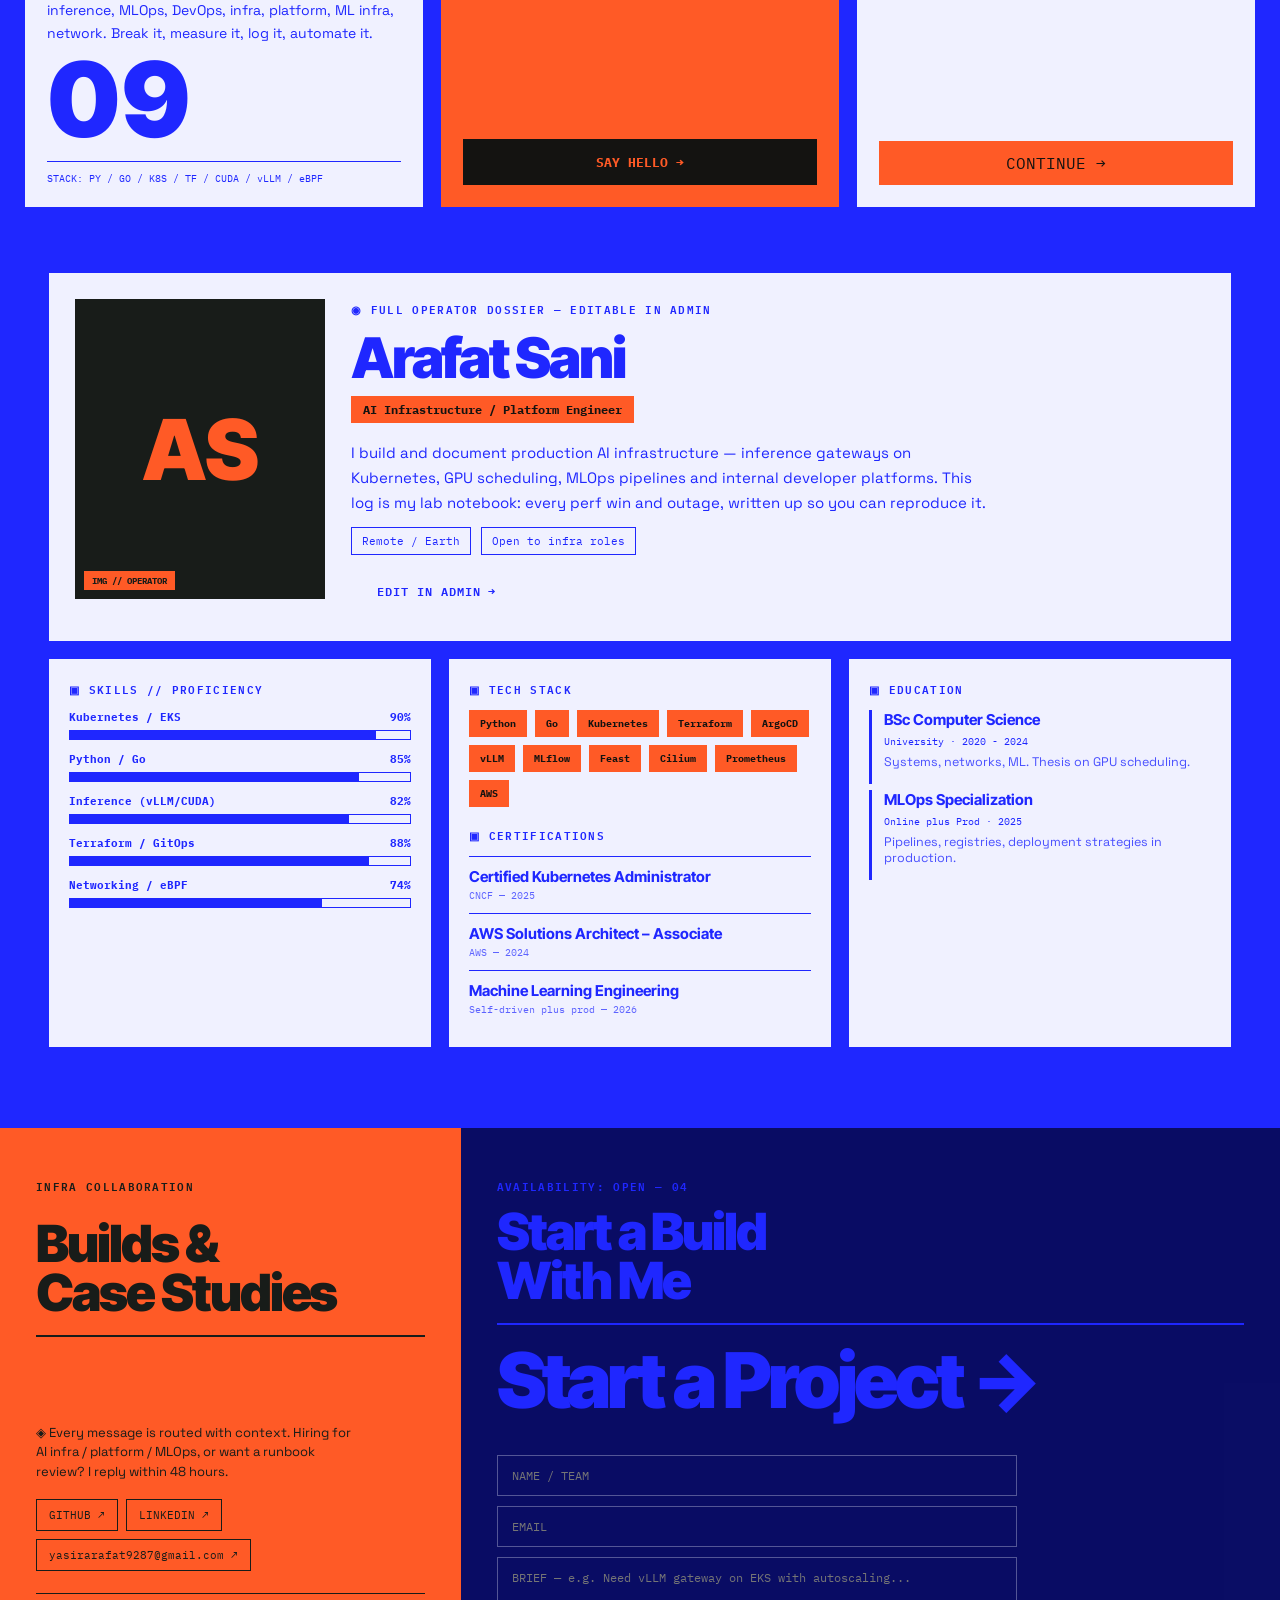
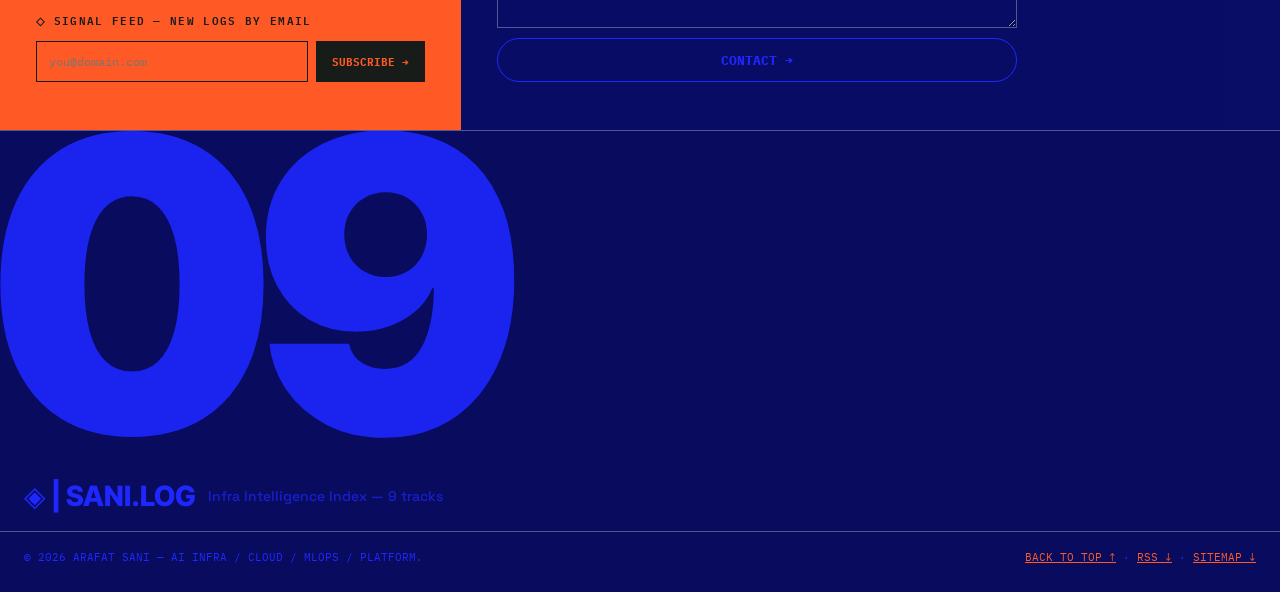
==== commit 5f8a7a10: "Add telemetry-grade motion: decode hero, scrollspy, bars, scan, nav" ====
--- a/index.html
+++ b/index.html
@@ -176,7 +176,7 @@
     <div class="data-cell"><b id="dataLogs">52</b><span>RUNBOOKS<br><i>LOG.ALL</i></span></div>
     <div class="data-cell"><b id="dataTracks">09</b><span>TRACKS ACTIVE<br><i>TRK.INFRA</i></span></div>
     <div class="data-cell"><b>140+</b><span>DEPLOYS LOGGED<br><i>RCV.24H</i></span></div>
-    <div class="data-cell orange"><b id="liveClock2">07:12</b><span>NEXT WINDOW<br><i>LIVE.REC</i></span></div>
+    <div class="data-cell orange"><b id="liveClock2">07:12</b><span>NEXT WINDOW<br><i><span class="live-dot"></span>LIVE.REC</i></span></div>
   </div>
 </section>
 
--- a/styles.css
+++ b/styles.css
@@ -256,7 +256,7 @@
 .bar label{font-family:var(--mono);font-size:9px;writing-mode:vertical-rl}
 .big-pct{font-family:var(--disp);font-weight:900;font-size:92px;letter-spacing:-.05em;line-height:1;margin:10px 0;border-bottom:2px solid var(--ink);padding-bottom:16px}
 .big-pct small{font-size:38px}
-.big-pct em{font-style:normal;font-size:13px;font-family:var(--body);font-weight:600;line-height:1.7;display:inline-block;vertical-align:top;padding-top:20px;margin-left:12px}
+.big-pct em{font-style:normal;font-size:13px;font-family:var(--body);font-weight:600;line-height:1.6;display:inline-block;vertical-align:middle;margin-left:14px;max-width:150px;text-align:left}
 .sig-meta{display:grid;grid-template-columns:repeat(3,1fr);gap:12px;margin:18px 0}
 .sig-meta b{font-family:var(--disp);font-size:26px;display:block}
 .sig-meta span{font-family:var(--mono);font-size:10px}
@@ -339,8 +339,8 @@
 
 /* FOOTER */
 .footer{background:rgba(0,0,0,.35);border-top:1px solid var(--line);padding:0 0 28px;overflow:hidden}
-.foot-giant{font-family:var(--disp);font-weight:900;font-size:32vw;line-height:.75;letter-spacing:-.06em;opacity:.9;margin-left:-1vw;user-select:none}
-.foot-brand{max-width:1280px;margin:-40px auto 0;padding:0 24px;font-family:var(--disp);font-weight:800;font-size:28px;display:flex;gap:12px;align-items:center}
+.foot-giant{font-family:var(--disp);font-weight:900;font-size:32vw;line-height:.75;letter-spacing:-.06em;opacity:.9;margin-left:-1vw;margin-bottom:16px;user-select:none}
+.foot-brand{max-width:1280px;margin:0 auto;padding:24px 24px 0;font-family:var(--disp);font-weight:800;font-size:28px;display:flex;gap:12px;align-items:center;flex-wrap:wrap}
 .foot-brand small{font-family:var(--body);font-weight:500;font-size:14px;opacity:.7}
 .foot-base{max-width:1280px;margin:18px auto 0;padding:18px 24px 0;border-top:1px solid var(--line);font-family:var(--mono);font-size:11px;display:flex;justify-content:space-between;flex-wrap:wrap;gap:10px}
 .foot-base a{color:var(--orange)}
@@ -433,6 +433,28 @@
 .sync-toast{margin:12px 16px 0;padding:10px 12px;font-family:var(--mono);font-size:11px;border:1.5px solid #DBFF3B;color:#DBFF3B;flex-shrink:0}
 .sync-toast.err{border-color:#FF5A26;color:#FF5A26}
 .sync-toast[hidden]{display:none}
+
+/* ═════ FUN MOTION — telemetry-grade ═════ */
+.ticker:hover .ticker-track{animation-play-state:paused}
+.btn-ink:active,.pill:active{transform:scale(.96)}
+:focus-visible{outline:2px solid var(--orange);outline-offset:2px}
+.pill.spy{background:var(--orange);border-color:var(--orange);color:#181C19}
+.nav{transition:transform .3s ease}
+.nav.nav-hide{transform:translateY(-100%)}
+.hex-bg svg{animation:drift 26s ease-in-out infinite alternate}
+@keyframes drift{from{transform:translateY(-14px) rotate(-2deg)}to{transform:translateY(16px) rotate(2deg)}}
+.log-card{overflow:hidden}
+.log-card::after{content:'';position:absolute;inset:0;background:linear-gradient(105deg,transparent 42%,rgba(255,255,255,.28) 50%,transparent 58%);transform:translateX(-130%);pointer-events:none}
+.log-card:hover::after{transform:translateX(130%);transition:transform .8s ease}
+.bar i{transform:scaleY(0);transform-origin:bottom}
+.bar i.grow{transform:none;transition:transform 1s cubic-bezier(.2,.7,.2,1)}
+.phase-bar i{background:repeating-linear-gradient(-45deg,var(--orange) 0 10px,rgba(0,0,0,.25) 10px 20px);background-size:28px 100%;animation:slidebg 1.4s linear infinite}
+@keyframes slidebg{to{background-position:28px 0}}
+@keyframes fadeIn{from{opacity:0}}
+.modal.open .modal-backdrop{animation:fadeIn .25s both}
+.modal.open .modal-card{animation:riseIn .32s cubic-bezier(.2,.7,.2,1) both}
+.live-dot{display:inline-block;width:8px;height:8px;border-radius:50%;background:currentColor;margin-right:6px;animation:pulse 1.4s infinite;vertical-align:1px}
+@keyframes pulse{50%{opacity:.2}}
 .admin-lock{padding:20px;font-size:13px}
 .admin-lock code{background:rgba(255,255,255,.12);padding:2px 6px}
 .admin-tabs{display:flex;gap:6px;padding:12px 16px 0;flex-wrap:wrap}
@@ -550,6 +572,7 @@
   *,*::before,*::after{animation:none!important;transition:none!important}
   .reveal,.hero-inner,.logs-grid .log-card{opacity:1!important;transform:none!important}
   .ticker-track{animation:none!important}
+  .bar i{transform:none!important}
   html{scroll-behavior:auto}
 }
 
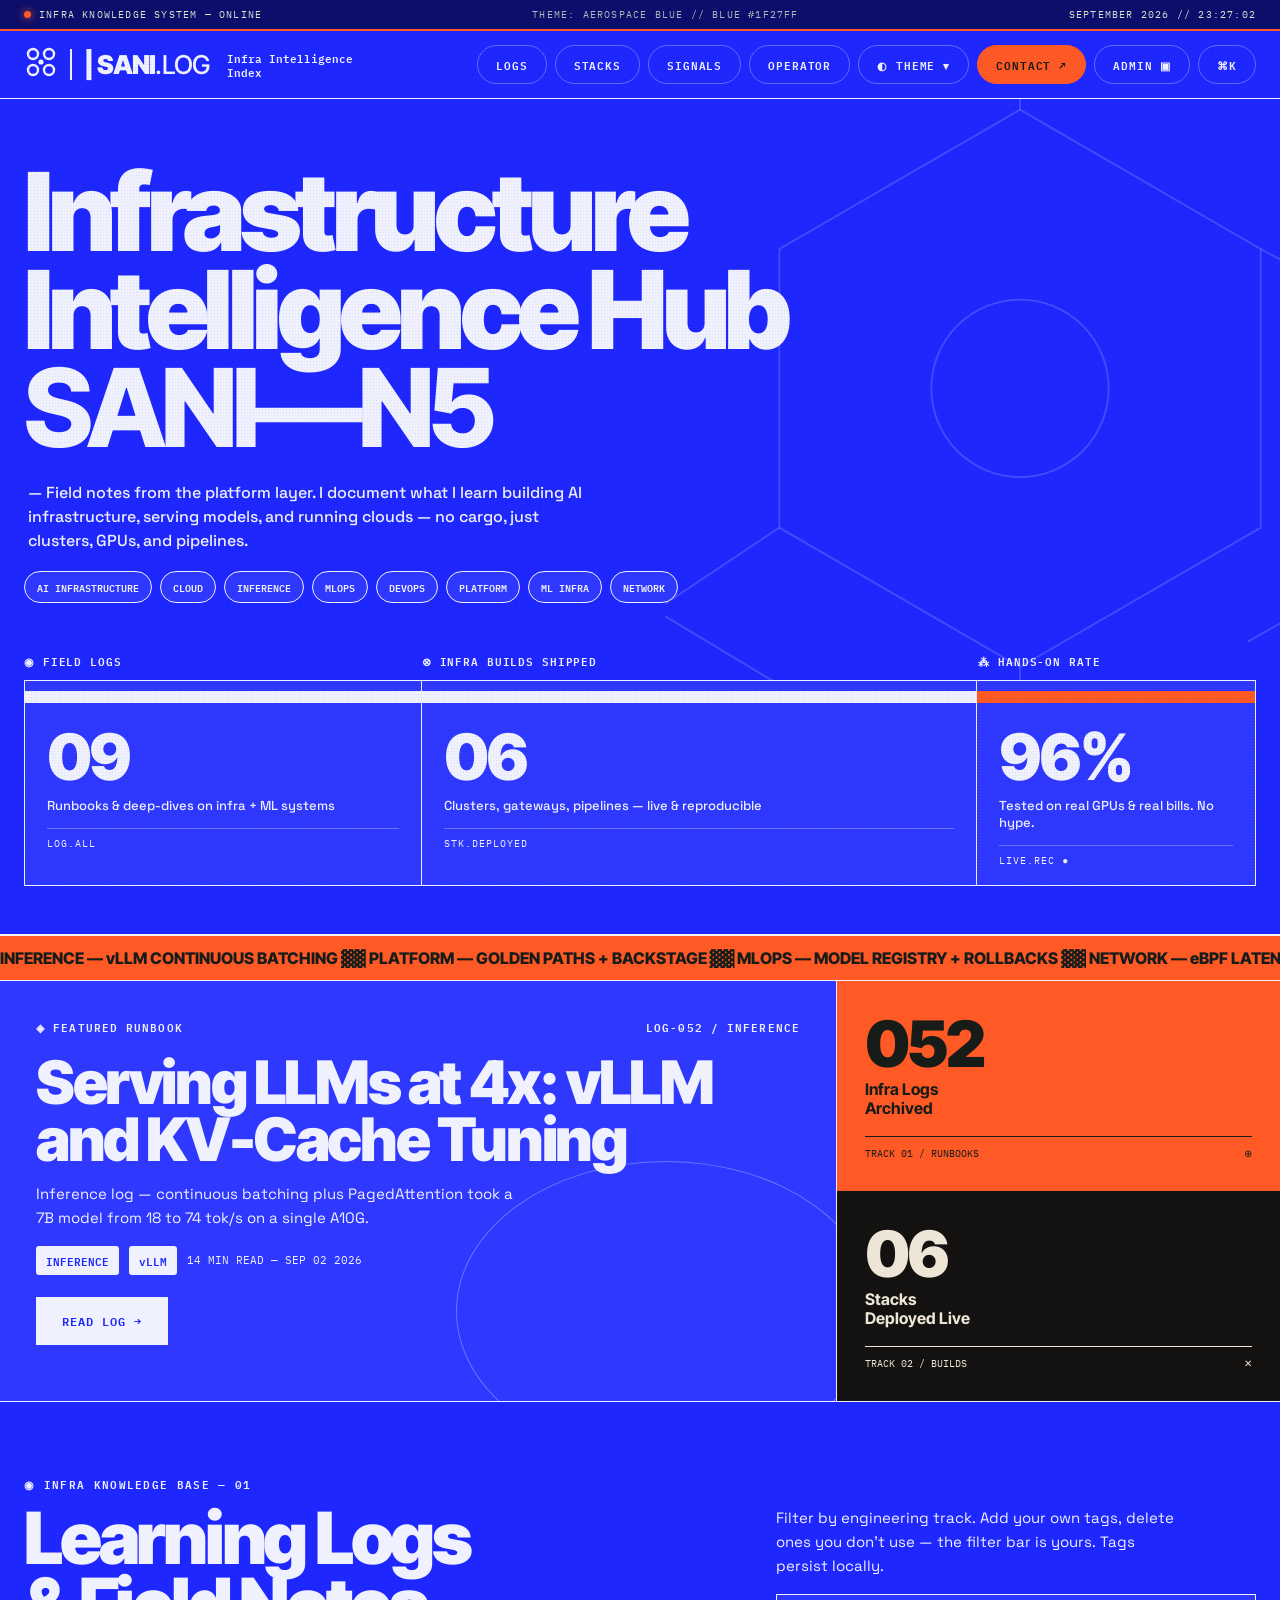
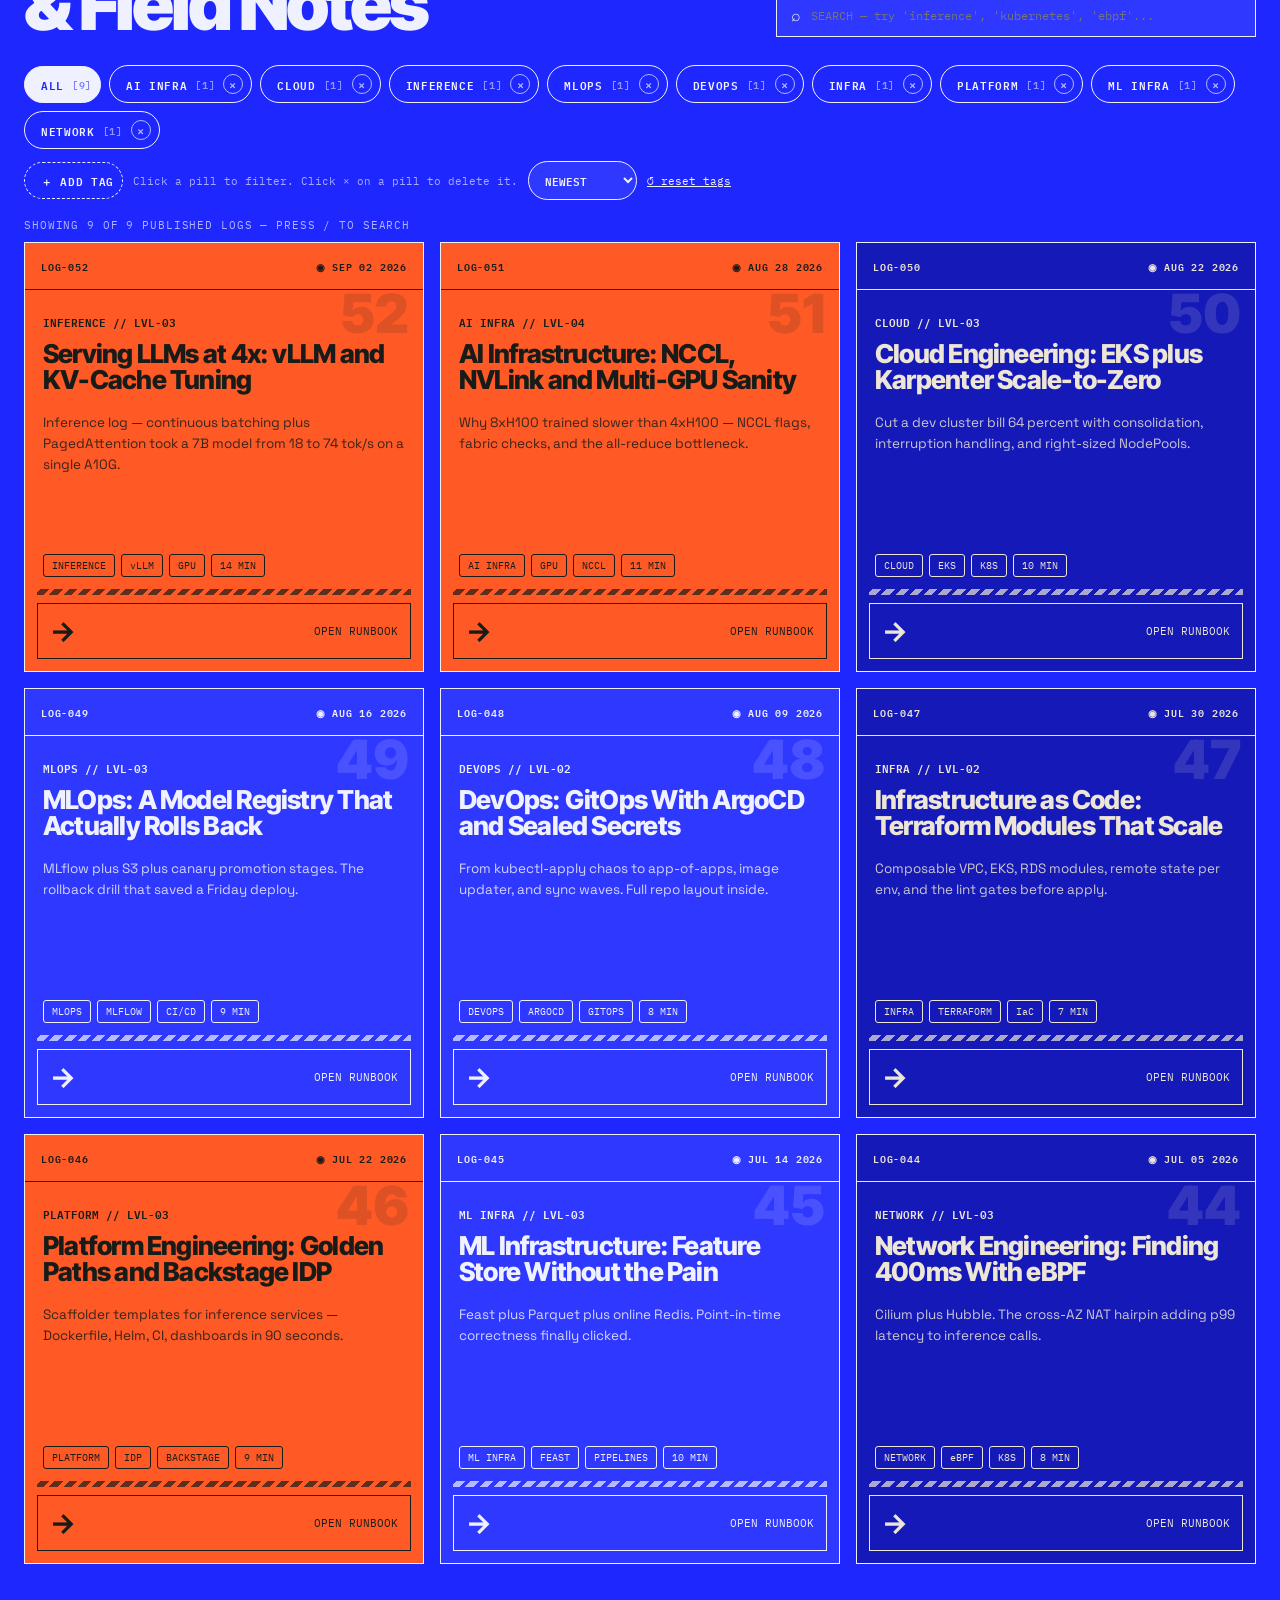
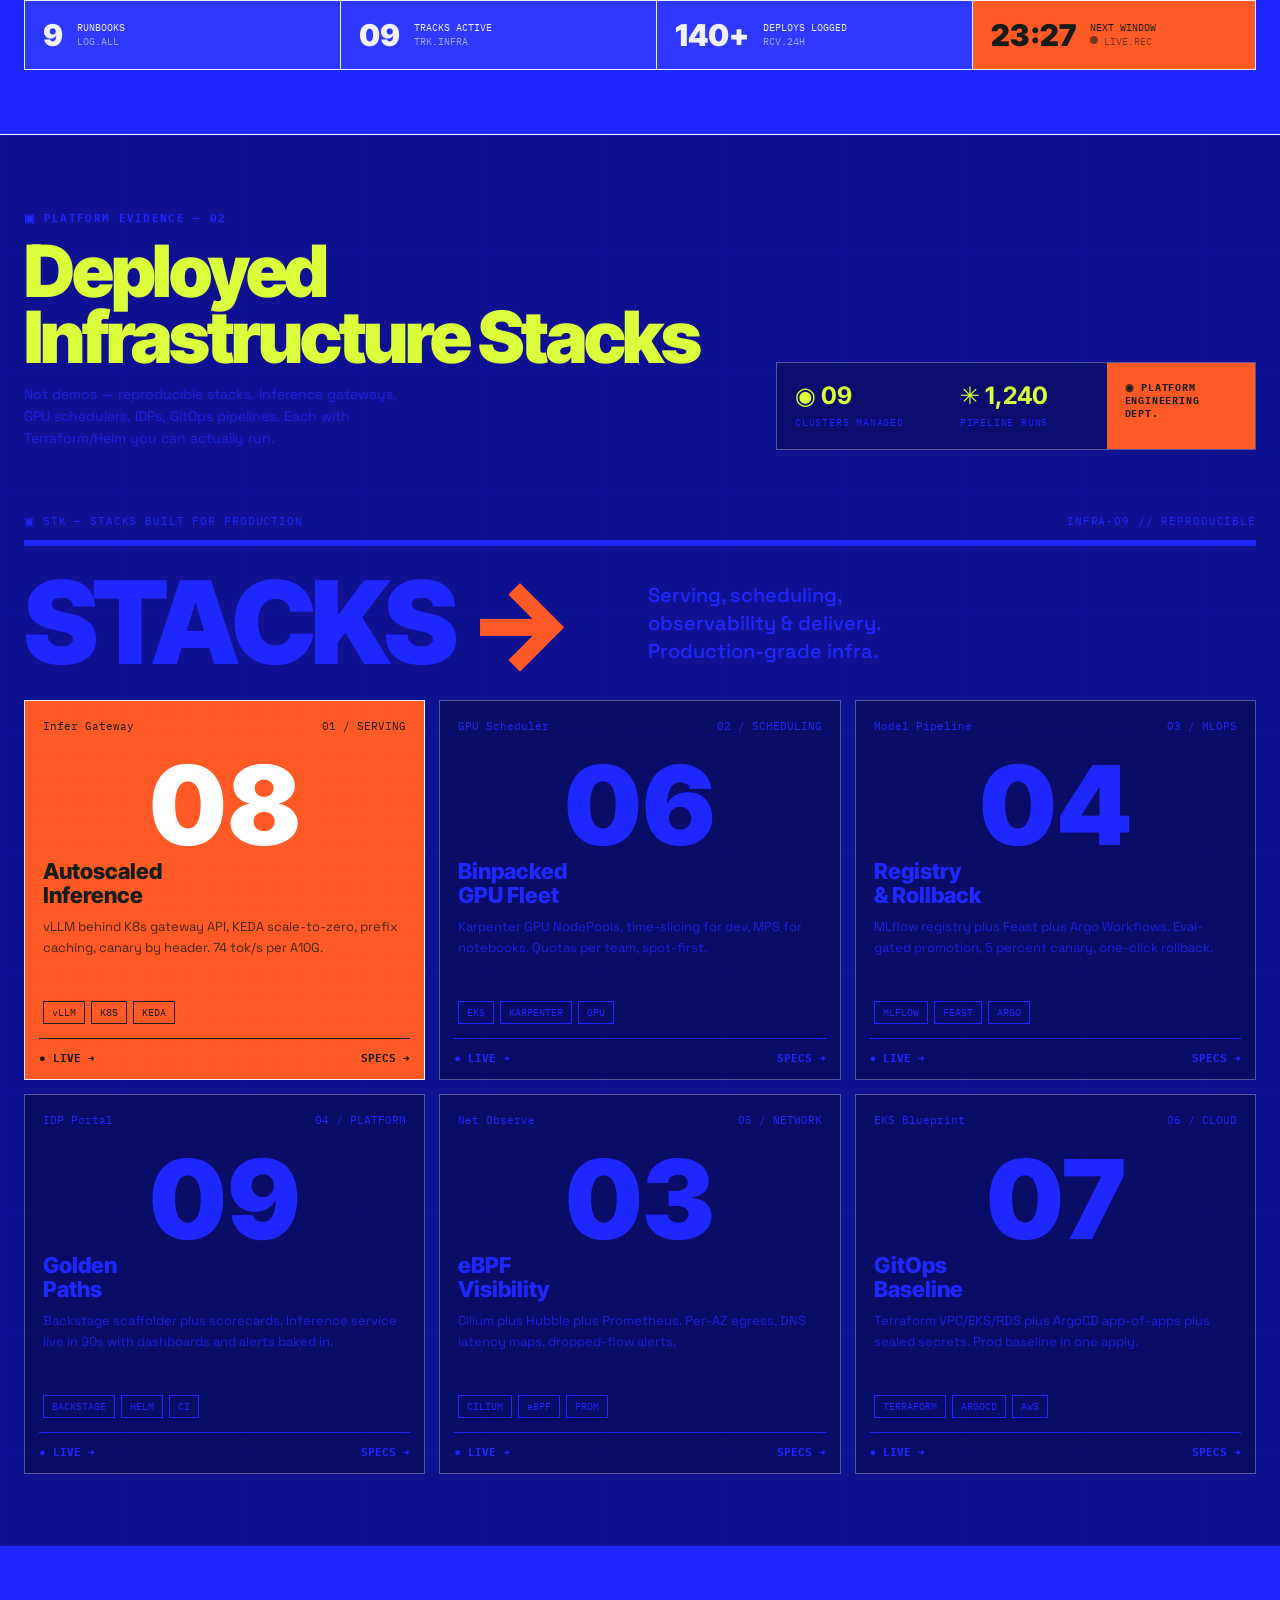
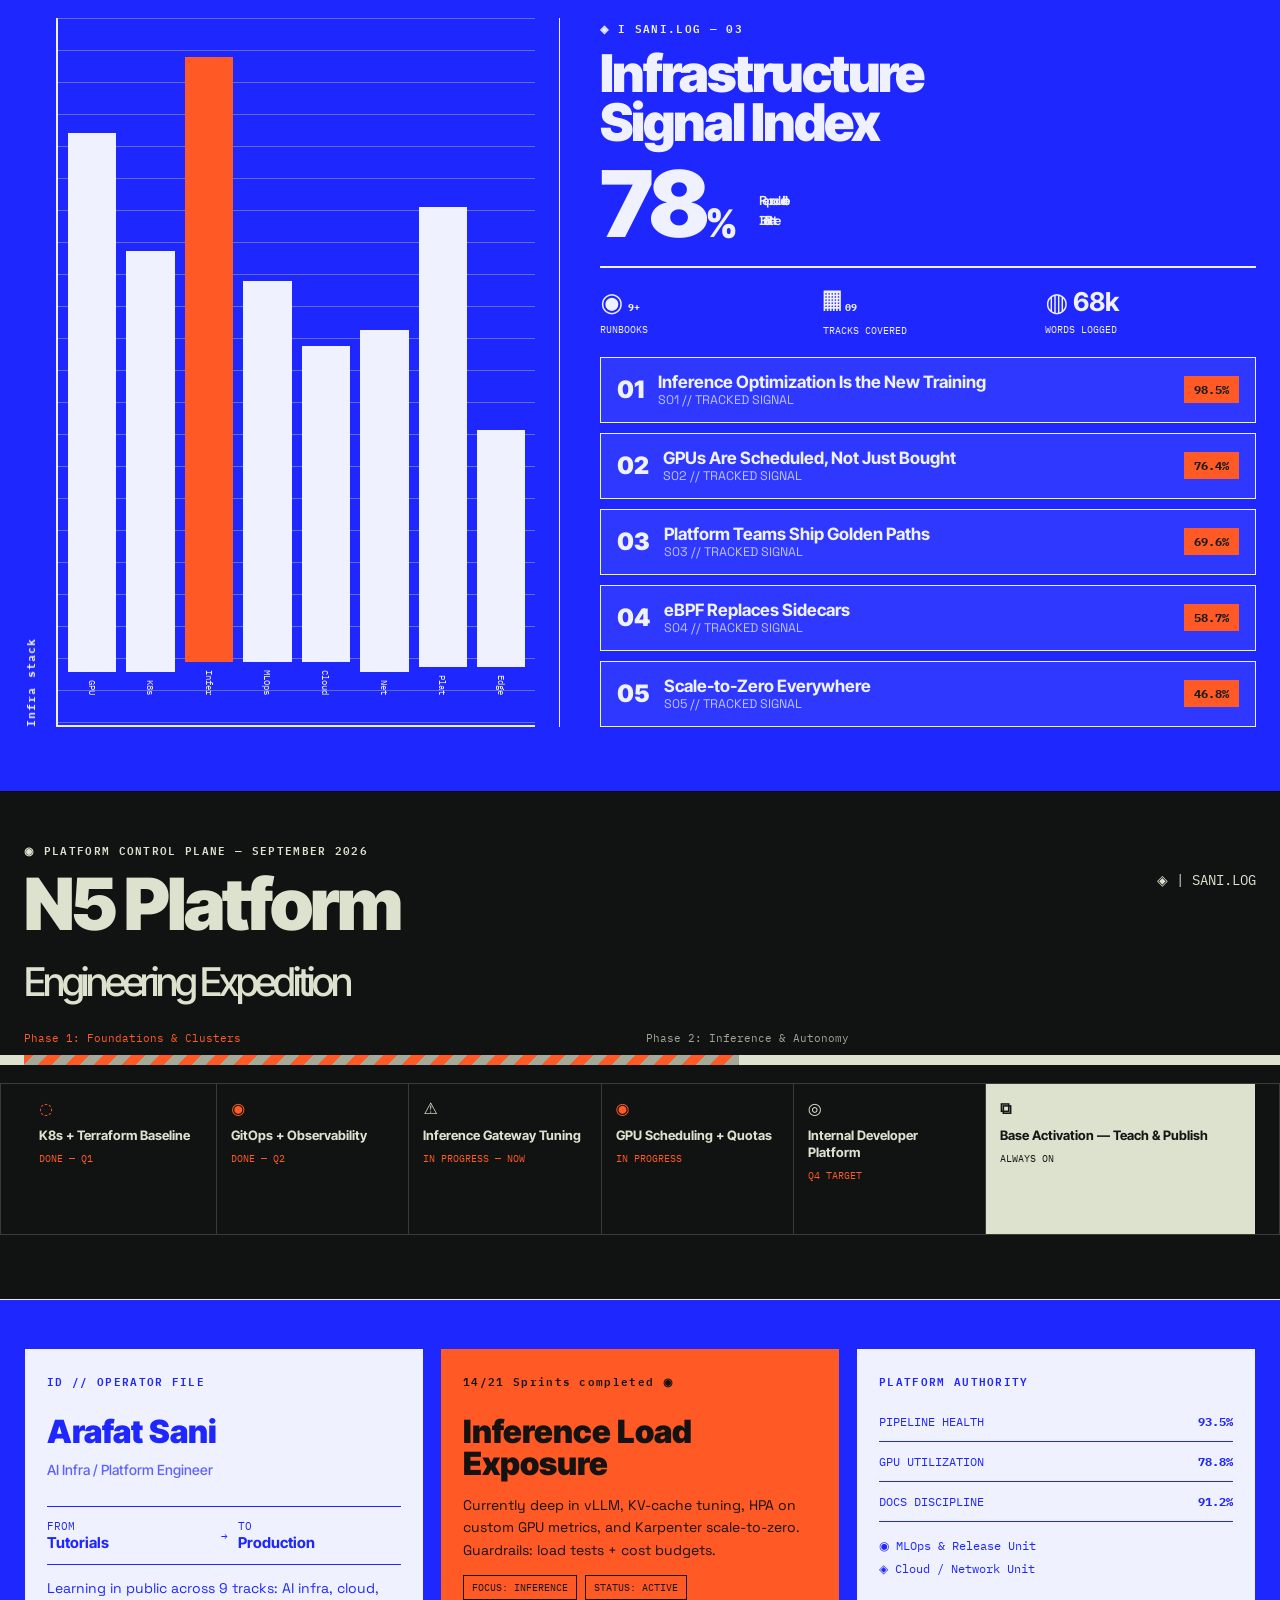
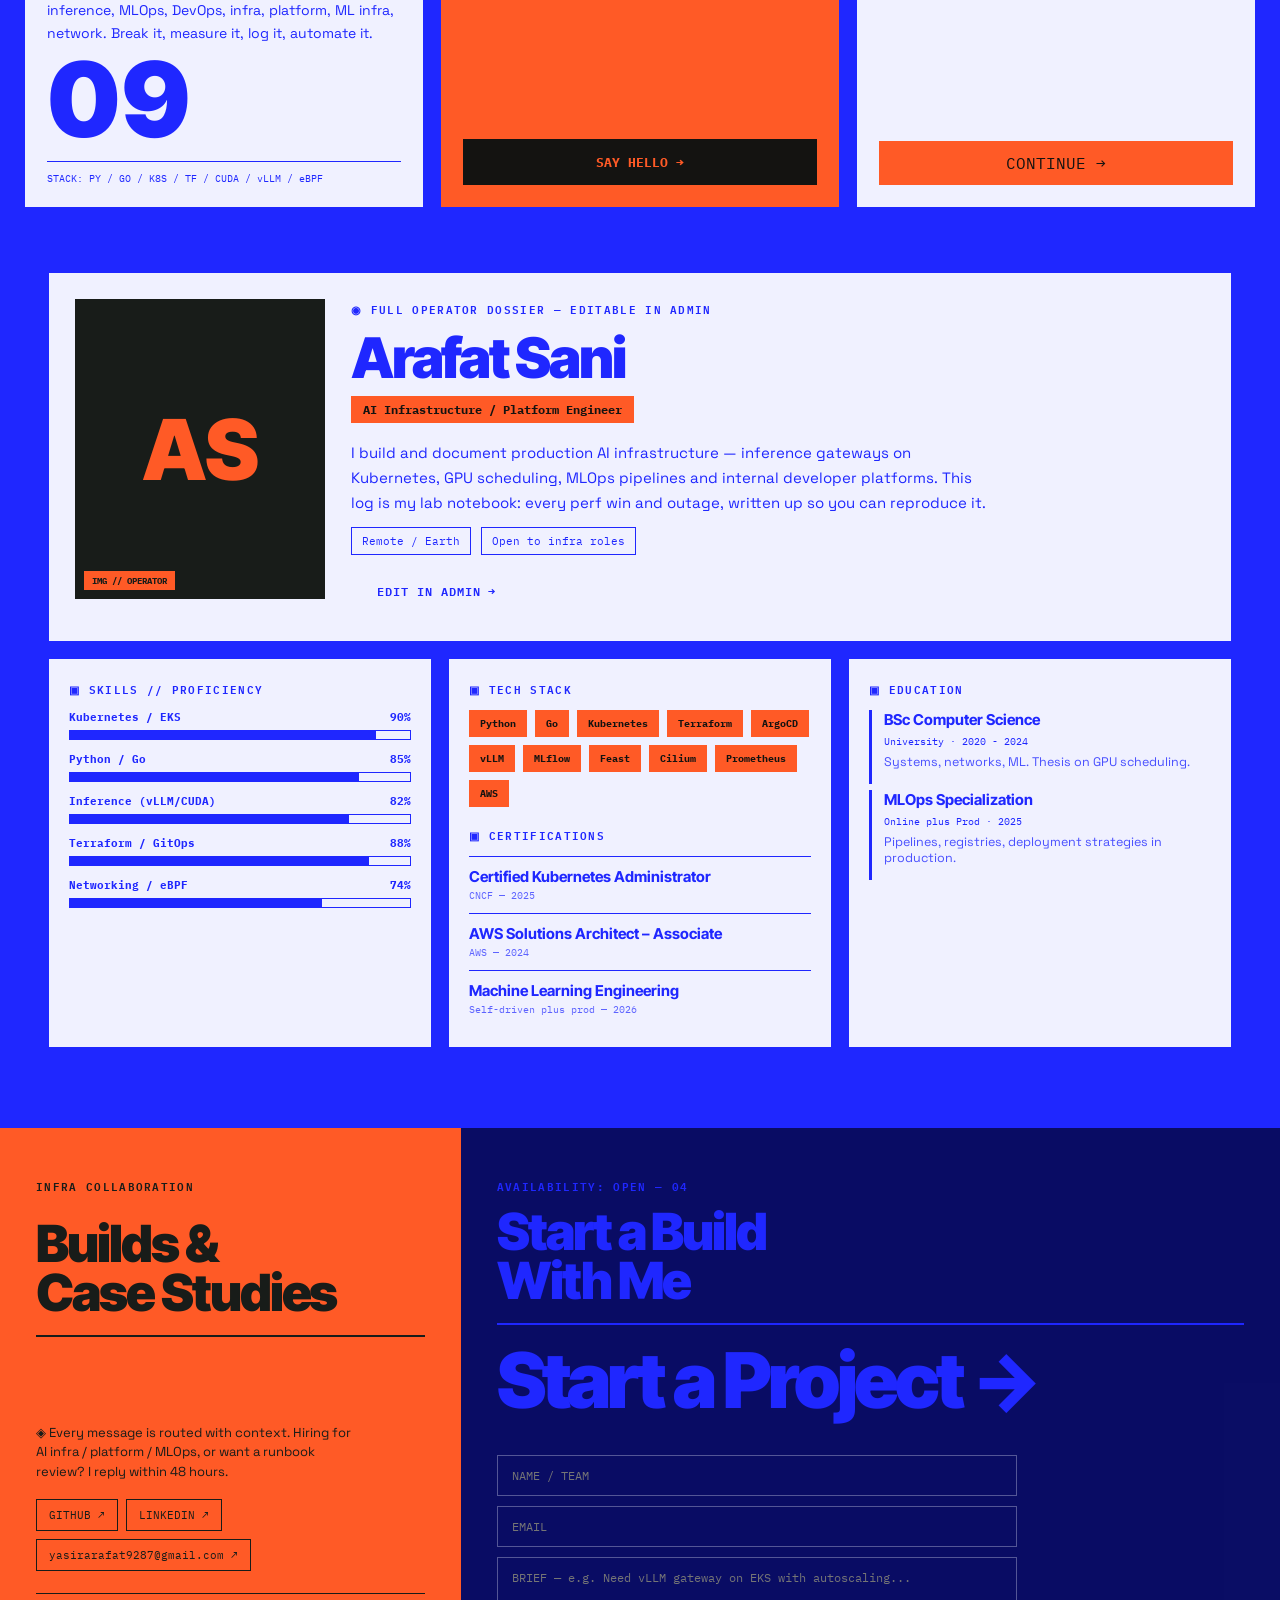
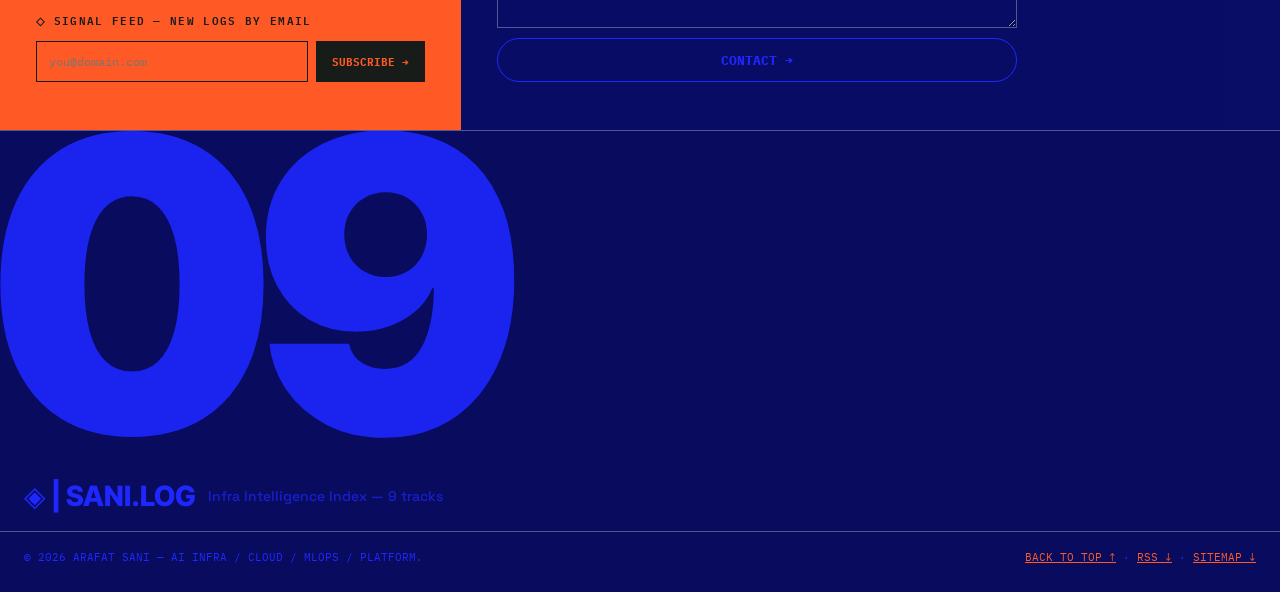
==== commit a75bb72f: "Responsive overhaul, cache-busting, 404 page, security headers" ====
--- a/index.html
+++ b/index.html
@@ -16,7 +16,7 @@
 <link rel="preconnect" href="https://fonts.googleapis.com">
 <link rel="preconnect" href="https://fonts.gstatic.com" crossorigin>
 <link href="https://fonts.googleapis.com/css2?family=Archivo:wght@500;600;700;800;900&family=Inter+Tight:wght@500;600;700;800;900&family=IBM+Plex+Mono:wght@400;500;600&family=Space+Grotesk:wght@400;500;600;700&display=swap" rel="stylesheet">
-<link rel="stylesheet" href="styles.css" />
+<link rel="stylesheet" href="styles.css?v=2" />
 <script src="https://cdn.jsdelivr.net/npm/@supabase/supabase-js@2"></script>
 <script>try{document.documentElement.dataset.theme=localStorage.getItem('sani_theme')||'aerospace'}catch(e){}</script>
 </head>
@@ -67,6 +67,7 @@
     <a href="#about">04 / OPERATOR</a>
     <a href="#contact">05 / CONTACT</a>
     <a href="#" id="mobileAdmin">06 / ADMIN ▣</a>
+    <a href="#" id="mobilePal">07 / SEARCH ⌘K</a>
   </div>
 </header>
 
@@ -597,6 +598,6 @@
   </article>
 </div>
 
-<script src="app.js"></script>
+<script src="app.js?v=2"></script>
 </body>
 </html>
--- a/styles.css
+++ b/styles.css
@@ -595,12 +595,38 @@
 @media(max-width:640px){
   .logs-grid,.stack-cards{grid-template-columns:1fr}
   .stat-grid,.data-strip{grid-template-columns:1fr}
+  .nav-inner{padding:12px 14px;gap:10px}
+  .brand-type{font-size:20px}
+  .nav-pills{gap:6px}
   .nav-pills .pill{display:none}
-  .nav-pills .pill-solid,.theme-wrap{display:block}
+  .nav-pills .pill-solid{display:none}
+  .theme-wrap{display:block}
+  .nav-pills .theme-wrap .pill{display:inline-block;padding:8px 12px}
   .menu-btn{display:block}
   .brand-sub{display:none}
+  .sysbar-inner{padding:8px 14px;font-size:9px}
   .hero-inner{padding-top:36px}
+  .mega{font-size:10.5vw;letter-spacing:-.04em}
+  .h-xl{font-size:9.5vw}
+  .h-lg{font-size:8.5vw}
+  .feat-left{padding:26px 20px}
+  .feat-left h2{font-size:9vw}
   .timeline{grid-template-columns:1fr}
+  .proj-totals{grid-template-columns:1fr}
+  .phase-row{flex-direction:column;gap:4px}
+  .sig-meta b{font-size:22px}
   .modal-card{inset:2vh 50%}
+  .modal-body{padding:20px 18px}
+  .modal-body h2{font-size:26px}
+  .modal-content{font-size:14.5px}
+  .modal-content pre{font-size:11px}
+  .admin-form .f2,.series-nav,.ai-box .f2{grid-template-columns:1fr}
+  .op-card{min-height:0;padding:18px}
+  .op-big{font-size:72px}
+  .profile-head{padding:18px}
+  .pf-card{padding:16px;min-height:0}
+  .foot-brand{font-size:22px}
+  .news-row{flex-direction:column}
+  .news-row button{width:100%}
   .sysbar-theme{display:none}
 }
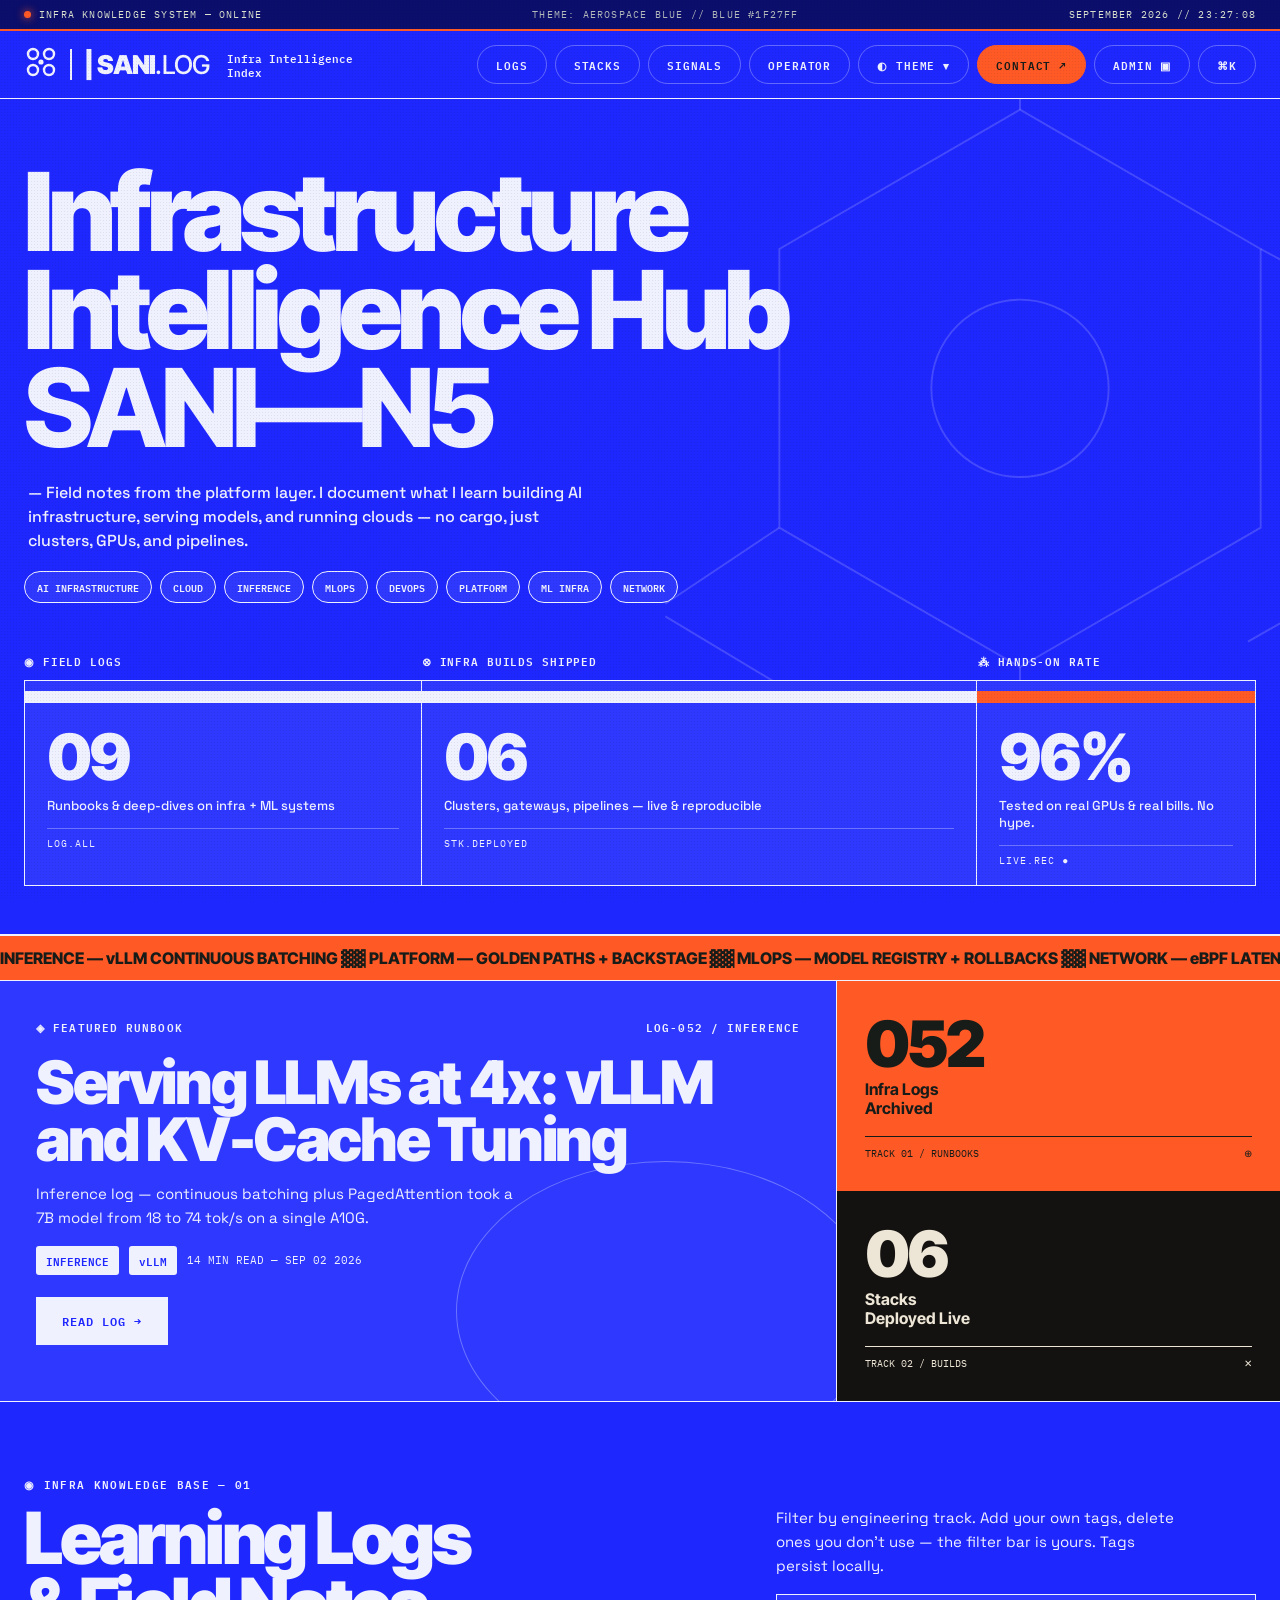
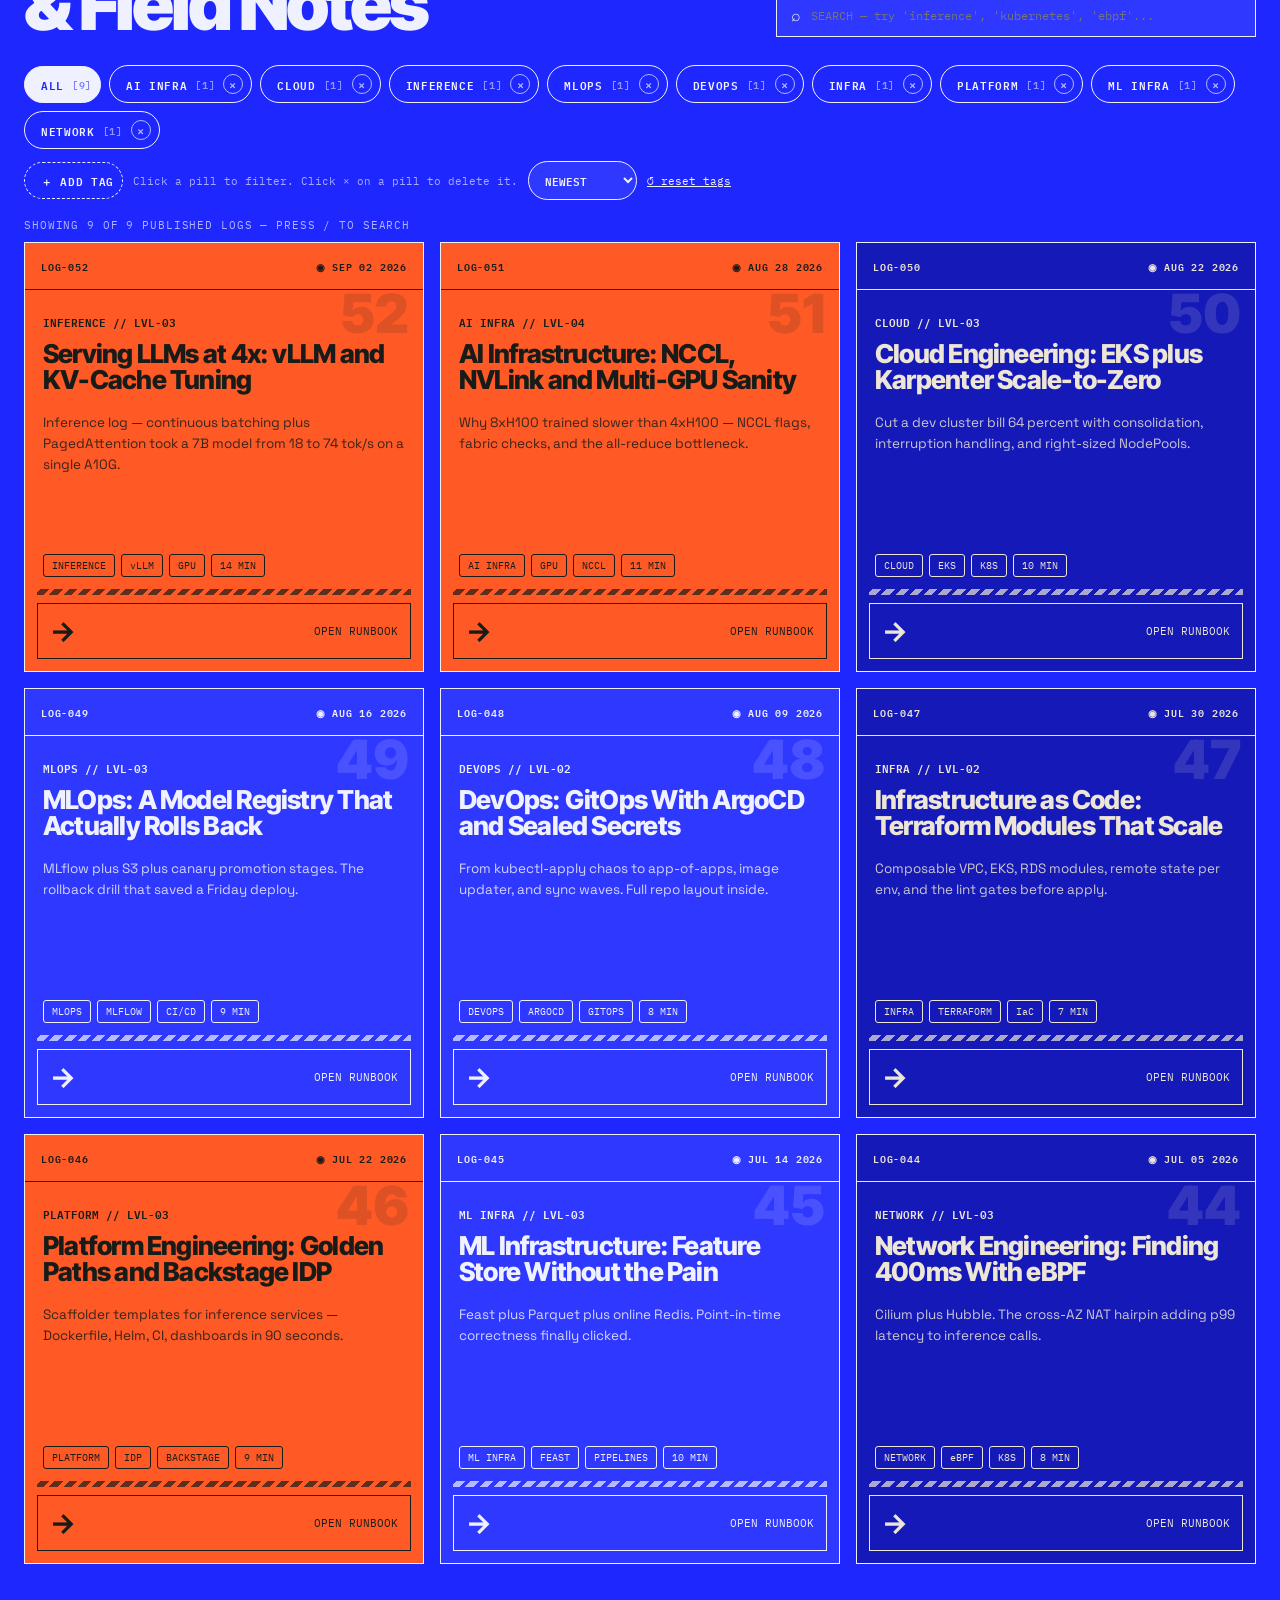
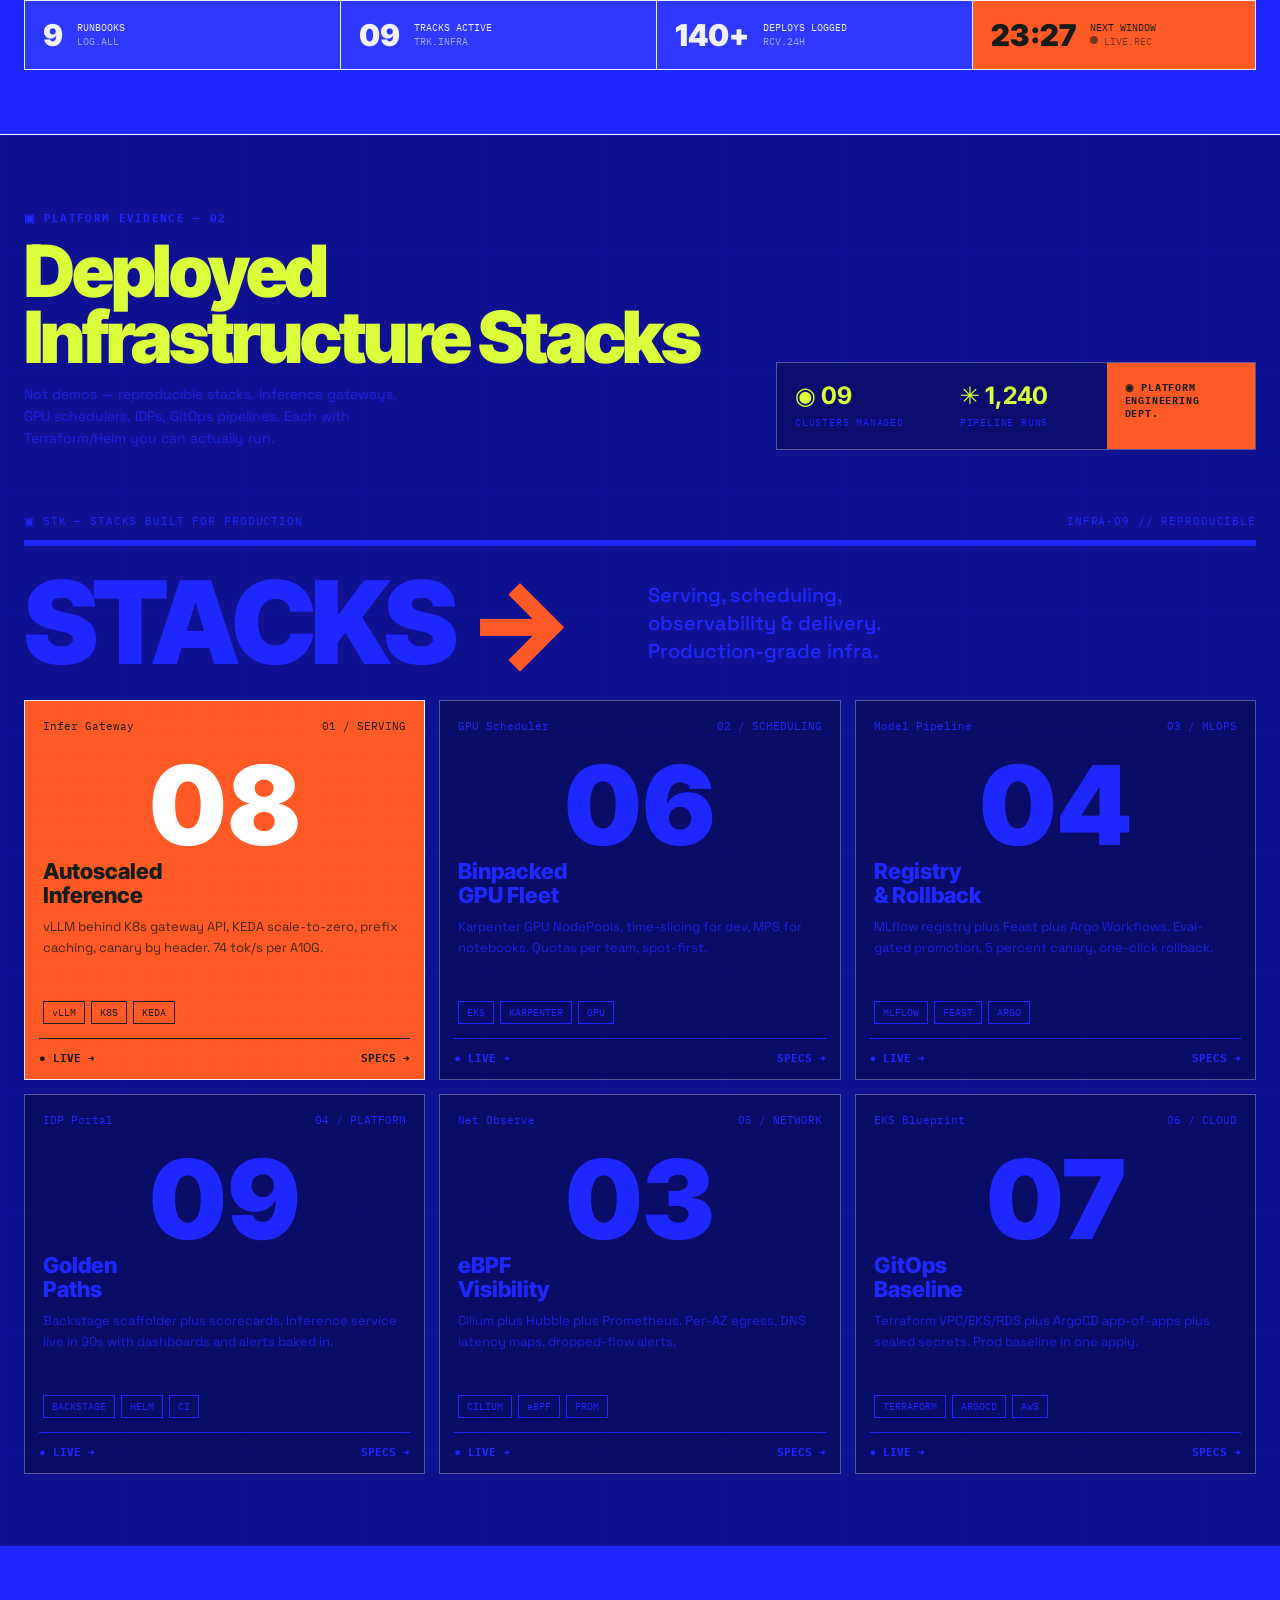
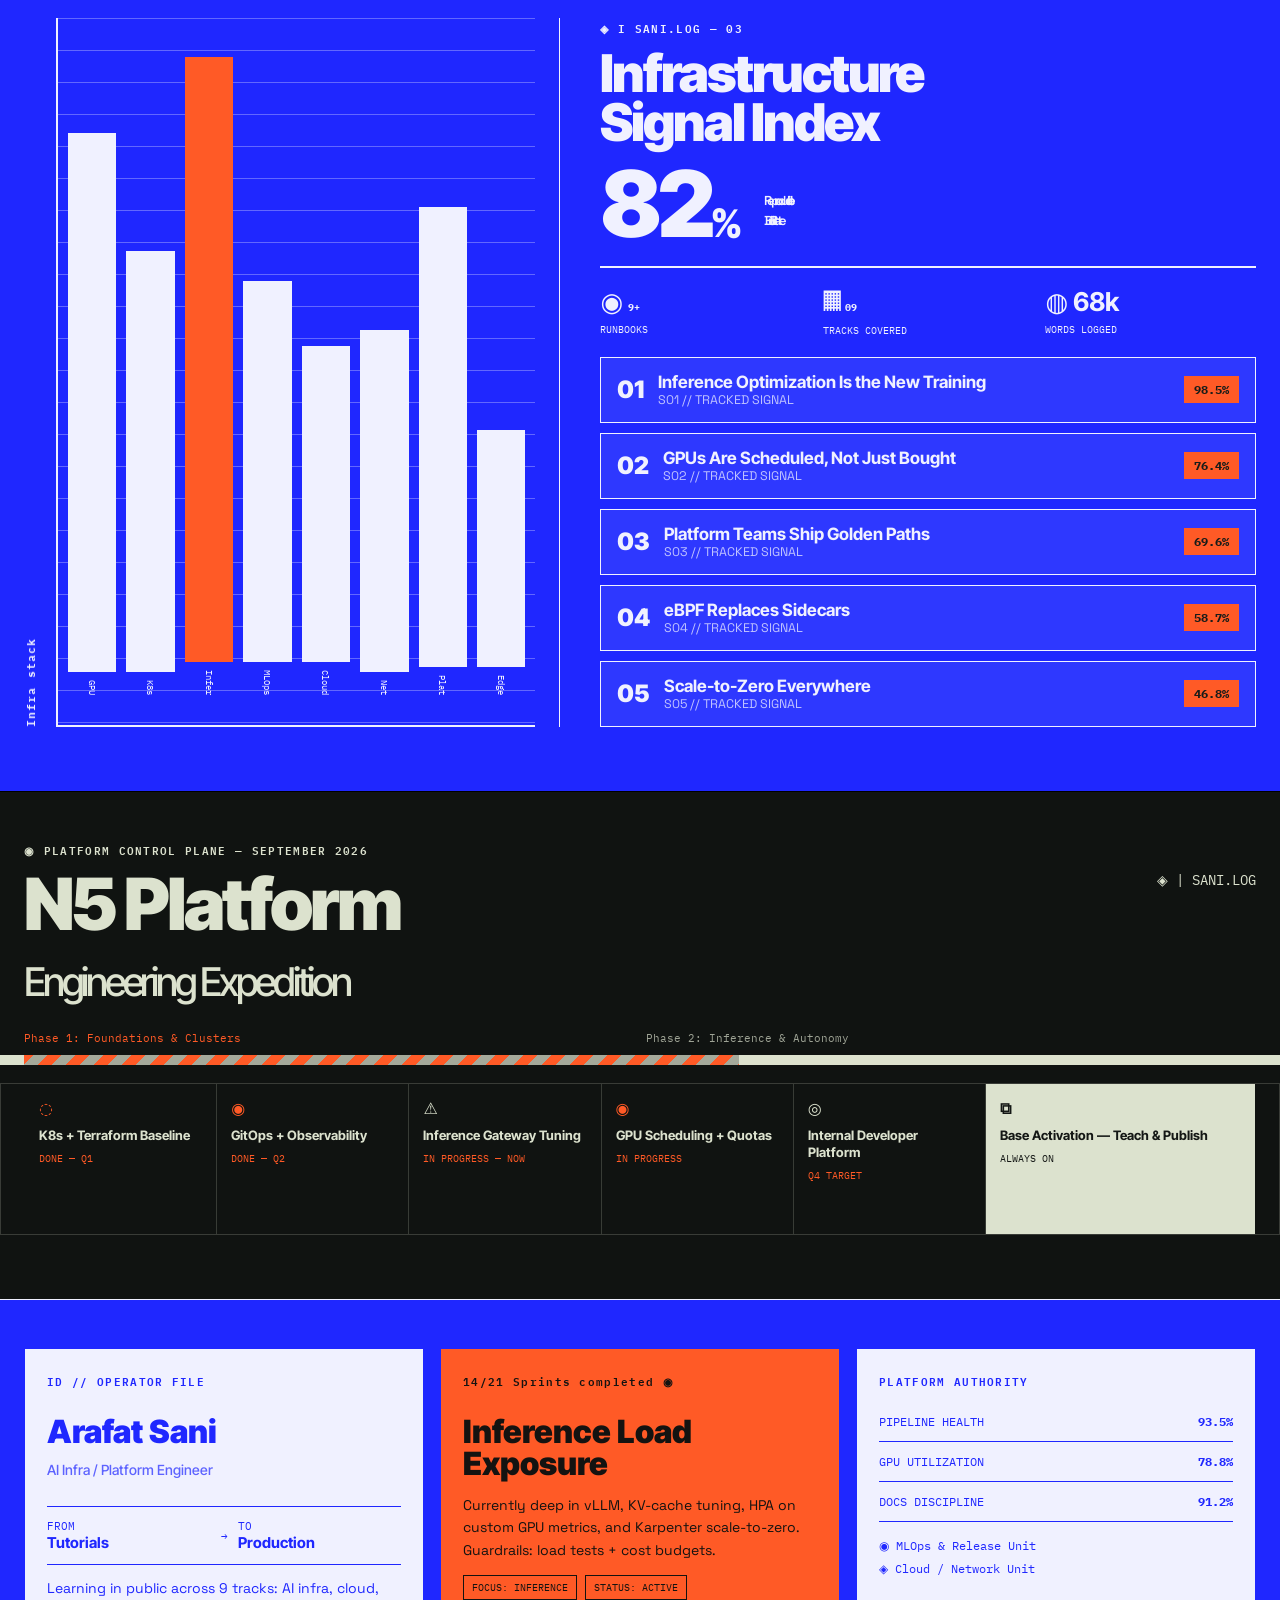
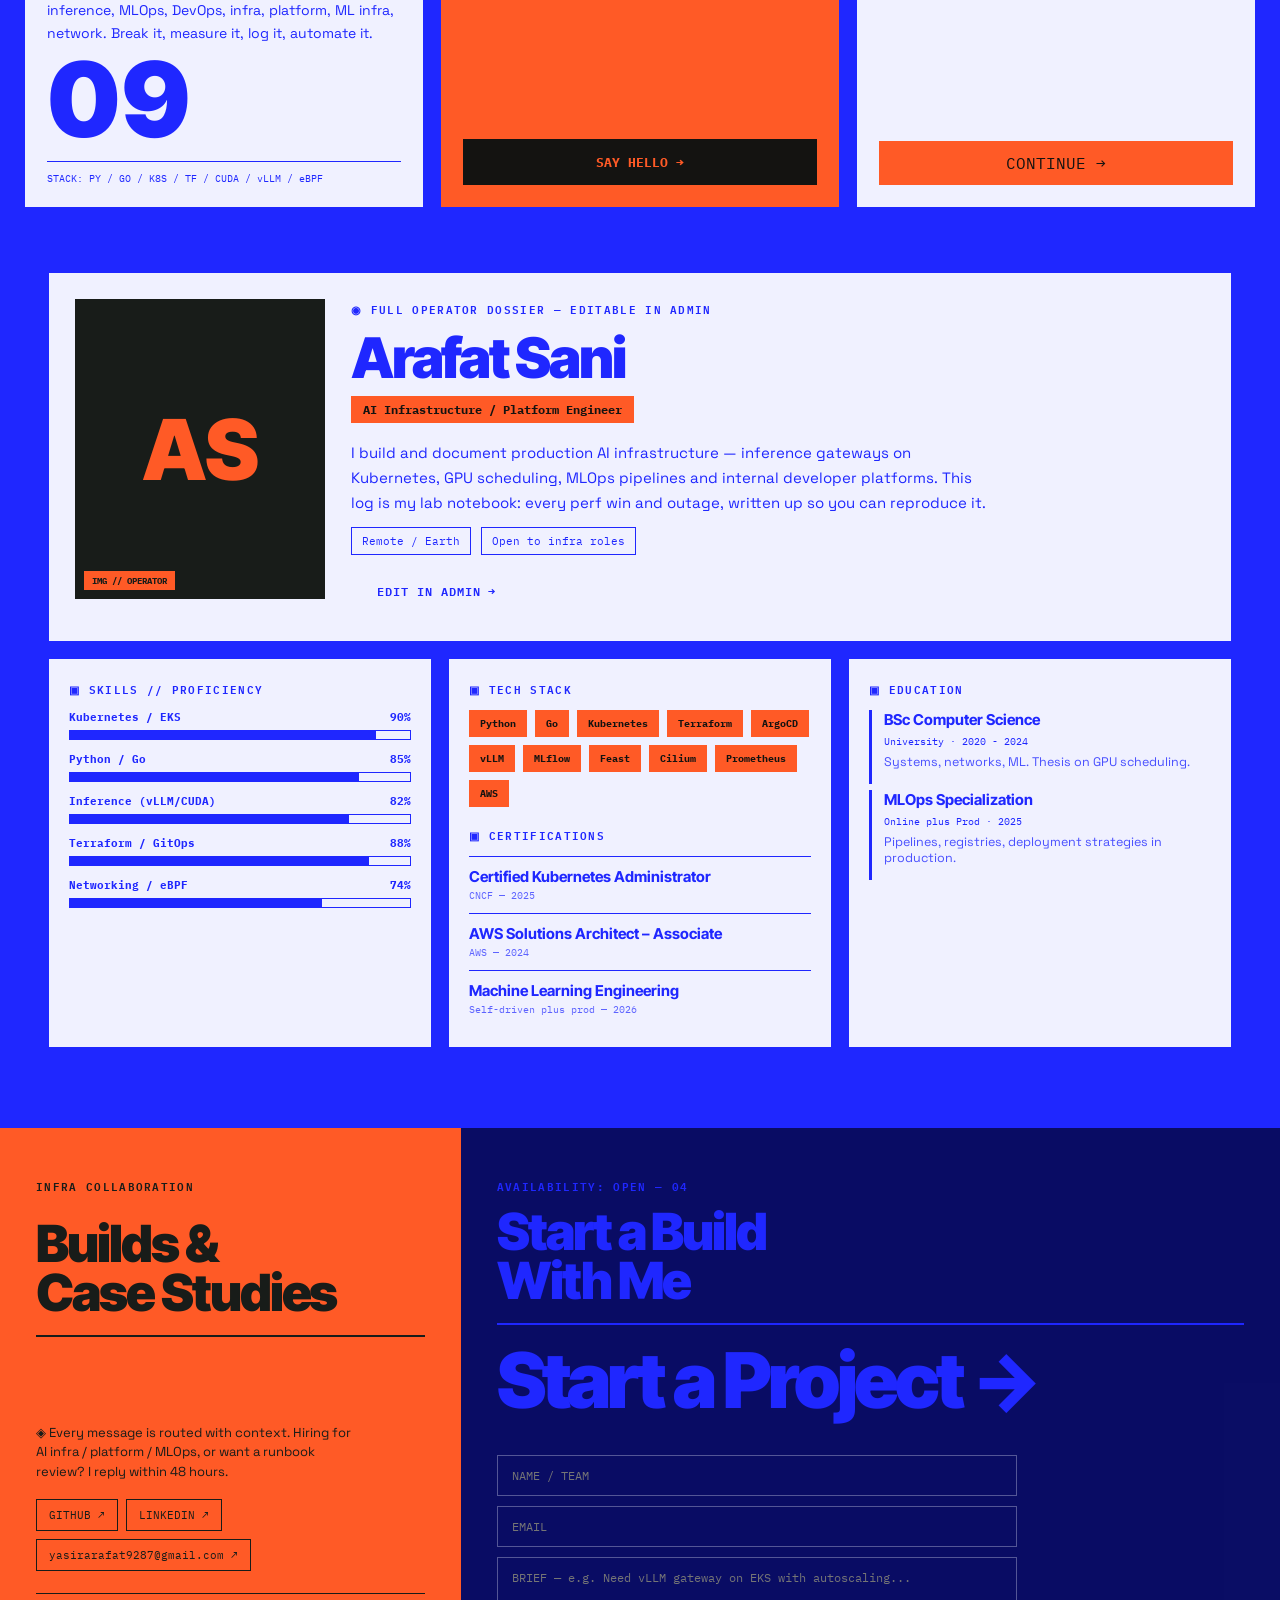
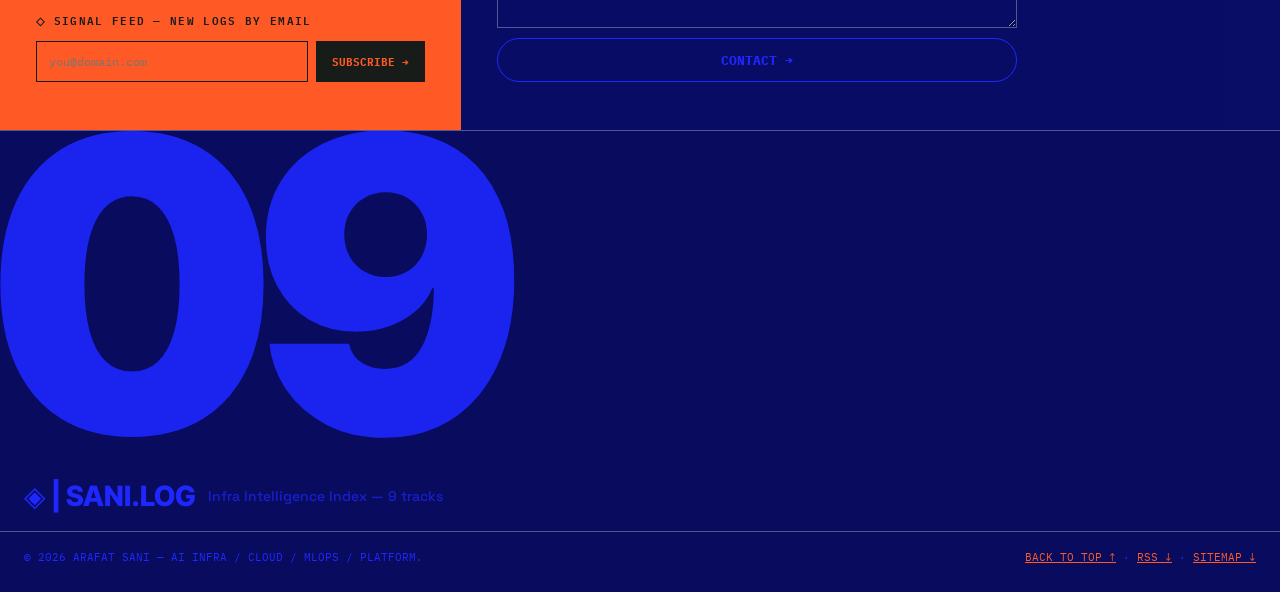
==== commit f8d45b92: "Tier 1+2 AI: server proxy, draft gen, meta/TLDR, social kit, cover art" ====
--- a/index.html
+++ b/index.html
@@ -398,6 +398,12 @@
       <button data-tab="settings">SYNC</button>
     </div>
     <div class="admin-pane" data-pane="posts">
+      <div class="admin-form">
+        <h4>✨ AI DRAFT FROM IDEA</h4>
+        <input id="aiTopic" placeholder="TOPIC e.g. eBPF conntrack pressure under 10k rps" />
+        <div class="f2"><select id="aiTrack"></select><select id="aiDepth"><option value="standard">STANDARD ~700 WORDS</option><option value="quick">QUICK ~300 WORDS</option><option value="deep">DEEP DIVE ~1200 WORDS</option></select></div>
+        <button class="btn-ink" id="aiDraftBtn">✨ GENERATE DRAFT →</button>
+      </div>
       <button class="btn-ink" id="newPostBtn">＋ NEW LOG</button>
       <div id="adminPostList"></div>
       <form id="postForm" class="admin-form" hidden>
@@ -407,12 +413,14 @@
         <input id="pfExcerpt" placeholder="EXCERPT / SUBTITLE *" />
         <div class="f2"><input id="pfLevel" placeholder="LVL e.g. LVL-03" /><label class="chk"><input type="checkbox" id="pfHot" /> FEATURED</label></div>
         <div class="f2"><select id="pfStatus"><option value="published">PUBLISHED</option><option value="draft">DRAFT</option><option value="scheduled">SCHEDULED</option></select><input id="pfCover" placeholder="COVER IMAGE URL (optional)" /></div>
+        <button type="button" id="pfCoverBtn">🎨 GENERATE COVER →</button>
         <div class="f2"><input id="pfSeries" placeholder="SERIES e.g. inference-path" /><input id="pfPublishAt" type="datetime-local" title="Schedule: publish at this time" /></div>
         <div class="f2"><label class="chk">⇪ COVER FILE<input type="file" id="pfCoverFile" accept="image/*" hidden /></label><label class="chk"><input type="checkbox" id="pfMd" checked /> MARKDOWN MODE</label></div>
         <input id="pfTags" placeholder="TAGS comma-separated — INFERENCE, vLLM, GPU" />
         <textarea id="pfBody" rows="8" placeholder="BODY — Markdown (## heading, **bold**, ```code) or HTML"></textarea>
         <button type="button" id="pfPreviewBtn">👁 PREVIEW →</button>
         <div class="md-preview" id="pfPreview" hidden></div>
+        <button type="button" id="pfMetaBtn">✨ META (tags / excerpt / TL;DR) →</button>
         <div class="f2"><button type="submit" class="btn-ink">SAVE →</button><button type="button" id="postFormCancel">CANCEL</button></div>
       </form>
     </div>
@@ -462,6 +470,7 @@
         <h4>SUPABASE SYNC (Postgres backend)</h4>
         <input id="sbUrl" placeholder="SUPABASE_URL https://xyz.supabase.co" />
         <input id="sbKey" placeholder="SUPABASE_ANON_KEY" />
+        <input id="proxySecret" placeholder="PROXY SECRET (matches AI_SHARED_SECRET on server, optional)" />
         <div class="f2"><button type="submit" class="btn-ink">CONNECT →</button><button type="button" id="sbDisconnect">DISCONNECT</button></div>
         <p class="sb-note">Run this SQL once in Supabase → SQL Editor. Then every CRUD in this panel writes to Postgres <i>and</i> local cache.</p>
         <pre class="sb-sql">create table if not exists posts (id text primary key, num text, cat text, cat_label text, title text, excerpt text, read text, date text, level text, hot boolean, tags text[], body text, status text default 'published', cover text default '', series text default '', publish_at text default '', format text default 'html', raw text default '');
@@ -555,6 +564,22 @@
   </div>
 </div>
 
+<!-- ═════════ SOCIAL KIT MODAL ═════════ -->
+<div class="palette" id="socialModal" aria-hidden="true">
+  <div class="modal-backdrop" data-soc-close></div>
+  <div class="pal-card">
+    <div class="resume-head"><b>⇄ SOCIAL KIT</b><button id="socialClose" aria-label="Close">✕</button></div>
+    <div class="resume-body">
+      <label class="r-label">X THREAD (numbered, post-ready)</label>
+      <textarea id="socThread" rows="8" readonly></textarea>
+      <div class="m-add-row"><button id="socCopyX">COPY X →</button></div>
+      <label class="r-label">LINKEDIN POST</label>
+      <textarea id="socLi" rows="8" readonly></textarea>
+      <div class="m-add-row"><button id="socCopyLi">COPY LINKEDIN →</button><button id="socDl">⇩ DOWNLOAD .TXT</button></div>
+    </div>
+  </div>
+</div>
+
 <!-- ═════════ COMMAND PALETTE (CTRL+K) ═════════ -->
 <div class="palette" id="palette" aria-hidden="true">
   <div class="modal-backdrop" data-pal-close></div>
--- a/styles.css
+++ b/styles.css
@@ -347,12 +347,20 @@
 
 /* MODAL */
 .modal{position:fixed;inset:0;z-index:300;display:none}
-.modal.open{display:block}
+.modal.open{display:flex;align-items:center;justify-content:center;padding:4vh 4vw}
 .modal-backdrop{position:absolute;inset:0;background:rgba(10,12,10,.7);backdrop-filter:blur(4px)}
-.modal-card{position:absolute;inset:4vh 50%;transform:translateX(-50%);width:min(780px,93vw);background:#DDE3D0;color:#181C19;border:2px solid #181C19;display:flex;flex-direction:column;max-height:92vh;overflow:hidden}
+.modal-card{position:relative;width:min(780px,100%);margin:0;background:#DDE3D0;color:#181C19;border:2px solid #181C19;display:flex;flex-direction:column;max-height:92vh;overflow:hidden}
 .modal-top{display:flex;justify-content:space-between;align-items:center;background:#181C19;color:#DCE2CE;font-family:var(--mono);font-size:12px;padding:12px 18px;gap:10px}
 .modal-top button{background:#DCE2CE;border:none;width:32px;height:32px;border-radius:50%;cursor:pointer;font-weight:800;flex-shrink:0}
 .modal-progress{height:6px;background:rgba(0,0,0,.15)}
+.modal-top,.modal-progress{flex-shrink:0}
+.modal-body{flex:1;min-height:0}
+#mKicker{min-width:0;overflow:hidden;text-overflow:ellipsis;white-space:nowrap}
+.m-add-row input{min-width:0}
+.modal-content{overflow-wrap:break-word}
+.rel-row>div,.trend-row>div,.pal-item>span:nth-child(2),.admin-item>div{min-width:0}
+.rel-row b,.trend-row h4,.pal-item span{overflow-wrap:anywhere}
+@media(max-height:500px){.modal.open{padding:2vh 4vw}.modal-card{max-height:96vh}}
 .modal-progress i{display:block;height:100%;width:0;background:var(--orange)}
 .modal-body{overflow:auto;padding:28px 30px 24px}
 .modal-body h2{font-family:var(--disp);font-weight:900;font-size:clamp(28px,4vw,44px);line-height:1;letter-spacing:-.04em;margin-bottom:10px}
@@ -510,8 +518,8 @@
 
 /* ═════ COMMAND PALETTE ═════ */
 .palette{position:fixed;inset:0;z-index:350;display:none}
-.palette.open{display:block}
-.pal-card{position:absolute;top:12vh;left:50%;transform:translateX(-50%);width:min(560px,92vw);background:#141715;color:#EDE6D6;border:2px solid var(--orange);max-height:70vh;display:flex;flex-direction:column}
+.palette.open{display:flex;align-items:flex-start;justify-content:center;padding:12vh 4vw 4vh}
+.pal-card{position:relative;width:min(560px,100%);margin:0;background:#141715;color:#EDE6D6;border:2px solid var(--orange);max-height:70vh;display:flex;flex-direction:column}
 .pal-card input{background:transparent;border:none;border-bottom:1px solid rgba(255,255,255,.2);color:#EDE6D6;font-family:var(--mono);font-size:14px;padding:16px;outline:none}
 #palList{overflow:auto;padding:8px}
 .pal-item{display:grid;grid-template-columns:auto 1fr auto;gap:10px;align-items:center;padding:10px 12px;cursor:pointer;font-size:13px;border:1px solid transparent}
@@ -615,7 +623,7 @@
   .proj-totals{grid-template-columns:1fr}
   .phase-row{flex-direction:column;gap:4px}
   .sig-meta b{font-size:22px}
-  .modal-card{inset:2vh 50%}
+  .modal.open{padding:2vh 3vw}
   .modal-body{padding:20px 18px}
   .modal-body h2{font-size:26px}
   .modal-content{font-size:14.5px}
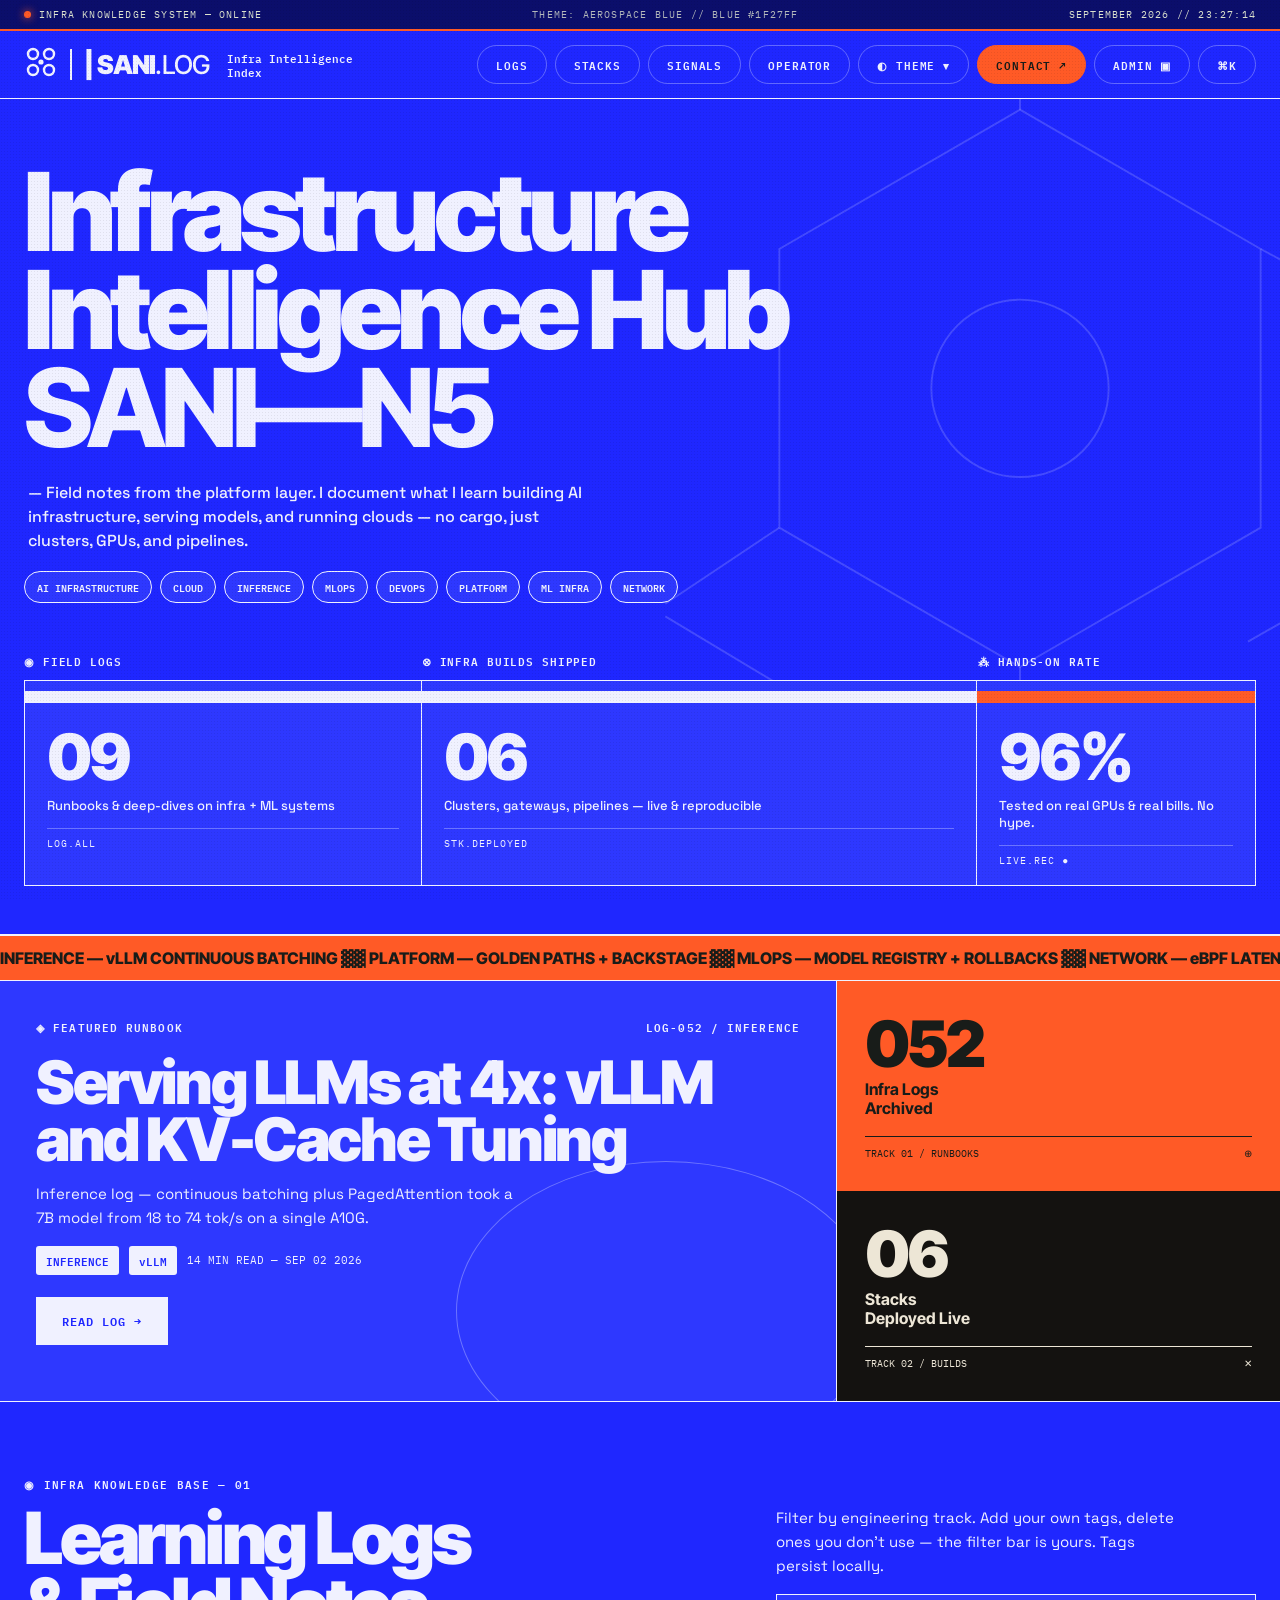
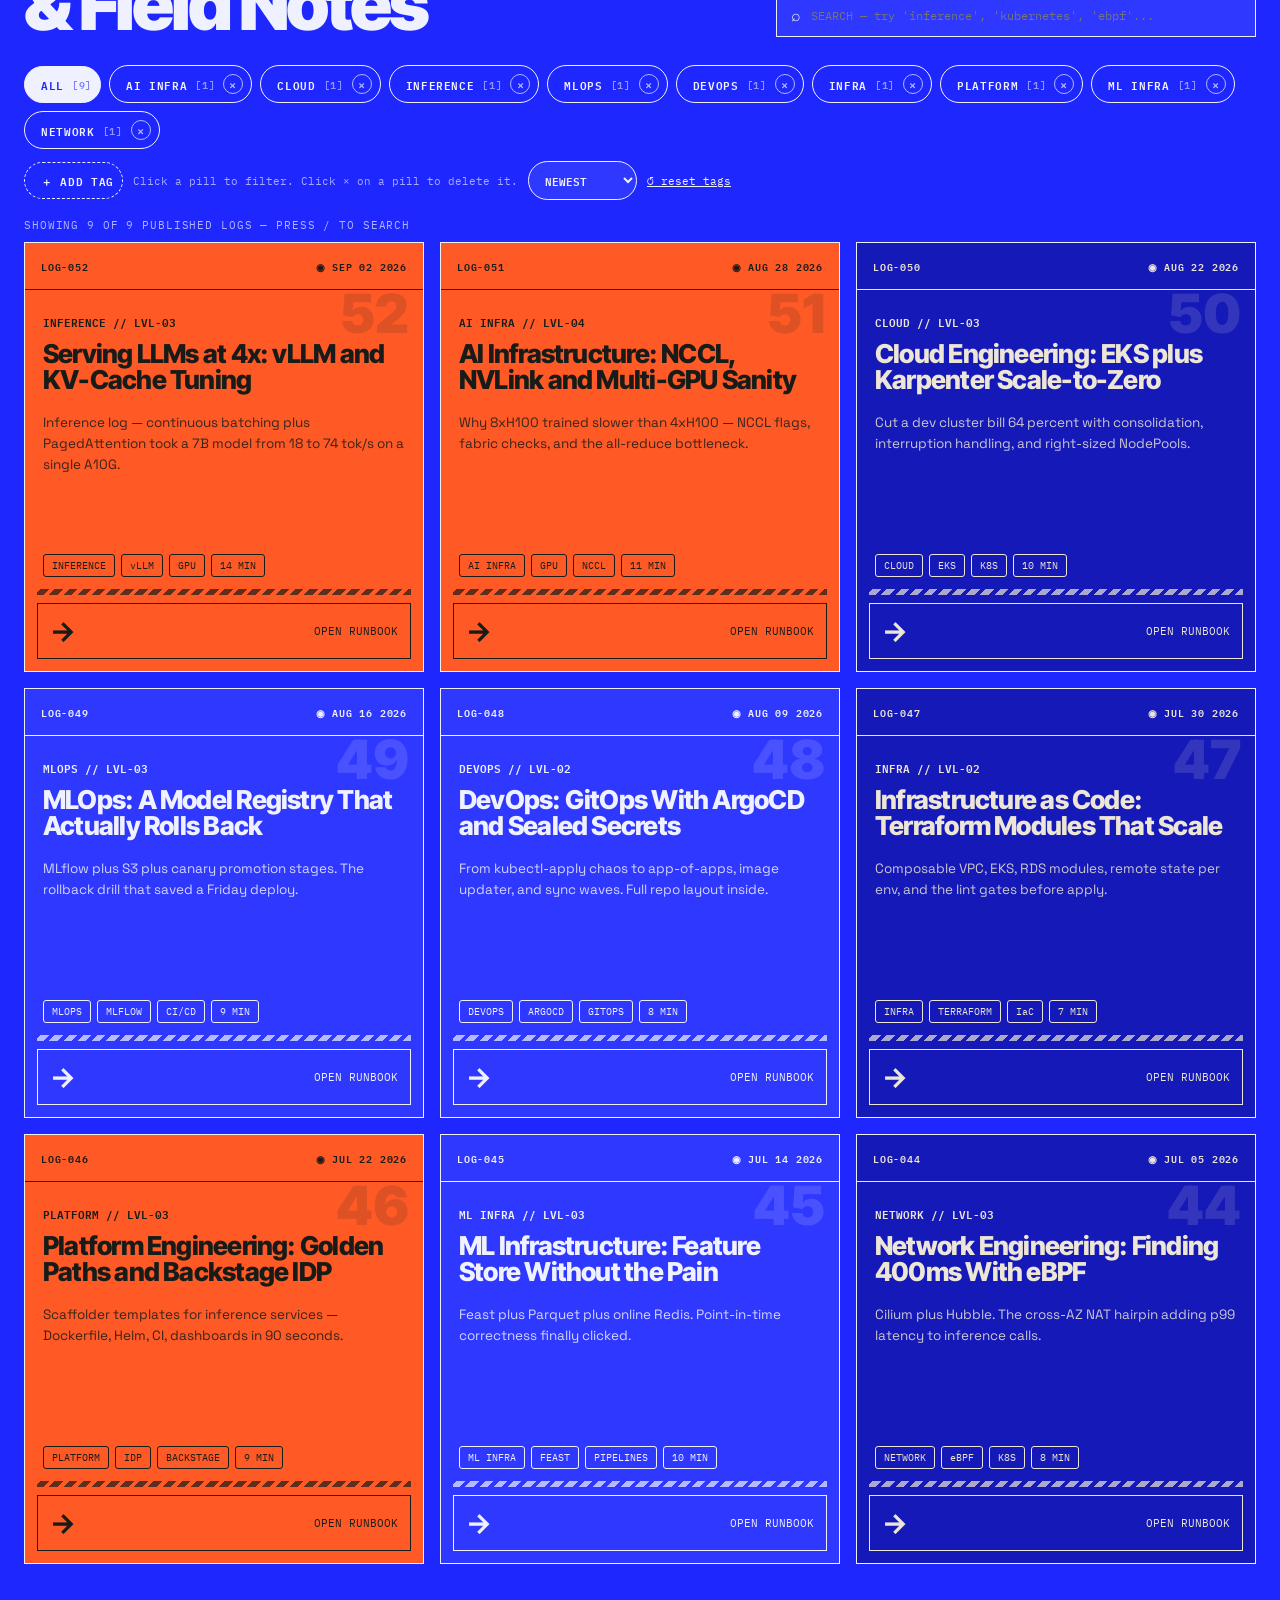
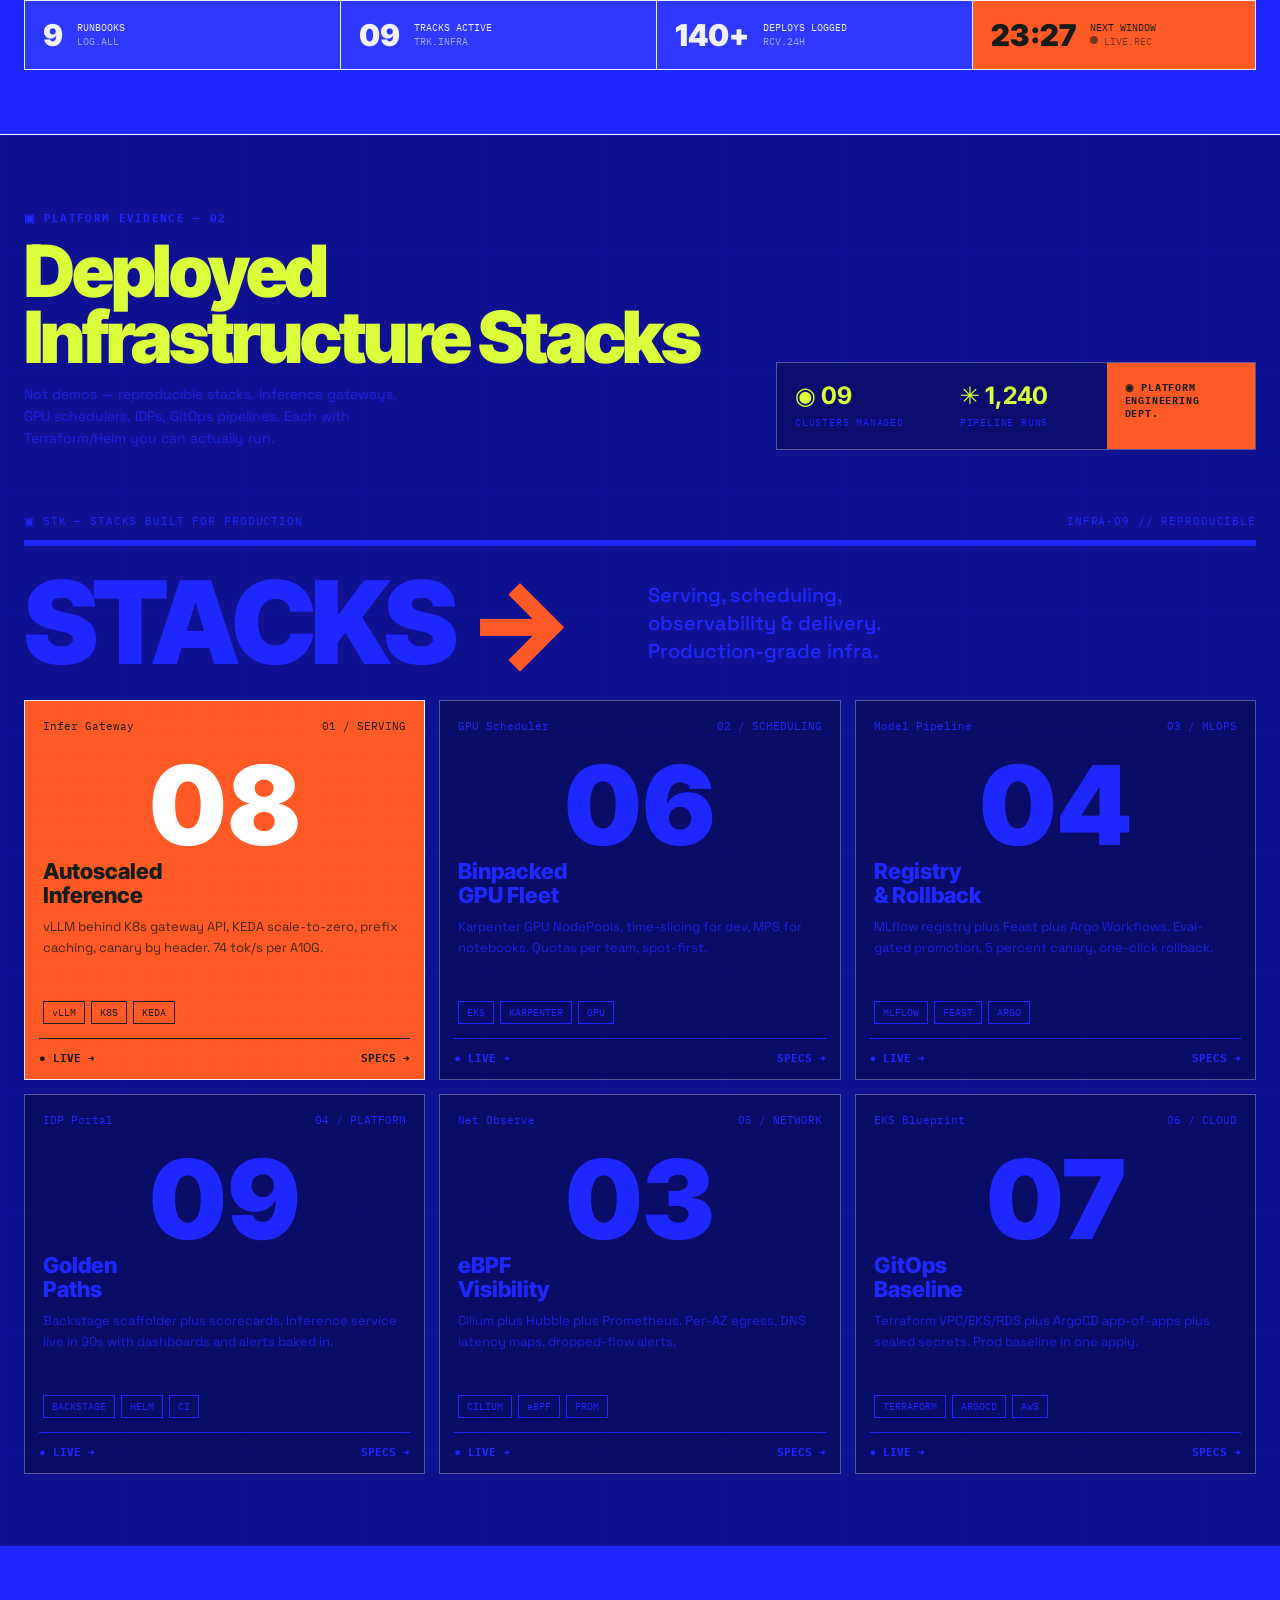
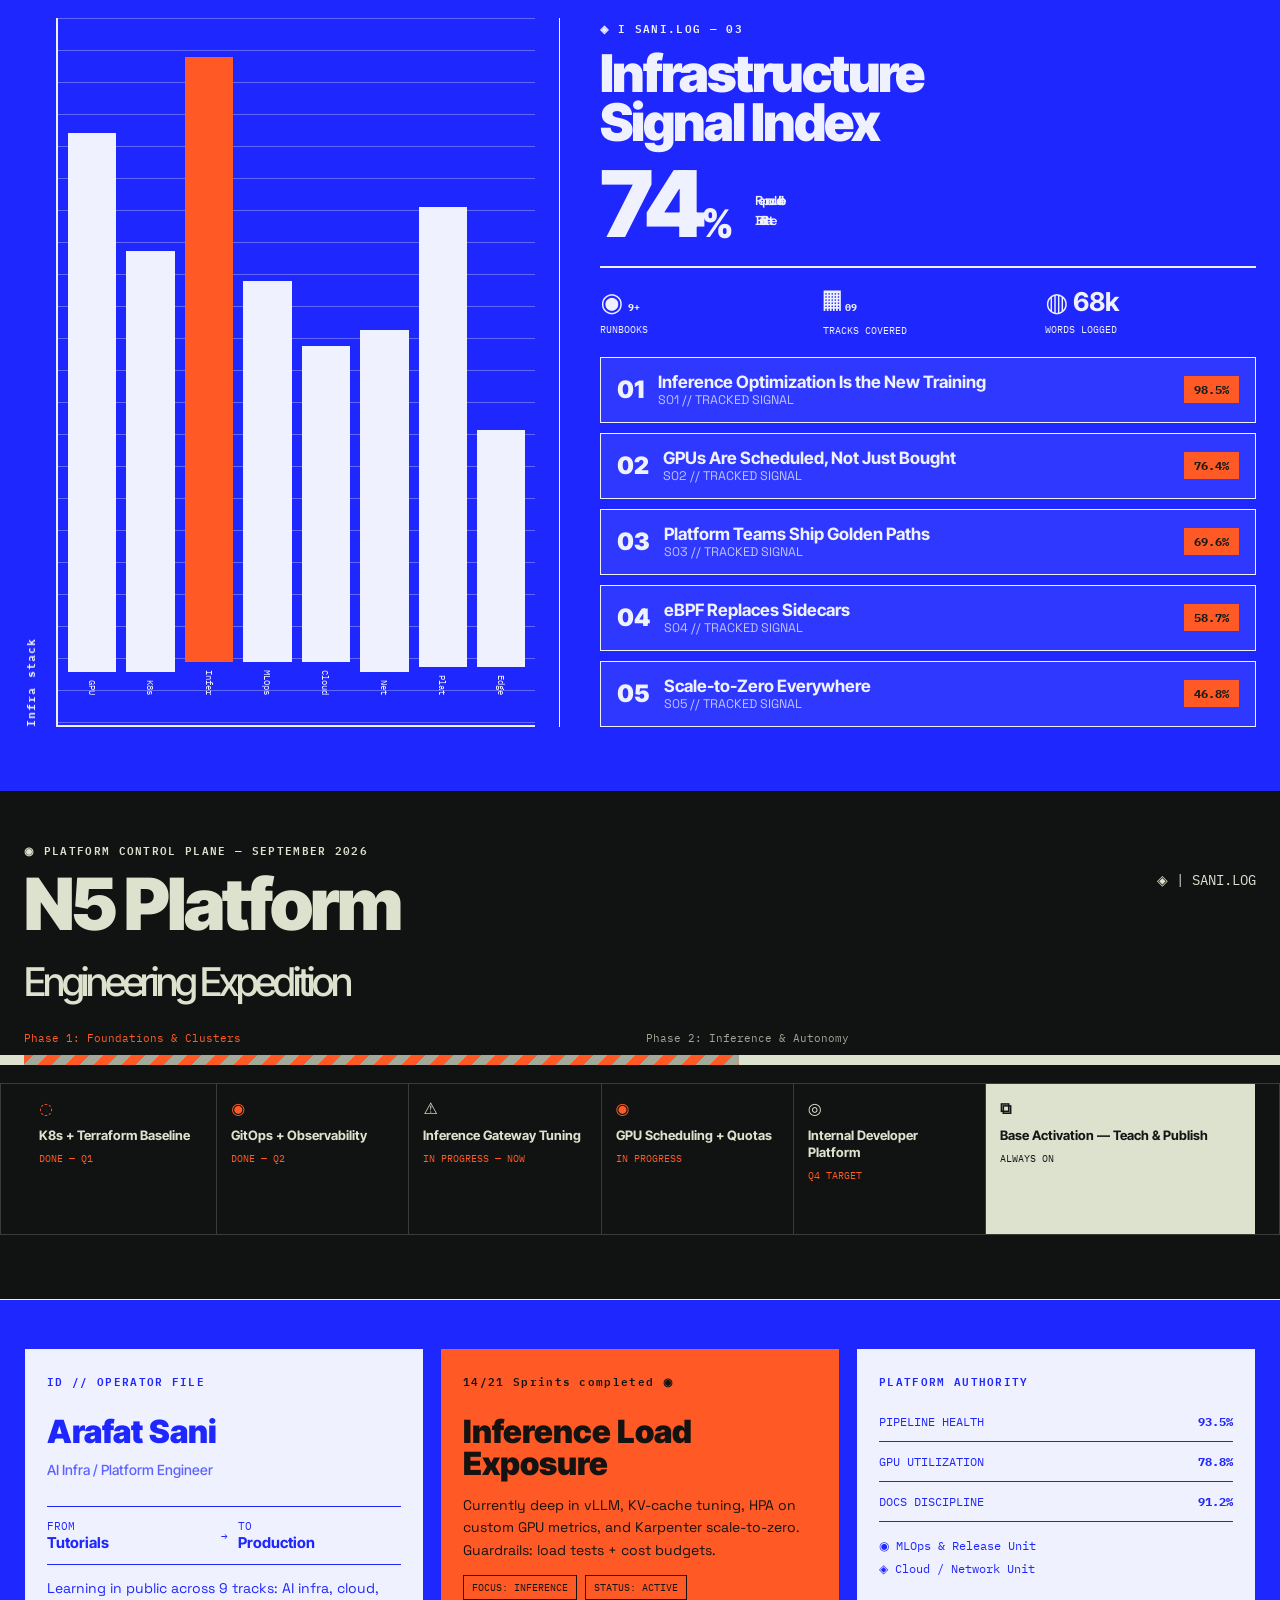
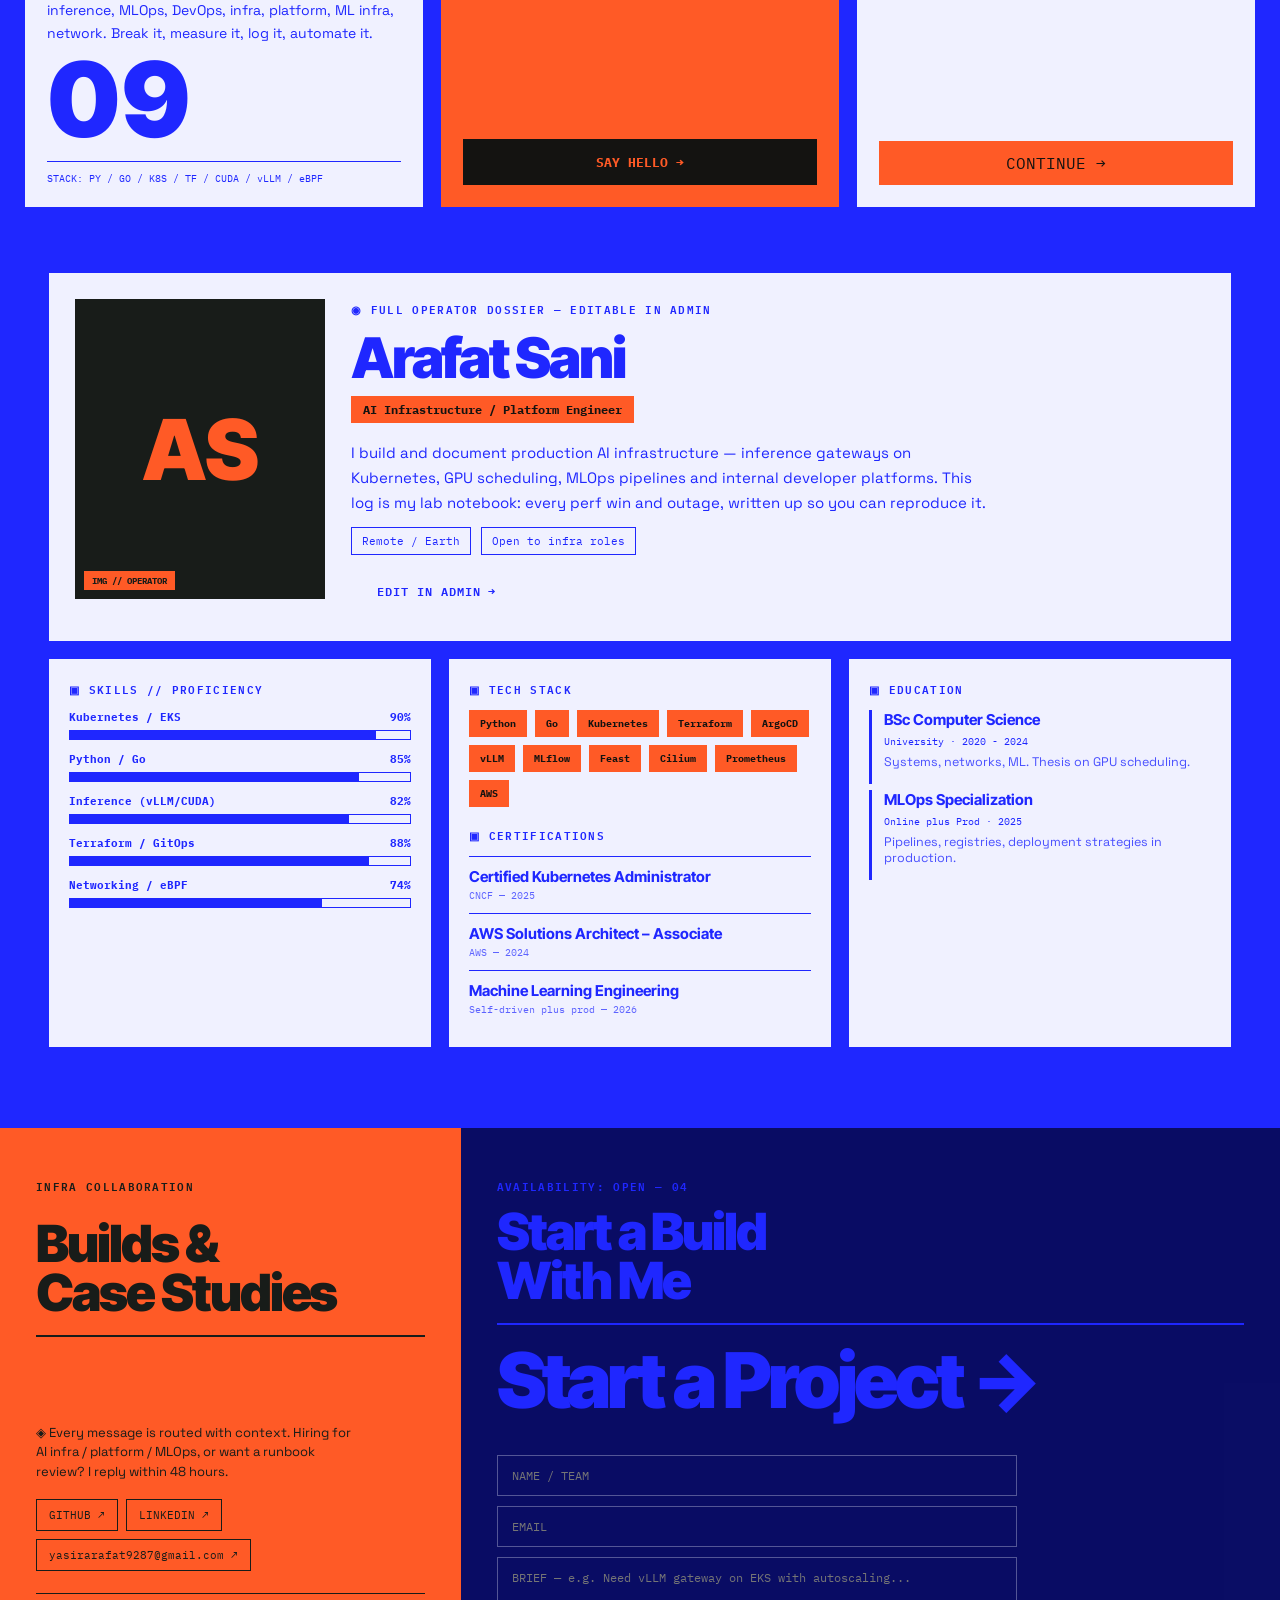
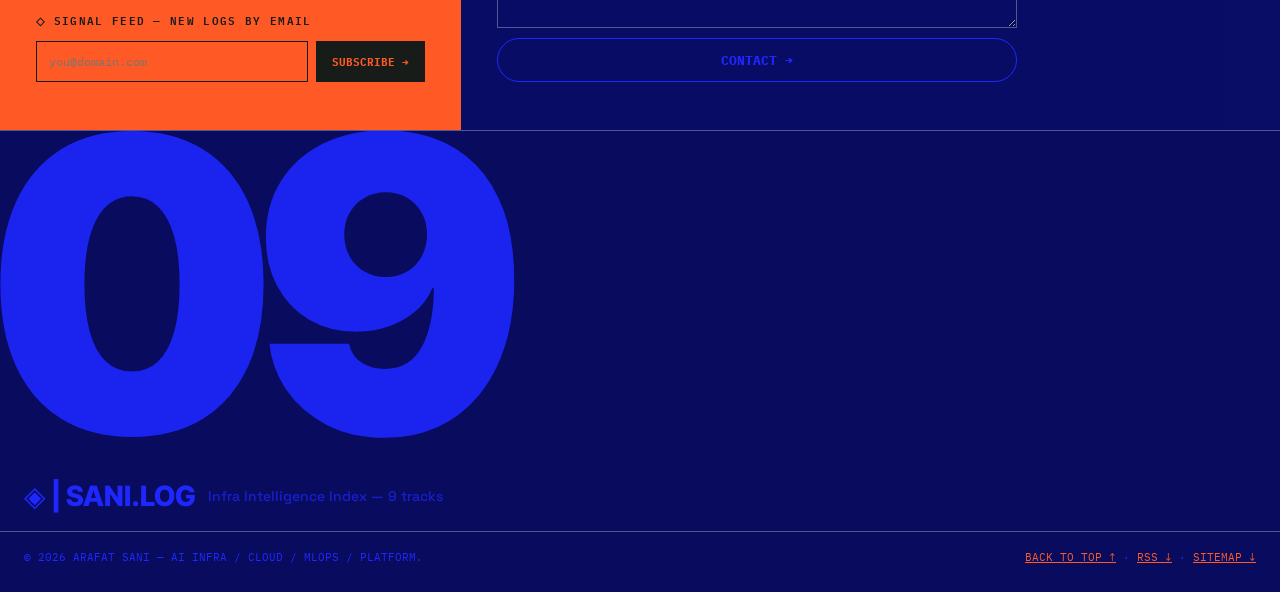
==== commit 86f0f184: "Revert Tier 1+2 AI builds - moving to separate environment" ====
--- a/index.html
+++ b/index.html
@@ -398,12 +398,6 @@
       <button data-tab="settings">SYNC</button>
     </div>
     <div class="admin-pane" data-pane="posts">
-      <div class="admin-form">
-        <h4>✨ AI DRAFT FROM IDEA</h4>
-        <input id="aiTopic" placeholder="TOPIC e.g. eBPF conntrack pressure under 10k rps" />
-        <div class="f2"><select id="aiTrack"></select><select id="aiDepth"><option value="standard">STANDARD ~700 WORDS</option><option value="quick">QUICK ~300 WORDS</option><option value="deep">DEEP DIVE ~1200 WORDS</option></select></div>
-        <button class="btn-ink" id="aiDraftBtn">✨ GENERATE DRAFT →</button>
-      </div>
       <button class="btn-ink" id="newPostBtn">＋ NEW LOG</button>
       <div id="adminPostList"></div>
       <form id="postForm" class="admin-form" hidden>
@@ -413,14 +407,12 @@
         <input id="pfExcerpt" placeholder="EXCERPT / SUBTITLE *" />
         <div class="f2"><input id="pfLevel" placeholder="LVL e.g. LVL-03" /><label class="chk"><input type="checkbox" id="pfHot" /> FEATURED</label></div>
         <div class="f2"><select id="pfStatus"><option value="published">PUBLISHED</option><option value="draft">DRAFT</option><option value="scheduled">SCHEDULED</option></select><input id="pfCover" placeholder="COVER IMAGE URL (optional)" /></div>
-        <button type="button" id="pfCoverBtn">🎨 GENERATE COVER →</button>
         <div class="f2"><input id="pfSeries" placeholder="SERIES e.g. inference-path" /><input id="pfPublishAt" type="datetime-local" title="Schedule: publish at this time" /></div>
         <div class="f2"><label class="chk">⇪ COVER FILE<input type="file" id="pfCoverFile" accept="image/*" hidden /></label><label class="chk"><input type="checkbox" id="pfMd" checked /> MARKDOWN MODE</label></div>
         <input id="pfTags" placeholder="TAGS comma-separated — INFERENCE, vLLM, GPU" />
         <textarea id="pfBody" rows="8" placeholder="BODY — Markdown (## heading, **bold**, ```code) or HTML"></textarea>
         <button type="button" id="pfPreviewBtn">👁 PREVIEW →</button>
         <div class="md-preview" id="pfPreview" hidden></div>
-        <button type="button" id="pfMetaBtn">✨ META (tags / excerpt / TL;DR) →</button>
         <div class="f2"><button type="submit" class="btn-ink">SAVE →</button><button type="button" id="postFormCancel">CANCEL</button></div>
       </form>
     </div>
@@ -470,7 +462,6 @@
         <h4>SUPABASE SYNC (Postgres backend)</h4>
         <input id="sbUrl" placeholder="SUPABASE_URL https://xyz.supabase.co" />
         <input id="sbKey" placeholder="SUPABASE_ANON_KEY" />
-        <input id="proxySecret" placeholder="PROXY SECRET (matches AI_SHARED_SECRET on server, optional)" />
         <div class="f2"><button type="submit" class="btn-ink">CONNECT →</button><button type="button" id="sbDisconnect">DISCONNECT</button></div>
         <p class="sb-note">Run this SQL once in Supabase → SQL Editor. Then every CRUD in this panel writes to Postgres <i>and</i> local cache.</p>
         <pre class="sb-sql">create table if not exists posts (id text primary key, num text, cat text, cat_label text, title text, excerpt text, read text, date text, level text, hot boolean, tags text[], body text, status text default 'published', cover text default '', series text default '', publish_at text default '', format text default 'html', raw text default '');
@@ -564,22 +555,6 @@
   </div>
 </div>
 
-<!-- ═════════ SOCIAL KIT MODAL ═════════ -->
-<div class="palette" id="socialModal" aria-hidden="true">
-  <div class="modal-backdrop" data-soc-close></div>
-  <div class="pal-card">
-    <div class="resume-head"><b>⇄ SOCIAL KIT</b><button id="socialClose" aria-label="Close">✕</button></div>
-    <div class="resume-body">
-      <label class="r-label">X THREAD (numbered, post-ready)</label>
-      <textarea id="socThread" rows="8" readonly></textarea>
-      <div class="m-add-row"><button id="socCopyX">COPY X →</button></div>
-      <label class="r-label">LINKEDIN POST</label>
-      <textarea id="socLi" rows="8" readonly></textarea>
-      <div class="m-add-row"><button id="socCopyLi">COPY LINKEDIN →</button><button id="socDl">⇩ DOWNLOAD .TXT</button></div>
-    </div>
-  </div>
-</div>
-
 <!-- ═════════ COMMAND PALETTE (CTRL+K) ═════════ -->
 <div class="palette" id="palette" aria-hidden="true">
   <div class="modal-backdrop" data-pal-close></div>
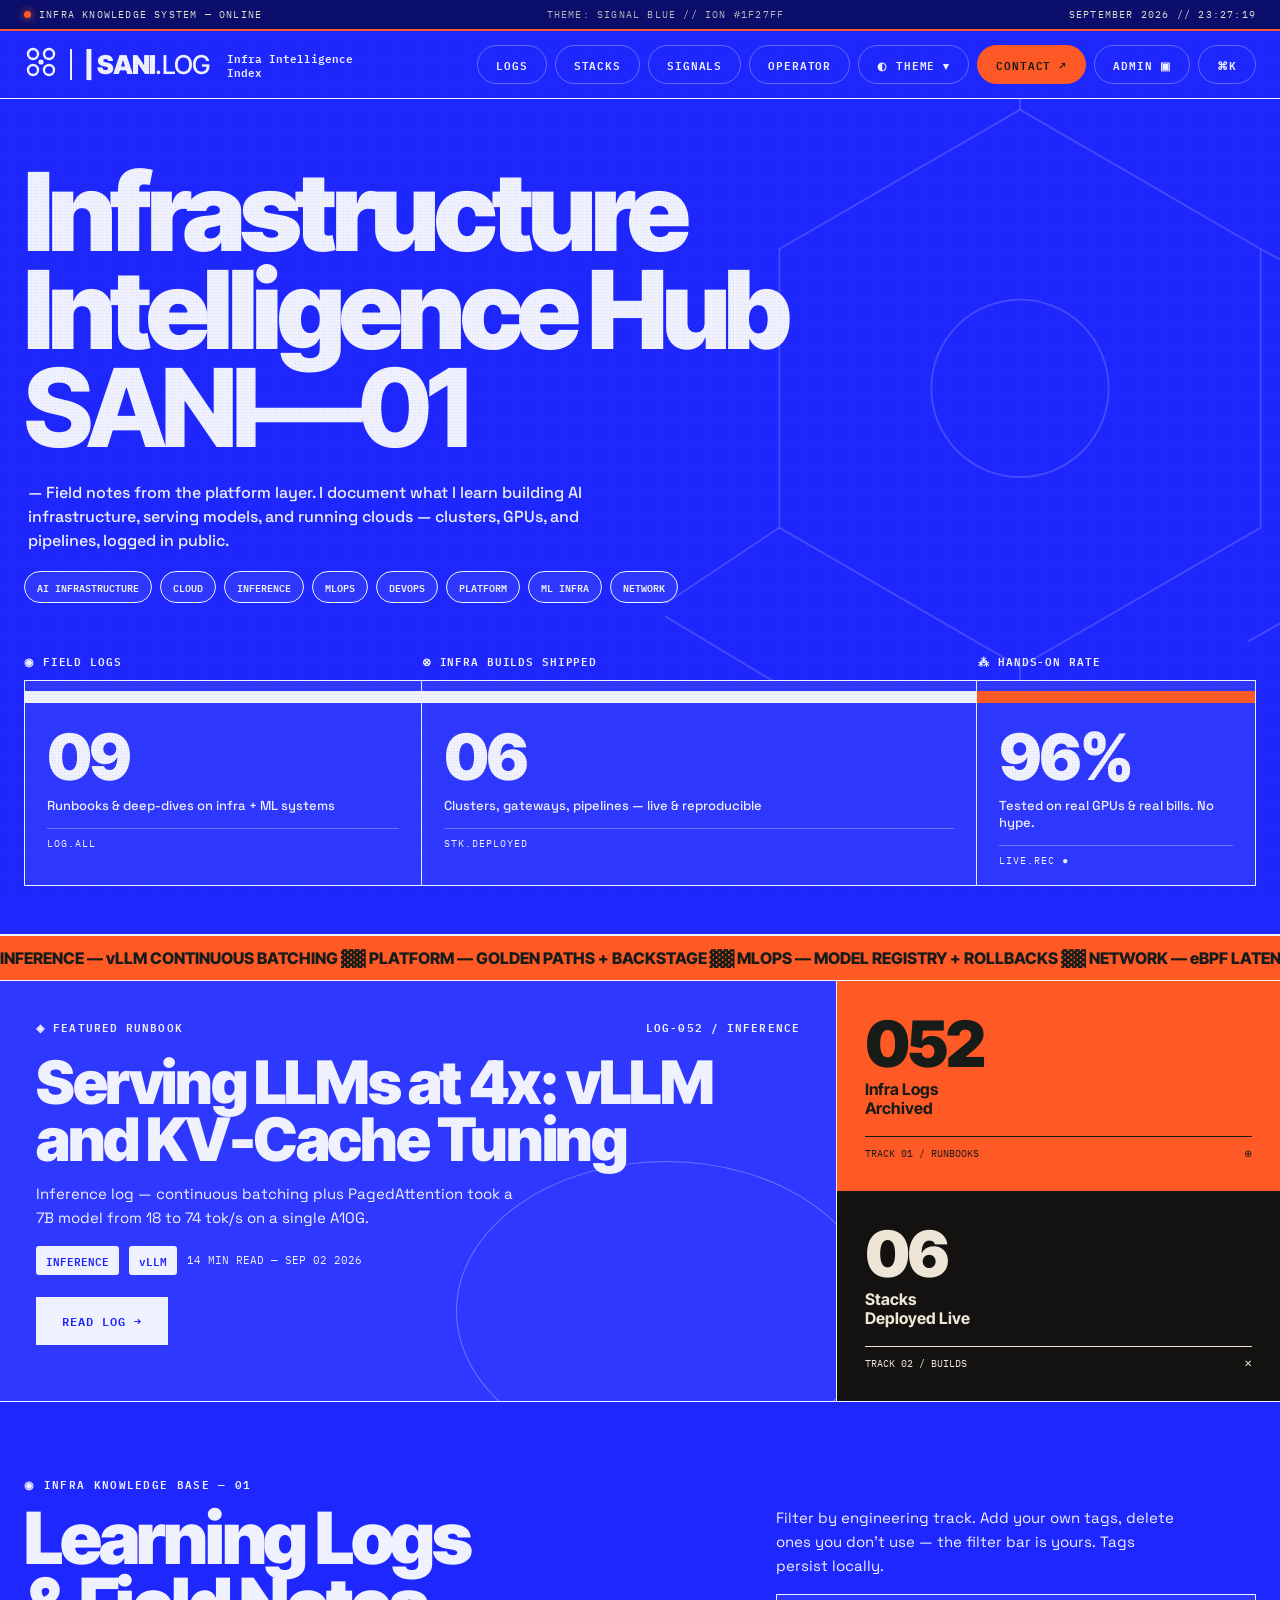
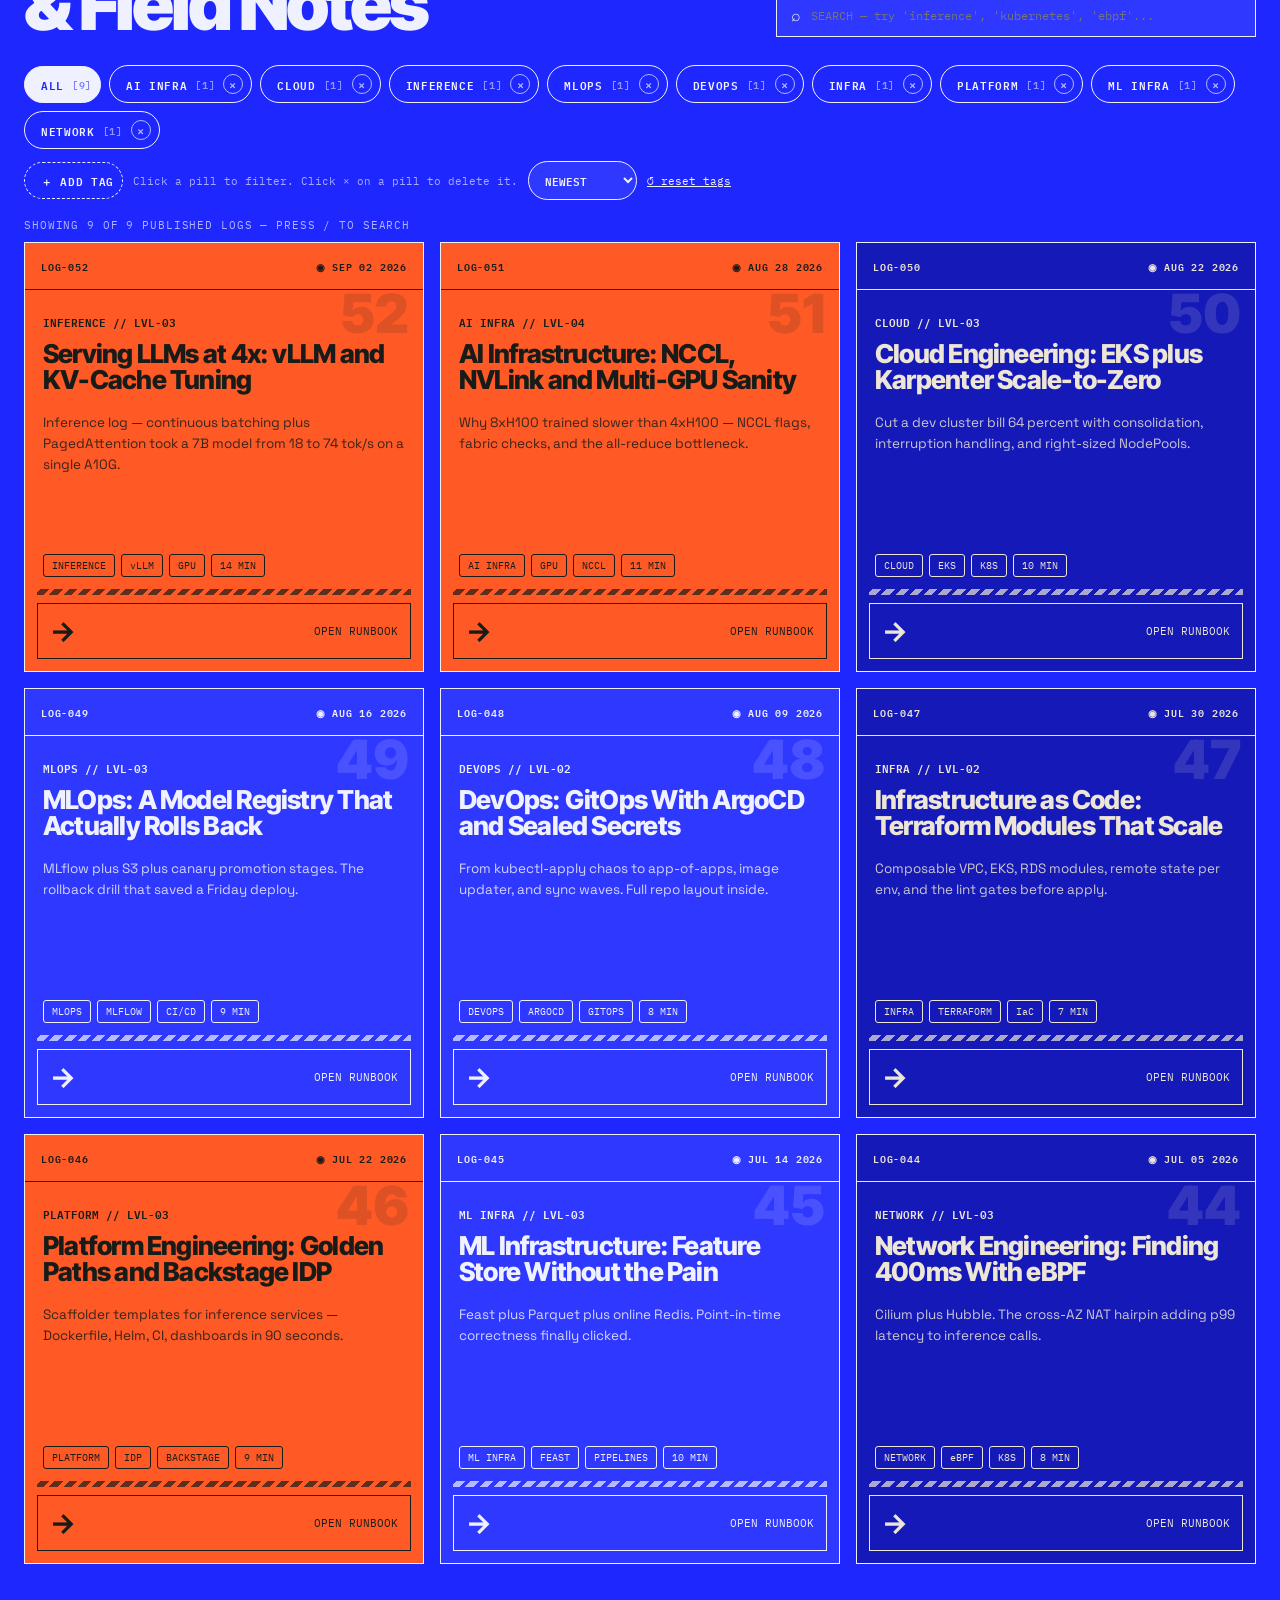
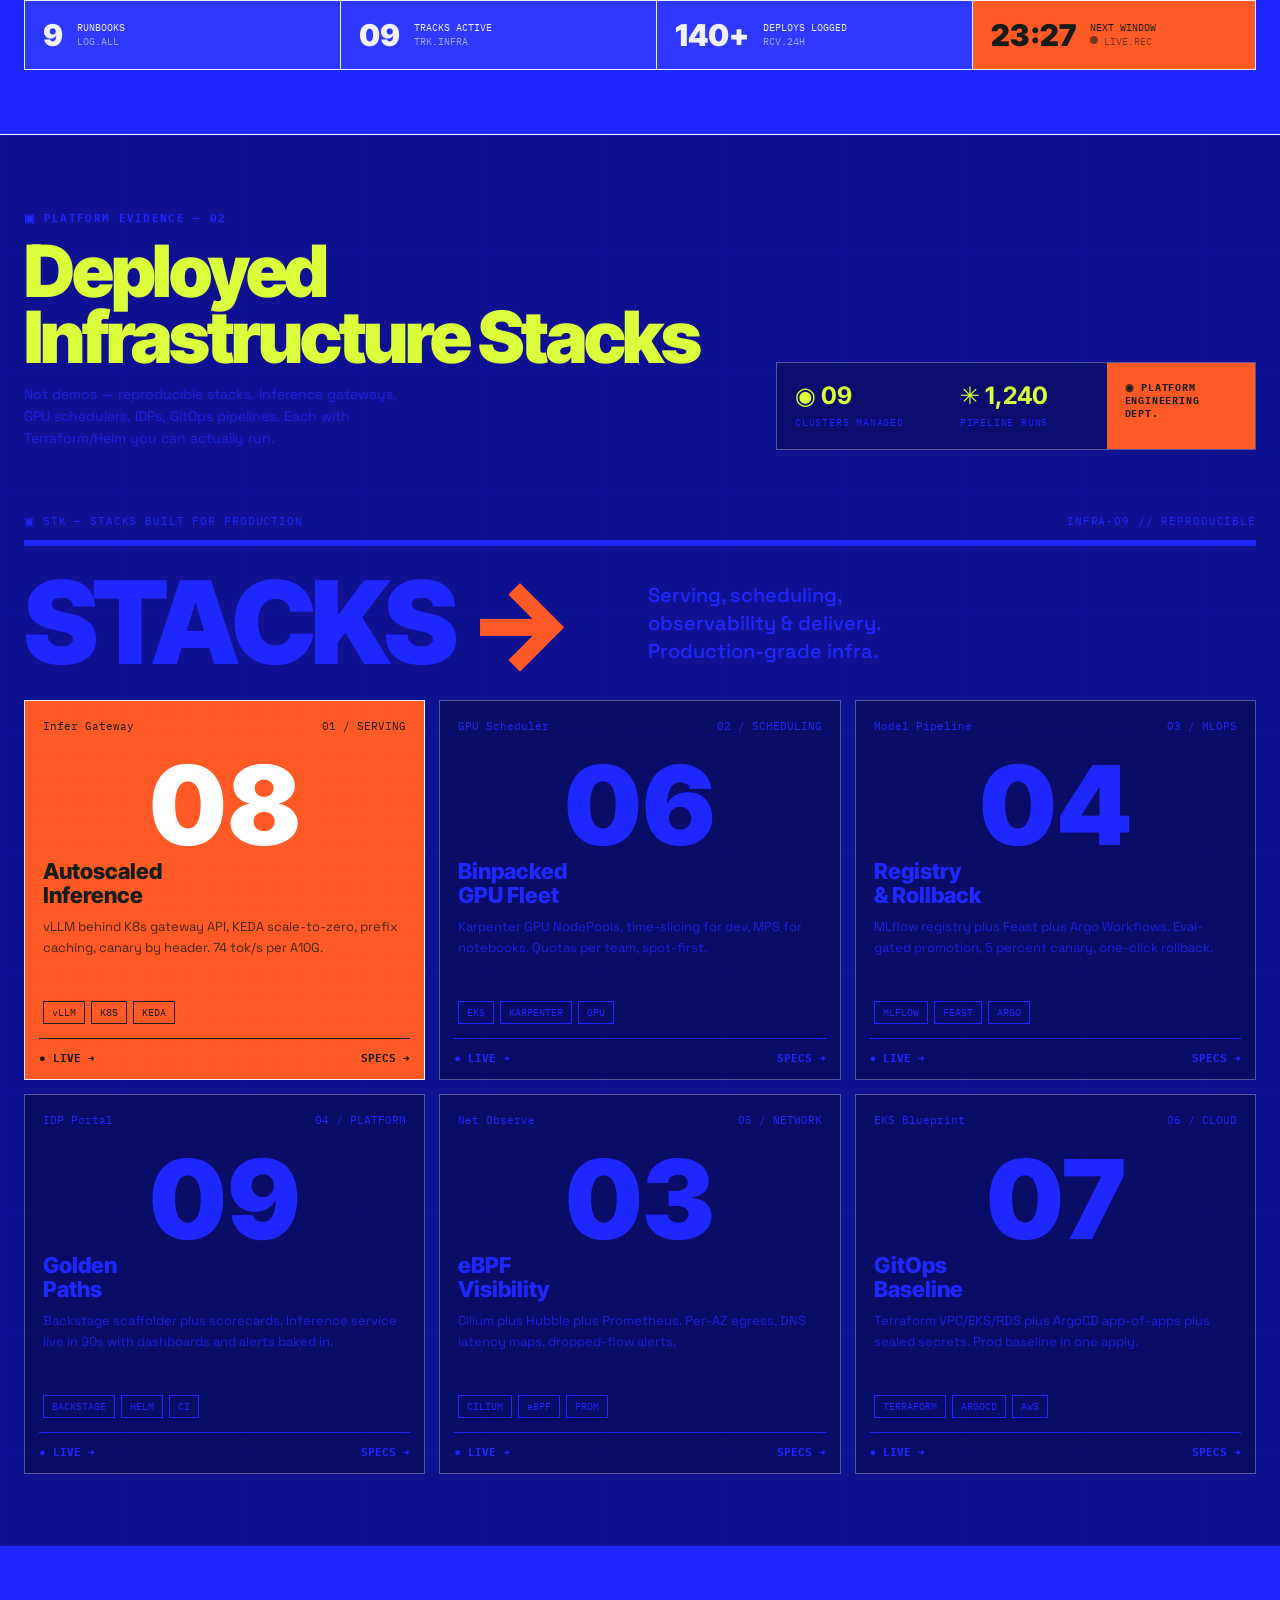
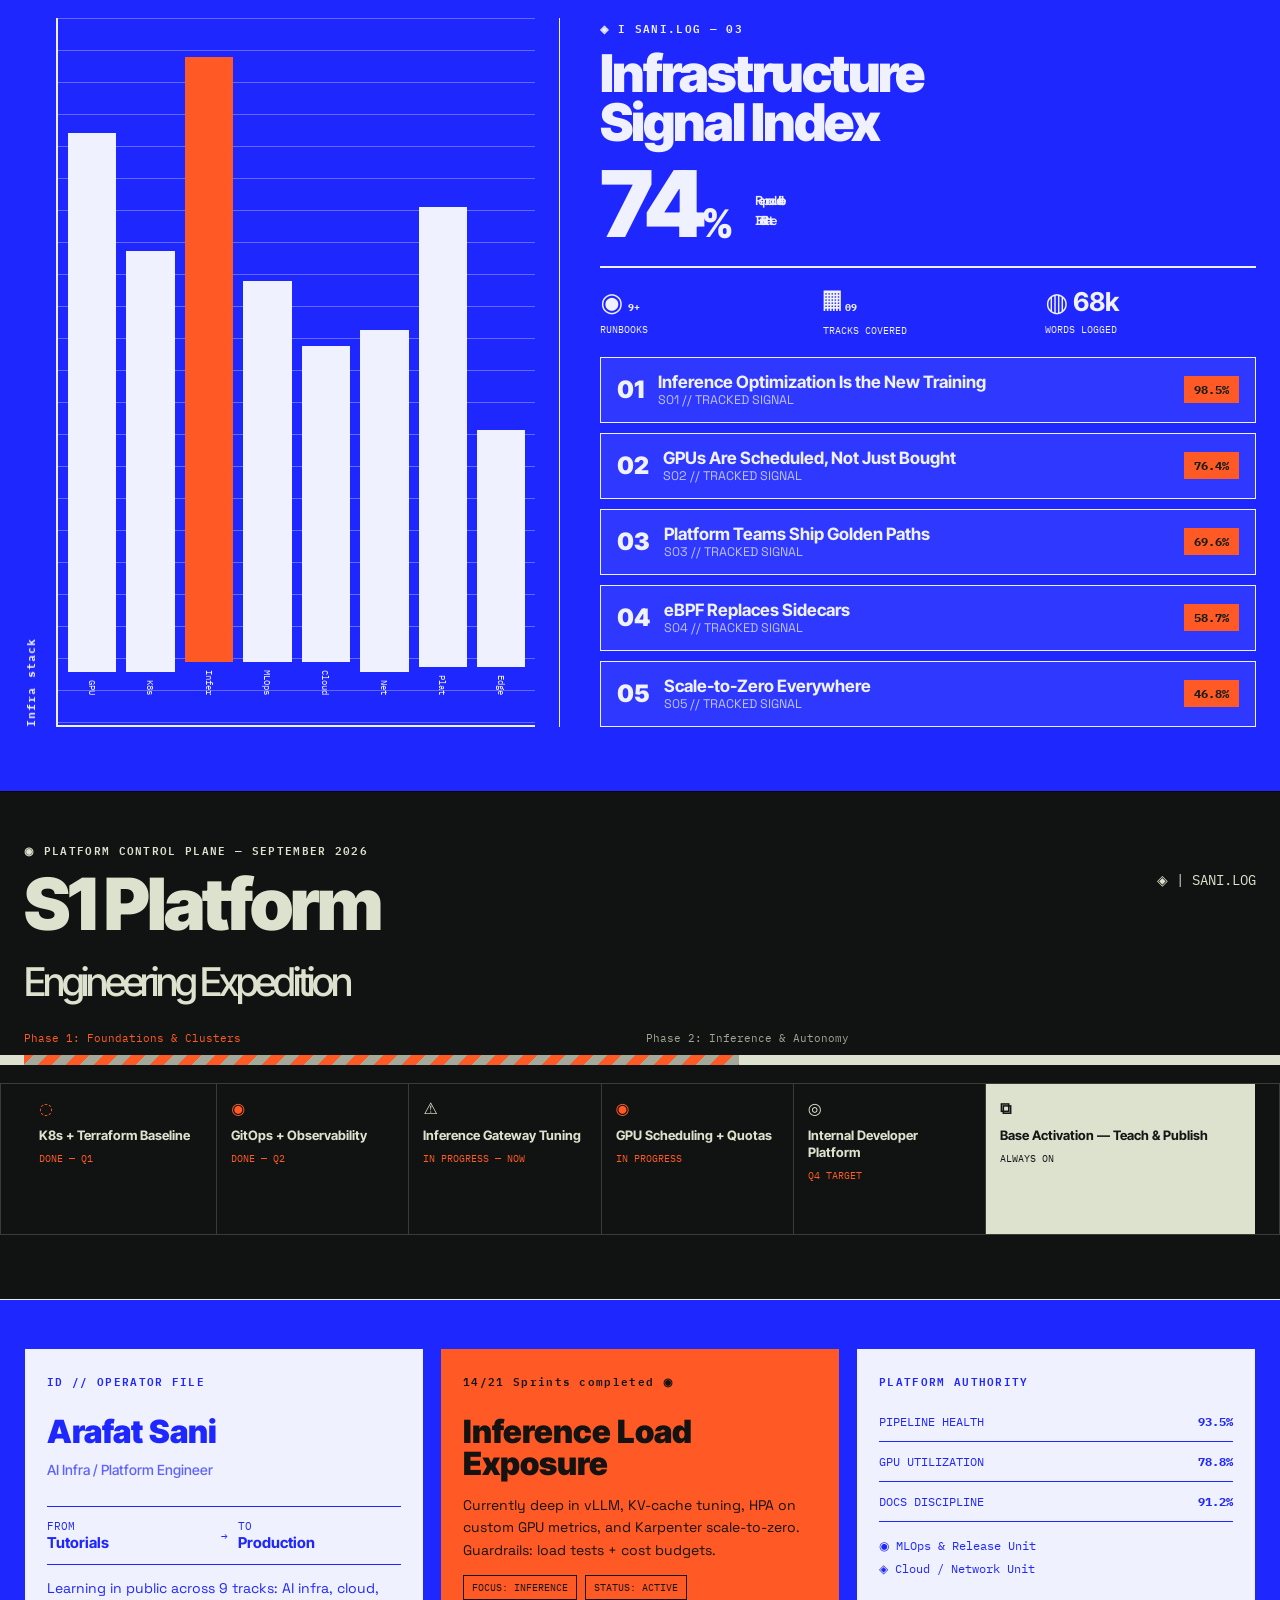
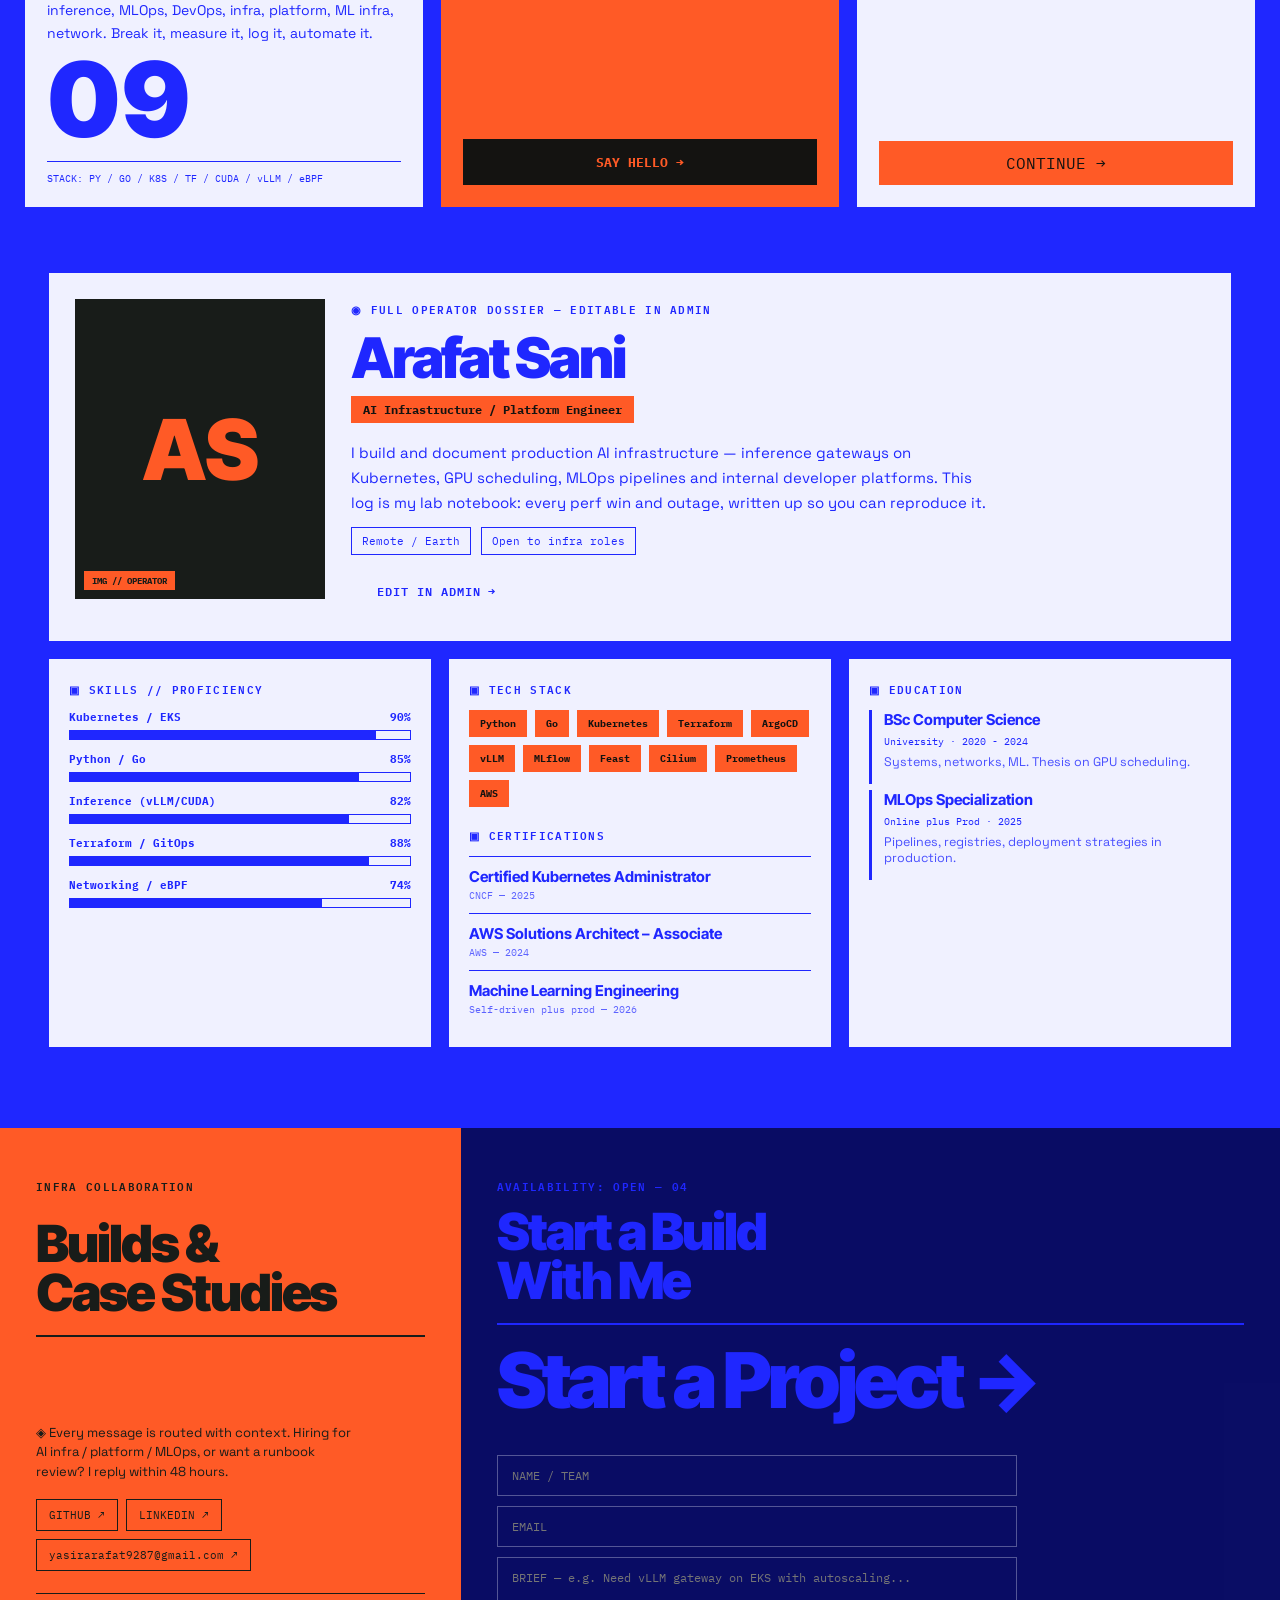
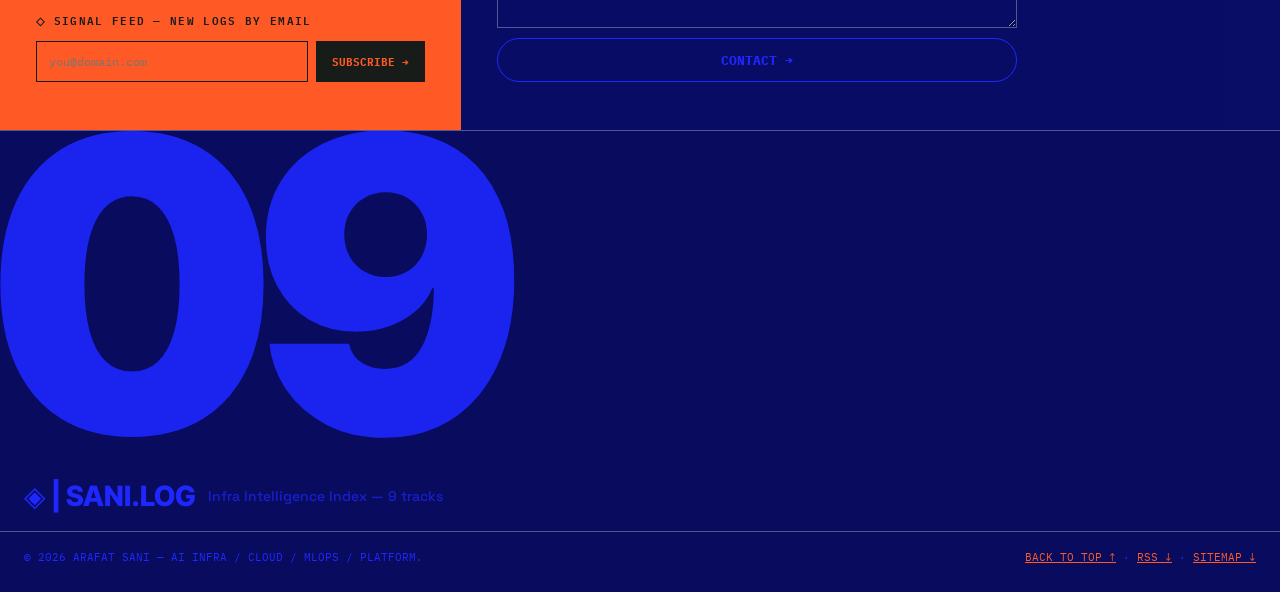
==== commit ce2f9f88: "Scrub creator-derived names; original industrial palette naming" ====
--- a/index.html
+++ b/index.html
@@ -26,7 +26,7 @@
 <div class="sysbar">
   <div class="sysbar-inner">
     <span><span class="sys-dot"></span>INFRA KNOWLEDGE SYSTEM — ONLINE</span>
-    <span class="sysbar-theme" id="sysTheme">THEME: D350 SAGE // KAIRO #E54E23</span>
+    <span class="sysbar-theme" id="sysTheme">THEME: SAGE BASE // EMBER #E54E23</span>
     <span class="sysbar-right" id="sysClock">SEPTEMBER 2026 // 07:12:00</span>
   </div>
   <div class="sysbar-line"></div>
@@ -49,8 +49,8 @@
       <div class="theme-wrap">
         <button class="pill" id="themeBtn" aria-haspopup="true">◐ THEME ▾</button>
         <div class="theme-panel" id="themePanel" role="menu">
-          <h4>◐ UI THEME — CARGO PALETTE</h4>
-          <p>All palettes sampled from the reference boards. Kairo, Dune, Almond, Sandstone + Sage, Hyperlime, Blue, ARC.</p>
+          <h4>◐ UI THEME — INDUSTRIAL PALETTE</h4>
+          <p>Six original industrial palettes. Base, lime, dark, light, blue and signal.</p>
           <div id="themeOpts"></div>
         </div>
       </div>
@@ -77,8 +77,8 @@
     <svg viewBox="0 0 600 600" width="100%" height="100%"><g fill="none" stroke="currentColor" stroke-opacity=".2" stroke-width="1.5"><path d="M300 40 490 150v220L300 480 110 370V150Z"/><circle cx="300" cy="260" r="70"/><path d="M490 150 620 220M110 370 20 430M300 480v90M300 40V-20"/><path d="M480 460 620 380V200M120 500 20 440"/></g></svg>
   </div>
   <div class="hero-inner">
-    <h1 class="mega">Infrastructure<br>Intelligence Hub<br><span class="mega-accent">SANI—N5</span></h1>
-    <p class="hero-sub"><span class="tick">—</span> Field notes from the platform layer. I document what I learn building AI infrastructure, serving models, and running clouds — no cargo, just clusters, GPUs, and pipelines.</p>
+    <h1 class="mega">Infrastructure<br>Intelligence Hub<br><span class="mega-accent">SANI—01</span></h1>
+    <p class="hero-sub"><span class="tick">—</span> Field notes from the platform layer. I document what I learn building AI infrastructure, serving models, and running clouds — clusters, GPUs, and pipelines, logged in public.</p>
     <div class="role-chips">
       <span>AI INFRASTRUCTURE</span><span>CLOUD</span><span>INFERENCE</span><span>MLOPS</span><span>DEVOPS</span><span>PLATFORM</span><span>ML INFRA</span><span>NETWORK</span>
     </div>
@@ -242,7 +242,7 @@
 <section class="section ink" id="roadmap">
   <div class="micro dim">◉ PLATFORM CONTROL PLANE — SEPTEMBER 2026</div>
   <div class="road-head">
-    <h2 class="h-xl light">N5 Platform<br><span class="thin">Engineering Expedition</span></h2>
+    <h2 class="h-xl light">S1 Platform<br><span class="thin">Engineering Expedition</span></h2>
     <div class="brand-mini">◈ | SANI.LOG</div>
   </div>
   <div class="phase-row">
--- a/styles.css
+++ b/styles.css
@@ -1,4 +1,4 @@
-/* ═════════ BASE TOKENS (D350 Sage default) ═════════ */
+/* ═════════ BASE TOKENS (Sage Base default) ═════════ */
 :root{
   --sage:#C5D1B5;
   --sage-2:#D3DCC4;
@@ -19,9 +19,9 @@
   --disp:'Inter Tight','Archivo',system-ui,sans-serif;
   --body:'Space Grotesk',system-ui,sans-serif;
 }
-/* ═════════ CARGO PALETTE THEMES ═════════
-   KAIRO #E54E23 / DUNE #403D38 / ALMOND #CDC5BA / SANDSTONE #736A65
-   + Sage, Hyperlime, Aerospace Blue, ARC Yellow */
+/* ═════════ INDUSTRIAL THEME PALETTES ═════════
+   Ember #E54E23 / Umber #403D38 / Bone #CDC5BA / Sandstone #736A65
+   + Sage, Hyperlime, Signal Blue, Beacon Yellow */
 [data-theme="sage"]{
   --sage:#C5D1B5; --sage-2:#D3DCC4; --sage-3:#B7C5A6;
   --ink:#181C19; --ink-2:#222722; --ink-3:#2E342C;
